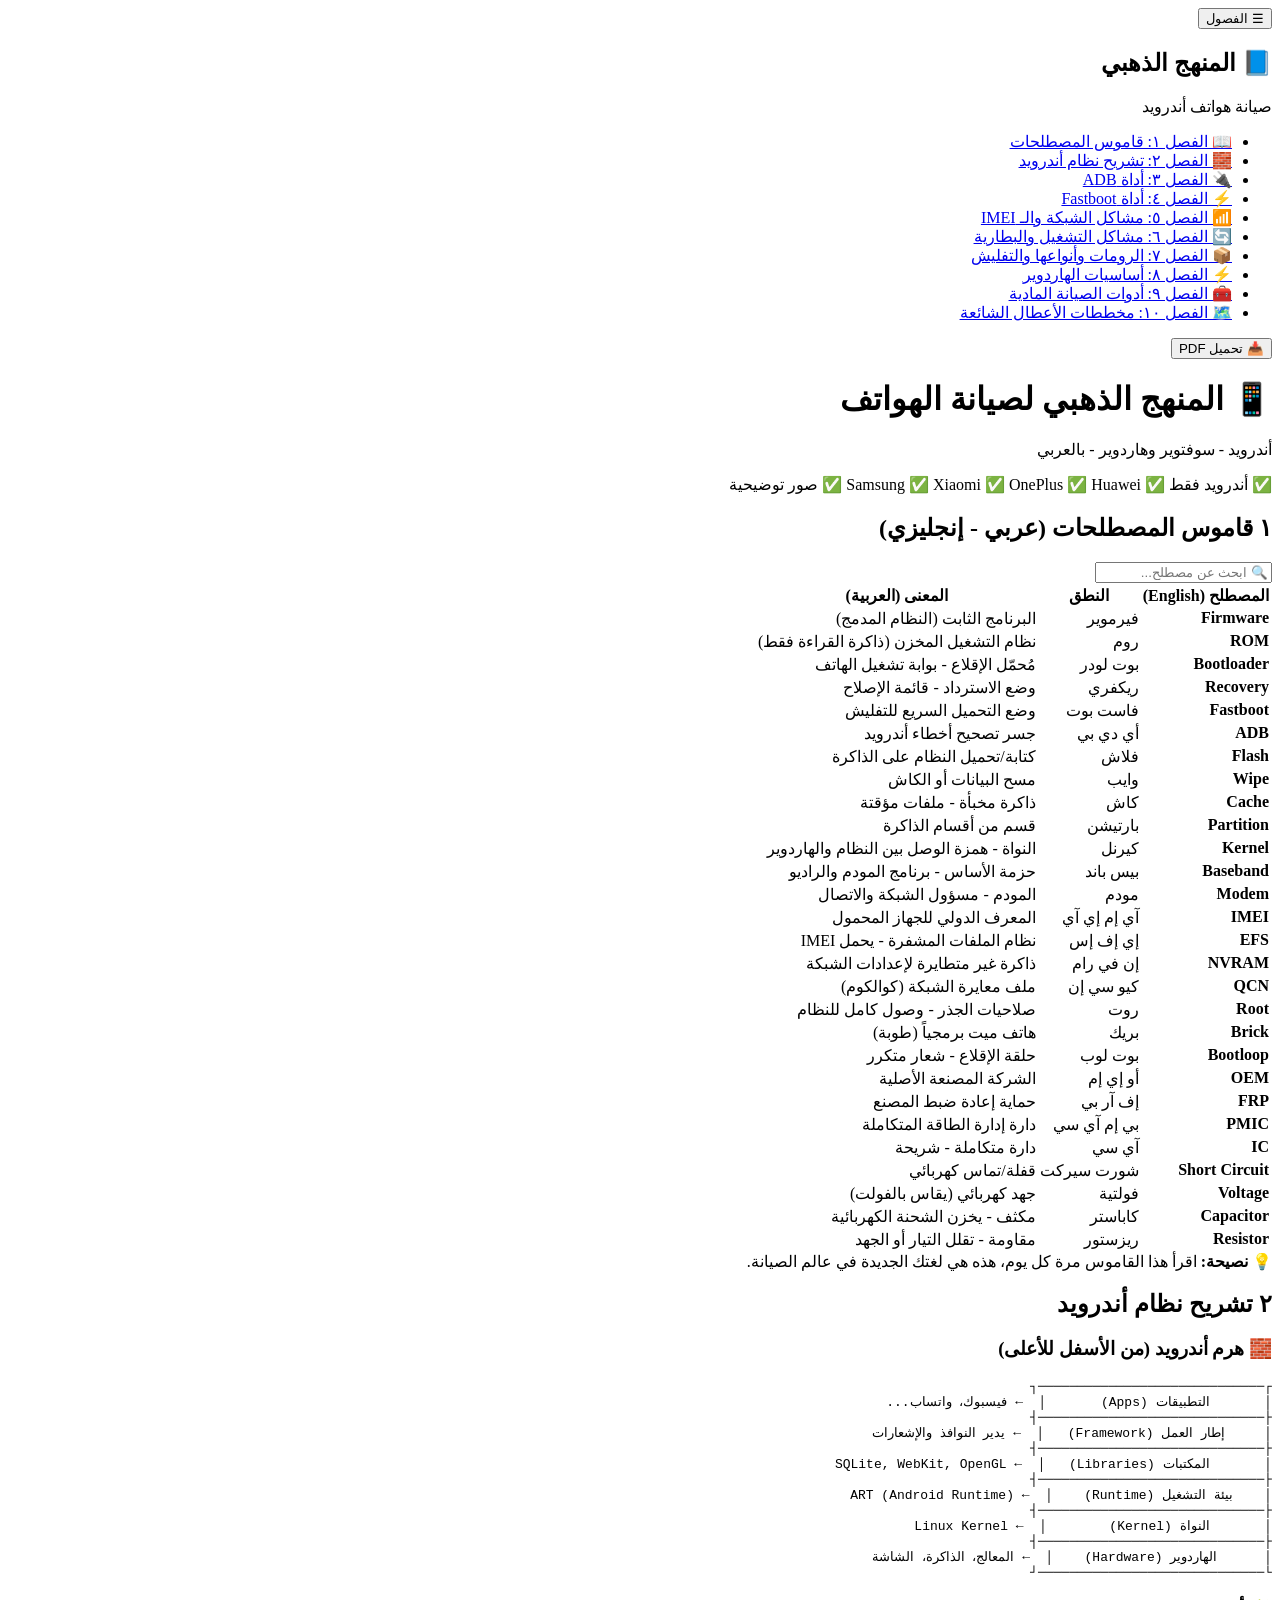
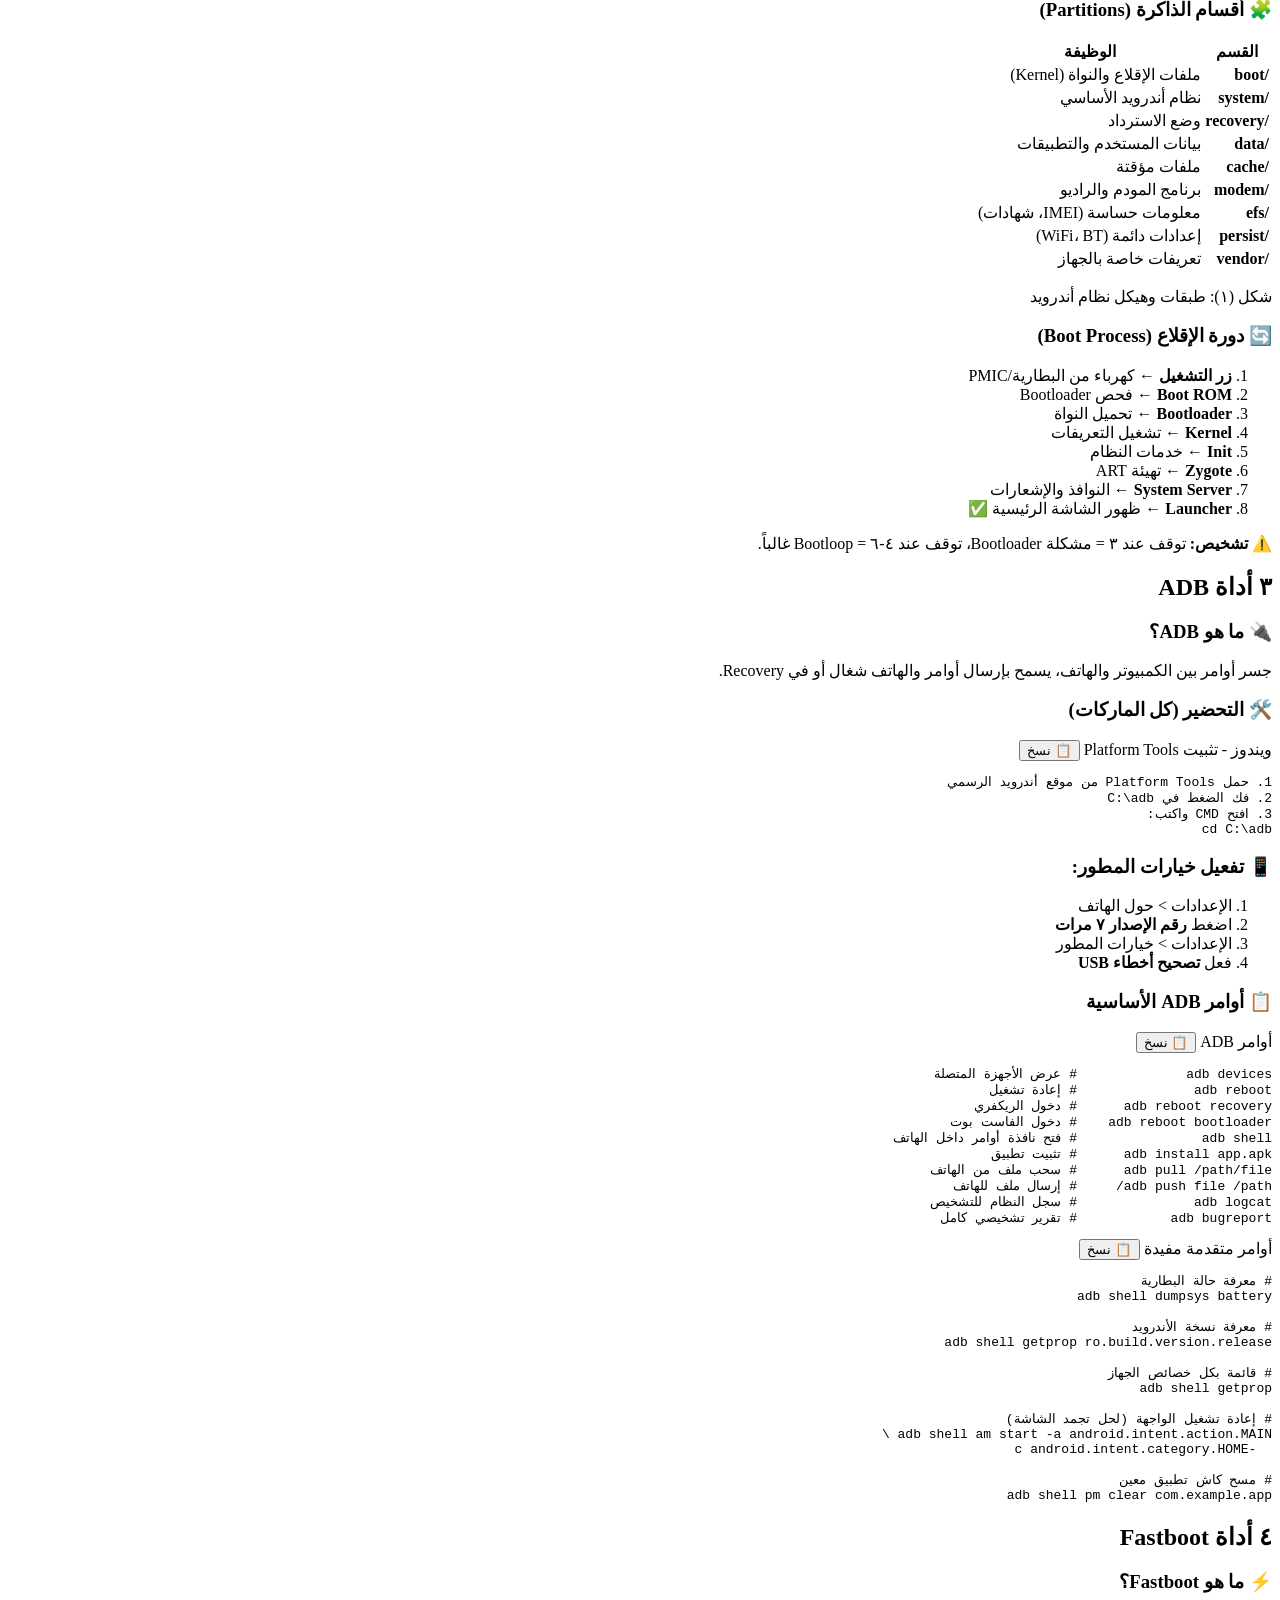
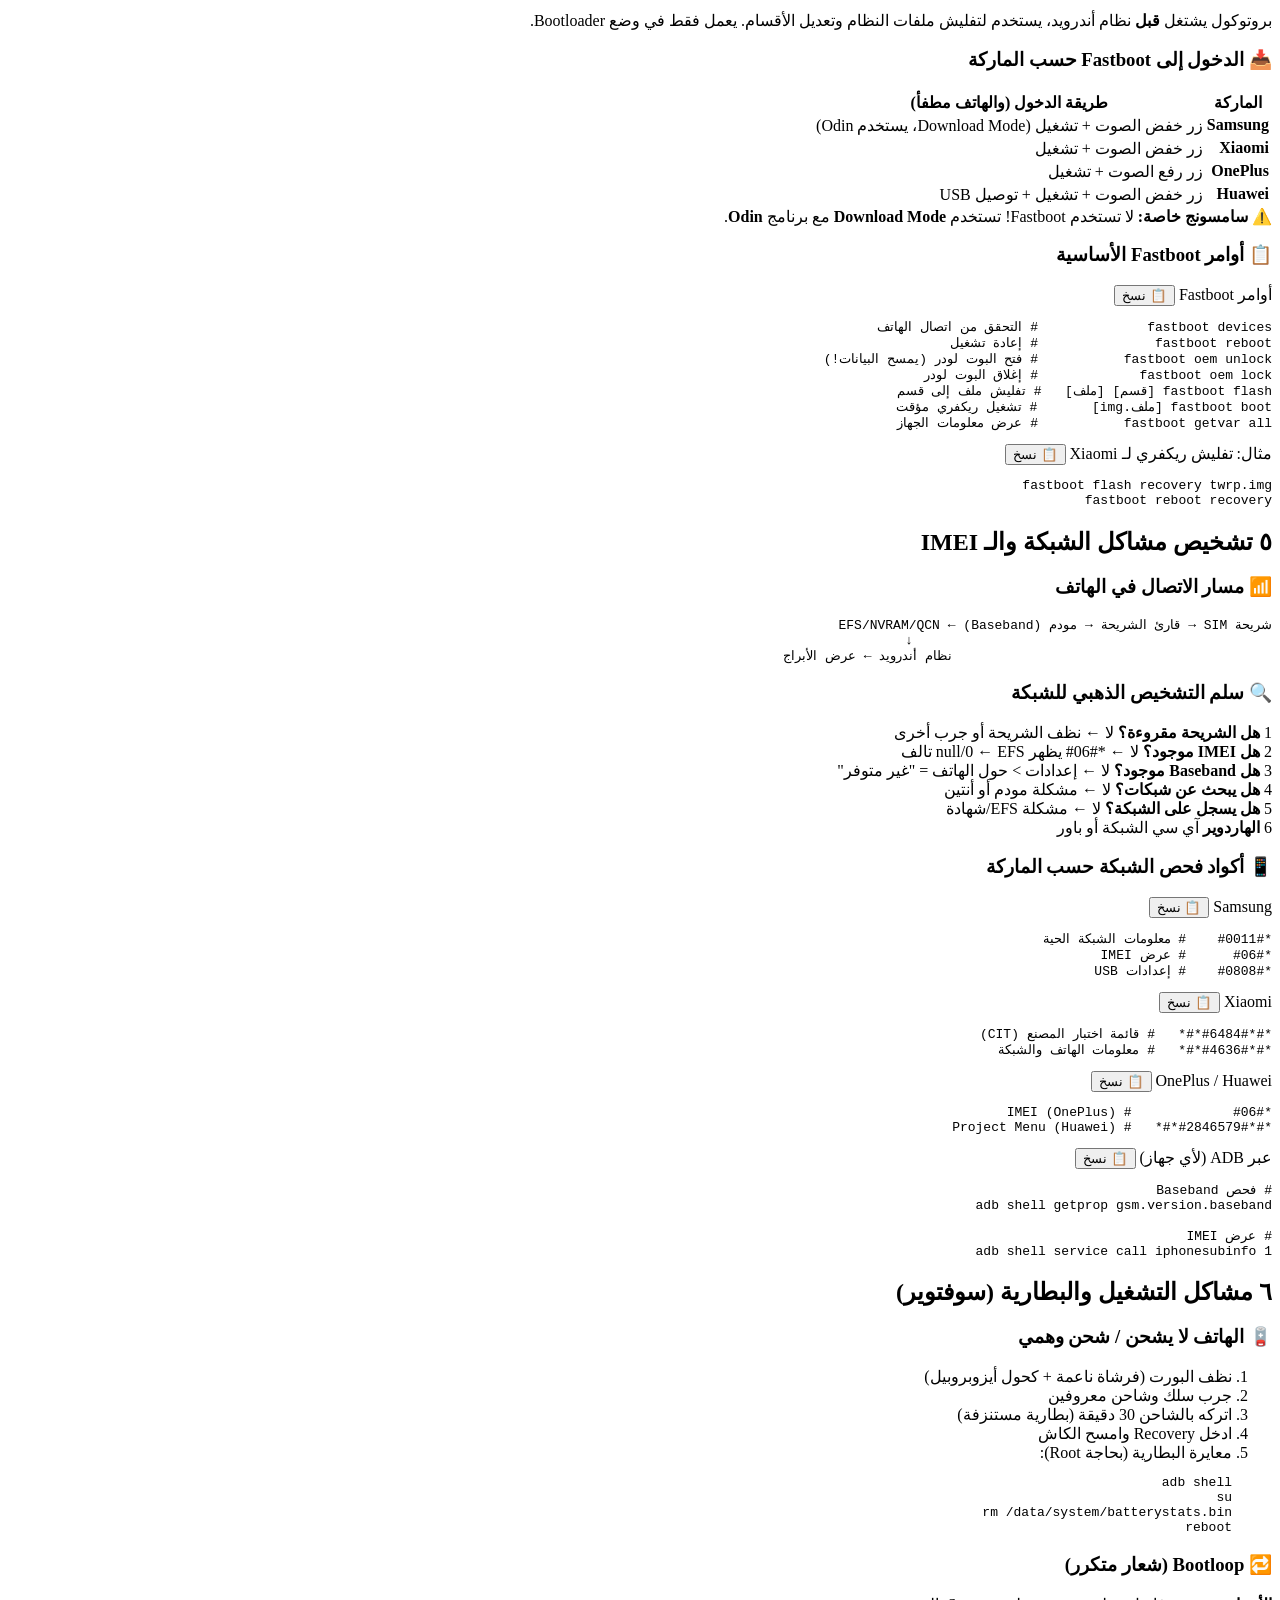
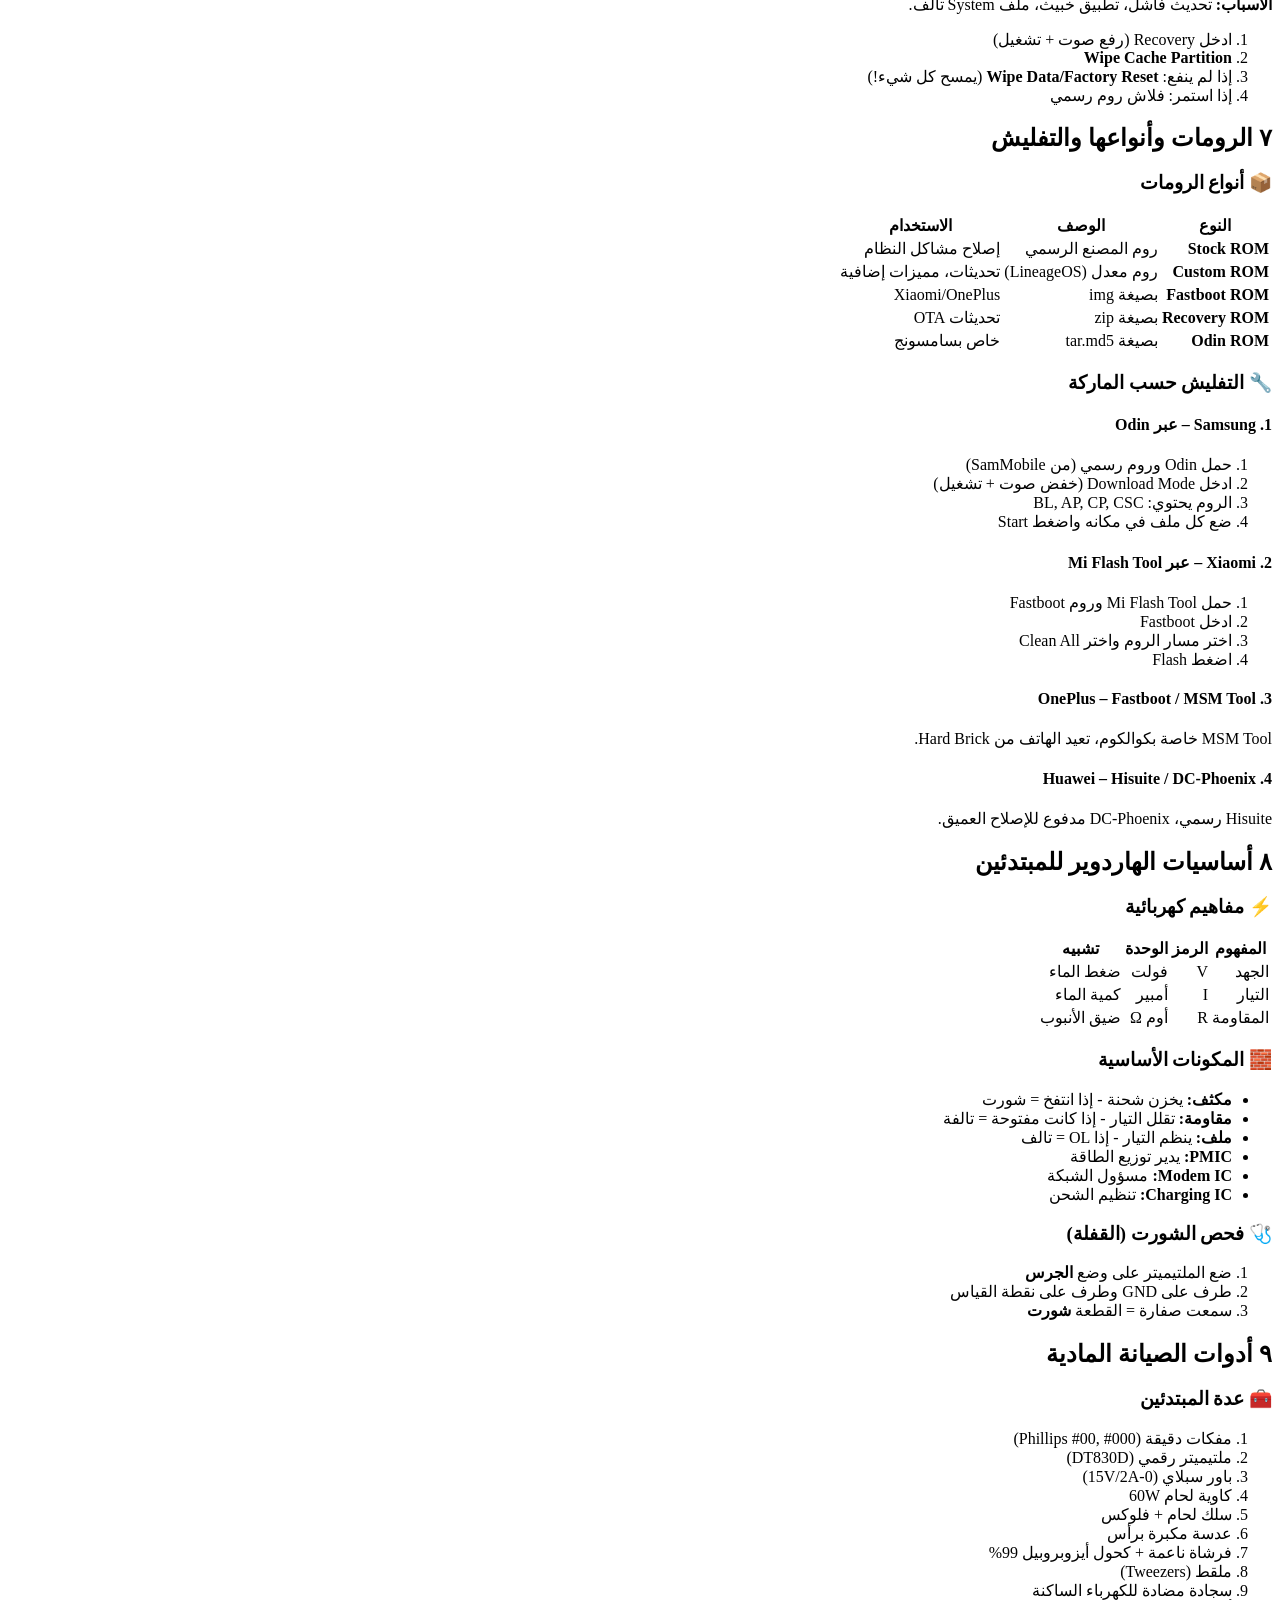
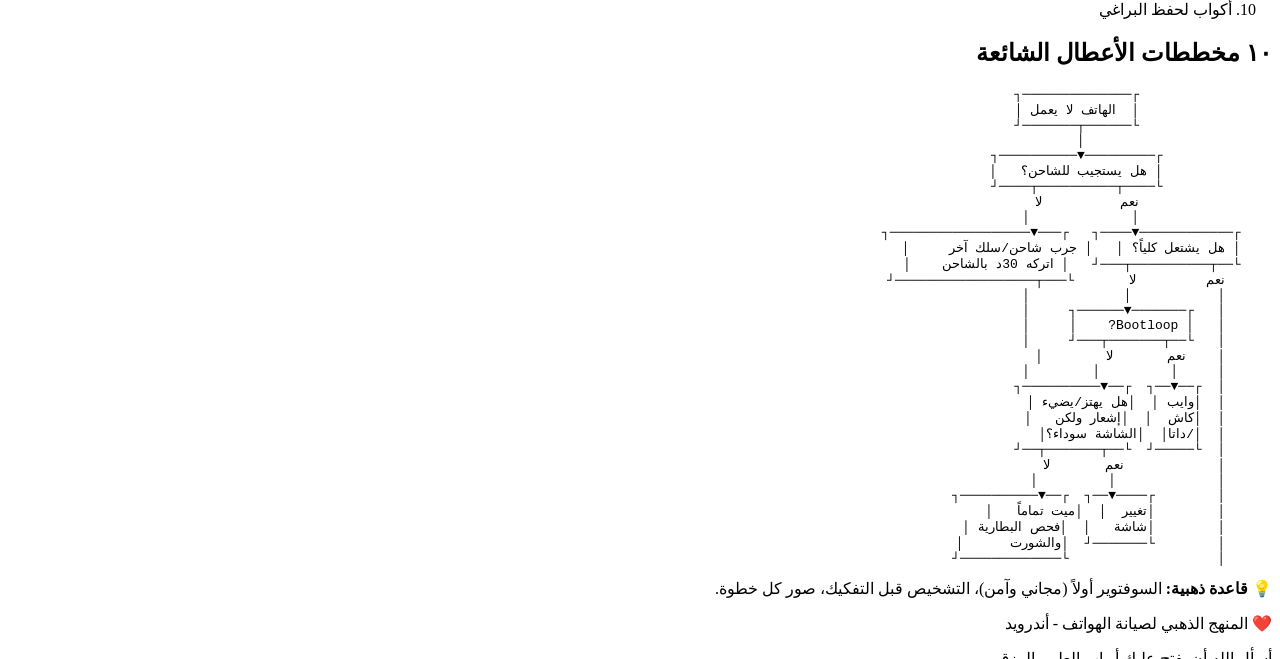
==== index.html @ 579f299d "Add files via upload" ====
<!DOCTYPE html>
<html lang="ar" dir="rtl">
<head>
    <meta charset="UTF-8">
    <meta name="viewport" content="width=device-width, initial-scale=1.0">
    <title>المنهج الذهبي لصيانة الهواتف - أندرويد</title>
    <link rel="stylesheet" href="style.css">
</head>
<body>
    <!-- زر القائمة الجانبي للجوال -->
    <button id="menu-toggle" class="menu-toggle">☰ الفصول</button>

    <!-- القائمة الجانبية -->
    <nav id="sidebar" class="sidebar">
        <div class="sidebar-header">
            <h2>📘 المنهج الذهبي</h2>
            <p>صيانة هواتف أندرويد</p>
        </div>
        <ul class="chapter-list">
            <li class="active"><a href="#chapter1">📖 الفصل ١: قاموس المصطلحات</a></li>
            <li><a href="#chapter2">🧱 الفصل ٢: تشريح نظام أندرويد</a></li>
            <li><a href="#chapter3">🔌 الفصل ٣: أداة ADB</a></li>
            <li><a href="#chapter4">⚡ الفصل ٤: أداة Fastboot</a></li>
            <li><a href="#chapter5">📶 الفصل ٥: مشاكل الشبكة والـ IMEI</a></li>
            <li><a href="#chapter6">🔄 الفصل ٦: مشاكل التشغيل والبطارية</a></li>
            <li><a href="#chapter7">📦 الفصل ٧: الرومات وأنواعها والتفليش</a></li>
            <li><a href="#chapter8">⚡ الفصل ٨: أساسيات الهاردوير</a></li>
            <li><a href="#chapter9">🧰 الفصل ٩: أدوات الصيانة المادية</a></li>
            <li><a href="#chapter10">🗺️ الفصل ١٠: مخططات الأعطال الشائعة</a></li>
        </ul>
        <div class="sidebar-footer">
            <button id="download-pdf" class="btn-pdf">📥 تحميل PDF</button>
        </div>
    </nav>

    <!-- المحتوى الرئيسي -->
    <main id="main-content" class="main-content">
        <!-- هيدر الصفحة -->
        <header class="page-header">
            <h1>📱 المنهج الذهبي لصيانة الهواتف</h1>
            <p class="subtitle">أندرويد - سوفتوير وهاردوير - بالعربي</p>
            <div class="header-badges">
                <span class="badge">✅ أندرويد فقط</span>
                <span class="badge">✅ Samsung</span>
                <span class="badge">✅ Xiaomi</span>
                <span class="badge">✅ OnePlus</span>
                <span class="badge">✅ Huawei</span>
                <span class="badge">✅ صور توضيحية</span>
            </div>
        </header>

        <!-- ========== الفصل الأول ========== -->
        <section id="chapter1" class="chapter">
            <h2 class="chapter-title">
                <span class="chapter-number">١</span>
                قاموس المصطلحات (عربي - إنجليزي)
            </h2>
            
            <div class="search-box">
                <input type="text" id="dict-search" placeholder="🔍 ابحث عن مصطلح..." class="search-input">
            </div>

            <div class="table-responsive">
                <table class="dict-table" id="dict-table">
                    <thead>
                        <tr>
                            <th>المصطلح (English)</th>
                            <th>النطق</th>
                            <th>المعنى (العربية)</th>
                        </tr>
                    </thead>
                    <tbody>
                        <tr>
                            <td><strong>Firmware</strong></td>
                            <td>فيرموير</td>
                            <td>البرنامج الثابت (النظام المدمج)</td>
                        </tr>
                        <tr>
                            <td><strong>ROM</strong></td>
                            <td>روم</td>
                            <td>نظام التشغيل المخزن (ذاكرة القراءة فقط)</td>
                        </tr>
                        <tr>
                            <td><strong>Bootloader</strong></td>
                            <td>بوت لودر</td>
                            <td>مُحمّل الإقلاع - بوابة تشغيل الهاتف</td>
                        </tr>
                        <tr>
                            <td><strong>Recovery</strong></td>
                            <td>ريكفري</td>
                            <td>وضع الاسترداد - قائمة الإصلاح</td>
                        </tr>
                        <tr>
                            <td><strong>Fastboot</strong></td>
                            <td>فاست بوت</td>
                            <td>وضع التحميل السريع للتفليش</td>
                        </tr>
                        <tr>
                            <td><strong>ADB</strong></td>
                            <td>أي دي بي</td>
                            <td>جسر تصحيح أخطاء أندرويد</td>
                        </tr>
                        <tr>
                            <td><strong>Flash</strong></td>
                            <td>فلاش</td>
                            <td>كتابة/تحميل النظام على الذاكرة</td>
                        </tr>
                        <tr>
                            <td><strong>Wipe</strong></td>
                            <td>وايب</td>
                            <td>مسح البيانات أو الكاش</td>
                        </tr>
                        <tr>
                            <td><strong>Cache</strong></td>
                            <td>كاش</td>
                            <td>ذاكرة مخبأة - ملفات مؤقتة</td>
                        </tr>
                        <tr>
                            <td><strong>Partition</strong></td>
                            <td>بارتيشن</td>
                            <td>قسم من أقسام الذاكرة</td>
                        </tr>
                        <tr>
                            <td><strong>Kernel</strong></td>
                            <td>كيرنل</td>
                            <td>النواة - همزة الوصل بين النظام والهاردوير</td>
                        </tr>
                        <tr>
                            <td><strong>Baseband</strong></td>
                            <td>بيس باند</td>
                            <td>حزمة الأساس - برنامج المودم والراديو</td>
                        </tr>
                        <tr>
                            <td><strong>Modem</strong></td>
                            <td>مودم</td>
                            <td>المودم - مسؤول الشبكة والاتصال</td>
                        </tr>
                        <tr>
                            <td><strong>IMEI</strong></td>
                            <td>آي إم إي آي</td>
                            <td>المعرف الدولي للجهاز المحمول</td>
                        </tr>
                        <tr>
                            <td><strong>EFS</strong></td>
                            <td>إي إف إس</td>
                            <td>نظام الملفات المشفرة - يحمل IMEI</td>
                        </tr>
                        <tr>
                            <td><strong>NVRAM</strong></td>
                            <td>إن في رام</td>
                            <td>ذاكرة غير متطايرة لإعدادات الشبكة</td>
                        </tr>
                        <tr>
                            <td><strong>QCN</strong></td>
                            <td>كيو سي إن</td>
                            <td>ملف معايرة الشبكة (كوالكوم)</td>
                        </tr>
                        <tr>
                            <td><strong>Root</strong></td>
                            <td>روت</td>
                            <td>صلاحيات الجذر - وصول كامل للنظام</td>
                        </tr>
                        <tr>
                            <td><strong>Brick</strong></td>
                            <td>بريك</td>
                            <td>هاتف ميت برمجياً (طوبة)</td>
                        </tr>
                        <tr>
                            <td><strong>Bootloop</strong></td>
                            <td>بوت لوب</td>
                            <td>حلقة الإقلاع - شعار متكرر</td>
                        </tr>
                        <tr>
                            <td><strong>OEM</strong></td>
                            <td>أو إي إم</td>
                            <td>الشركة المصنعة الأصلية</td>
                        </tr>
                        <tr>
                            <td><strong>FRP</strong></td>
                            <td>إف آر بي</td>
                            <td>حماية إعادة ضبط المصنع</td>
                        </tr>
                        <tr>
                            <td><strong>PMIC</strong></td>
                            <td>بي إم آي سي</td>
                            <td>دارة إدارة الطاقة المتكاملة</td>
                        </tr>
                        <tr>
                            <td><strong>IC</strong></td>
                            <td>آي سي</td>
                            <td>دارة متكاملة - شريحة</td>
                        </tr>
                        <tr>
                            <td><strong>Short Circuit</strong></td>
                            <td>شورت سيركت</td>
                            <td>قفلة/تماس كهربائي</td>
                        </tr>
                        <tr>
                            <td><strong>Voltage</strong></td>
                            <td>فولتية</td>
                            <td>جهد كهربائي (يقاس بالفولت)</td>
                        </tr>
                        <tr>
                            <td><strong>Capacitor</strong></td>
                            <td>كاباستر</td>
                            <td>مكثف - يخزن الشحنة الكهربائية</td>
                        </tr>
                        <tr>
                            <td><strong>Resistor</strong></td>
                            <td>ريزستور</td>
                            <td>مقاومة - تقلل التيار أو الجهد</td>
                        </tr>
                    </tbody>
                </table>
            </div>

            <div class="note-box tip">
                <strong>💡 نصيحة:</strong> اقرأ هذا القاموس مرة كل يوم، هذه هي لغتك الجديدة في عالم الصيانة.
            </div>
        </section>

        <!-- ========== الفصل الثاني ========== -->
        <section id="chapter2" class="chapter">
            <h2 class="chapter-title">
                <span class="chapter-number">٢</span>
                تشريح نظام أندرويد
            </h2>
            
            <h3>🧱 هرم أندرويد (من الأسفل للأعلى)</h3>
            <div class="code-block">
<pre>
┌─────────────────────────────┐
│       التطبيقات (Apps)       │  ← فيسبوك، واتساب...
├─────────────────────────────┤
│     إطار العمل (Framework)   │  ← يدير النوافذ والإشعارات
├─────────────────────────────┤
│       المكتبات (Libraries)   │  ← SQLite, WebKit, OpenGL
├─────────────────────────────┤
│    بيئة التشغيل (Runtime)    │  ← ART (Android Runtime)
├─────────────────────────────┤
│       النواة (Kernel)        │  ← Linux Kernel
├─────────────────────────────┤
│      الهاردوير (Hardware)    │  ← المعالج، الذاكرة، الشاشة
└─────────────────────────────┘
</pre>
            </div>

            <h3>🧩 أقسام الذاكرة (Partitions)</h3>
            <div class="table-responsive">
                <table class="dict-table">
                    <thead>
                        <tr><th>القسم</th><th>الوظيفة</th></tr>
                    </thead>
                    <tbody>
                        <tr><td><strong>/boot</strong></td><td>ملفات الإقلاع والنواة (Kernel)</td></tr>
                        <tr><td><strong>/system</strong></td><td>نظام أندرويد الأساسي</td></tr>
                        <tr><td><strong>/recovery</strong></td><td>وضع الاسترداد</td></tr>
                        <tr><td><strong>/data</strong></td><td>بيانات المستخدم والتطبيقات</td></tr>
                        <tr><td><strong>/cache</strong></td><td>ملفات مؤقتة</td></tr>
                        <tr><td><strong>/modem</strong></td><td>برنامج المودم والراديو</td></tr>
                        <tr><td><strong>/efs</strong></td><td>معلومات حساسة (IMEI، شهادات)</td></tr>
                        <tr><td><strong>/persist</strong></td><td>إعدادات دائمة (WiFi، BT)</td></tr>
                        <tr><td><strong>/vendor</strong></td><td>تعريفات خاصة بالجهاز</td></tr>
                    </tbody>
                </table>
            </div>

            <div class="image-container">
                <img src="images/android-layers.jpg" alt="طبقات نظام أندرويد" class="chapter-image" onerror="this.style.display='none'">
                <p class="image-caption">شكل (١): طبقات وهيكل نظام أندرويد</p>
            </div>

            <h3>🔄 دورة الإقلاع (Boot Process)</h3>
            <ol class="steps-list">
                <li><strong>زر التشغيل</strong> ← كهرباء من البطارية/PMIC</li>
                <li><strong>Boot ROM</strong> ← فحص Bootloader</li>
                <li><strong>Bootloader</strong> ← تحميل النواة</li>
                <li><strong>Kernel</strong> ← تشغيل التعريفات</li>
                <li><strong>Init</strong> ← خدمات النظام</li>
                <li><strong>Zygote</strong> ← تهيئة ART</li>
                <li><strong>System Server</strong> ← النوافذ والإشعارات</li>
                <li><strong>Launcher</strong> ← ظهور الشاشة الرئيسية ✅</li>
            </ol>

            <div class="note-box warning">
                <strong>⚠️ تشخيص:</strong> توقف عند ٣ = مشكلة Bootloader، توقف عند ٤-٦ = Bootloop غالباً.
            </div>
        </section>

        <!-- ========== الفصل الثالث ========== -->
        <section id="chapter3" class="chapter">
            <h2 class="chapter-title">
                <span class="chapter-number">٣</span>
                أداة ADB
            </h2>
            
            <h3>🔌 ما هو ADB؟</h3>
            <p>جسر أوامر بين الكمبيوتر والهاتف، يسمح بإرسال أوامر والهاتف شغال أو في Recovery.</p>

            <h3>🛠️ التحضير (كل الماركات)</h3>
            <div class="code-block">
                <div class="code-header">
                    <span>ويندوز - تثبيت Platform Tools</span>
                    <button class="copy-btn" onclick="copyCode(this)">📋 نسخ</button>
                </div>
<pre><code>1. حمل Platform Tools من موقع أندرويد الرسمي
2. فك الضغط في C:\adb
3. افتح CMD واكتب:
cd C:\adb</code></pre>
            </div>

            <h3>📱 تفعيل خيارات المطور:</h3>
            <ol class="steps-list">
                <li>الإعدادات > حول الهاتف</li>
                <li>اضغط <strong>رقم الإصدار ٧ مرات</strong></li>
                <li>الإعدادات > خيارات المطور</li>
                <li>فعل <strong>تصحيح أخطاء USB</strong></li>
            </ol>

            <h3>📋 أوامر ADB الأساسية</h3>
            <div class="code-block">
                <div class="code-header">
                    <span>أوامر ADB</span>
                    <button class="copy-btn" onclick="copyCode(this)">📋 نسخ</button>
                </div>
<pre><code>adb devices              # عرض الأجهزة المتصلة
adb reboot               # إعادة تشغيل
adb reboot recovery      # دخول الريكفري
adb reboot bootloader    # دخول الفاست بوت
adb shell                # فتح نافذة أوامر داخل الهاتف
adb install app.apk      # تثبيت تطبيق
adb pull /path/file      # سحب ملف من الهاتف
adb push file /path/     # إرسال ملف للهاتف
adb logcat               # سجل النظام للتشخيص
adb bugreport            # تقرير تشخيصي كامل</code></pre>
            </div>

            <div class="code-block">
                <div class="code-header">
                    <span>أوامر متقدمة مفيدة</span>
                    <button class="copy-btn" onclick="copyCode(this)">📋 نسخ</button>
                </div>
<pre><code># معرفة حالة البطارية
adb shell dumpsys battery

# معرفة نسخة الأندرويد
adb shell getprop ro.build.version.release

# قائمة بكل خصائص الجهاز
adb shell getprop

# إعادة تشغيل الواجهة (لحل تجمد الشاشة)
adb shell am start -a android.intent.action.MAIN \
  -c android.intent.category.HOME

# مسح كاش تطبيق معين
adb shell pm clear com.example.app</code></pre>
            </div>
        </section>

        <!-- ========== الفصل الرابع ========== -->
        <section id="chapter4" class="chapter">
            <h2 class="chapter-title">
                <span class="chapter-number">٤</span>
                أداة Fastboot
            </h2>
            
            <h3>⚡ ما هو Fastboot؟</h3>
            <p>بروتوكول يشتغل <strong>قبل</strong> نظام أندرويد، يستخدم لتفليش ملفات النظام وتعديل الأقسام. يعمل فقط في وضع Bootloader.</p>

            <h3>📥 الدخول إلى Fastboot حسب الماركة</h3>
            <div class="table-responsive">
                <table class="dict-table">
                    <thead>
                        <tr><th>الماركة</th><th>طريقة الدخول (والهاتف مطفأ)</th></tr>
                    </thead>
                    <tbody>
                        <tr>
                            <td><strong>Samsung</strong></td>
                            <td>زر خفض الصوت + تشغيل (Download Mode، يستخدم Odin)</td>
                        </tr>
                        <tr>
                            <td><strong>Xiaomi</strong></td>
                            <td>زر خفض الصوت + تشغيل</td>
                        </tr>
                        <tr>
                            <td><strong>OnePlus</strong></td>
                            <td>زر رفع الصوت + تشغيل</td>
                        </tr>
                        <tr>
                            <td><strong>Huawei</strong></td>
                            <td>زر خفض الصوت + تشغيل + توصيل USB</td>
                        </tr>
                    </tbody>
                </table>
            </div>

            <div class="note-box warning">
                <strong>⚠️ سامسونج خاصة:</strong> لا تستخدم Fastboot! تستخدم <strong>Download Mode</strong> مع برنامج <strong>Odin</strong>.
            </div>

            <h3>📋 أوامر Fastboot الأساسية</h3>
            <div class="code-block">
                <div class="code-header">
                    <span>أوامر Fastboot</span>
                    <button class="copy-btn" onclick="copyCode(this)">📋 نسخ</button>
                </div>
<pre><code>fastboot devices              # التحقق من اتصال الهاتف
fastboot reboot               # إعادة تشغيل
fastboot oem unlock           # فتح البوت لودر (يمسح البيانات!)
fastboot oem lock             # إغلاق البوت لودر
fastboot flash [قسم] [ملف]   # تفليش ملف إلى قسم
fastboot boot [ملف.img]       # تشغيل ريكفري مؤقت
fastboot getvar all           # عرض معلومات الجهاز</code></pre>
            </div>

            <div class="code-block">
                <div class="code-header">
                    <span>مثال: تفليش ريكفري لـ Xiaomi</span>
                    <button class="copy-btn" onclick="copyCode(this)">📋 نسخ</button>
                </div>
<pre><code>fastboot flash recovery twrp.img
fastboot reboot recovery</code></pre>
            </div>
        </section>

        <!-- ========== الفصل الخامس ========== -->
        <section id="chapter5" class="chapter">
            <h2 class="chapter-title">
                <span class="chapter-number">٥</span>
                تشخيص مشاكل الشبكة والـ IMEI
            </h2>
            
            <h3>📶 مسار الاتصال في الهاتف</h3>
            <div class="code-block">
<pre>
شريحة SIM → قارئ الشريحة → مودم (Baseband) ← EFS/NVRAM/QCN
                                              ↓
                                         نظام أندرويد ← عرض الأبراج
</pre>
            </div>

            <h3>🔍 سلم التشخيص الذهبي للشبكة</h3>
            <div class="flow-chart">
                <div class="flow-step">
                    <span class="flow-num">1</span>
                    <strong>هل الشريحة مقروءة؟</strong>
                    <span class="flow-result fail">لا ← نظف الشريحة أو جرب أخرى</span>
                </div>
                <div class="flow-step">
                    <span class="flow-num">2</span>
                    <strong>هل IMEI موجود؟</strong>
                    <span class="flow-result fail">لا ← *#06# يظهر null/0 ← EFS تالف</span>
                </div>
                <div class="flow-step">
                    <span class="flow-num">3</span>
                    <strong>هل Baseband موجود؟</strong>
                    <span class="flow-result fail">لا ← إعدادات > حول الهاتف = "غير متوفر"</span>
                </div>
                <div class="flow-step">
                    <span class="flow-num">4</span>
                    <strong>هل يبحث عن شبكات؟</strong>
                    <span class="flow-result fail">لا ← مشكلة مودم أو أنتين</span>
                </div>
                <div class="flow-step">
                    <span class="flow-num">5</span>
                    <strong>هل يسجل على الشبكة؟</strong>
                    <span class="flow-result fail">لا ← مشكلة EFS/شهادة</span>
                </div>
                <div class="flow-step">
                    <span class="flow-num">6</span>
                    <strong>الهاردوير</strong>
                    <span class="flow-result">آي سي الشبكة أو باور</span>
                </div>
            </div>

            <h3>📱 أكواد فحص الشبكة حسب الماركة</h3>
            <div class="code-block">
                <div class="code-header">
                    <span>Samsung</span>
                    <button class="copy-btn" onclick="copyCode(this)">📋 نسخ</button>
                </div>
<pre><code>*#0011#    # معلومات الشبكة الحية
*#06#      # عرض IMEI
*#0808#    # إعدادات USB</code></pre>
            </div>

            <div class="code-block">
                <div class="code-header">
                    <span>Xiaomi</span>
                    <button class="copy-btn" onclick="copyCode(this)">📋 نسخ</button>
                </div>
<pre><code>*#*#6484#*#*   # قائمة اختبار المصنع (CIT)
*#*#4636#*#*   # معلومات الهاتف والشبكة</code></pre>
            </div>

            <div class="code-block">
                <div class="code-header">
                    <span>OnePlus / Huawei</span>
                    <button class="copy-btn" onclick="copyCode(this)">📋 نسخ</button>
                </div>
<pre><code>*#06#             # IMEI (OnePlus)
*#*#2846579#*#*   # Project Menu (Huawei)</code></pre>
            </div>

            <div class="code-block">
                <div class="code-header">
                    <span>عبر ADB (لأي جهاز)</span>
                    <button class="copy-btn" onclick="copyCode(this)">📋 نسخ</button>
                </div>
<pre><code># فحص Baseband
adb shell getprop gsm.version.baseband

# عرض IMEI
adb shell service call iphonesubinfo 1</code></pre>
            </div>
        </section>

        <!-- ========== الفصل السادس ========== -->
        <section id="chapter6" class="chapter">
            <h2 class="chapter-title">
                <span class="chapter-number">٦</span>
                مشاكل التشغيل والبطارية (سوفتوير)
            </h2>
            
            <h3>🪫 الهاتف لا يشحن / شحن وهمي</h3>
            <ol class="steps-list">
                <li>نظف البورت (فرشاة ناعمة + كحول أيزوبروبيل)</li>
                <li>جرب سلك وشاحن معروفين</li>
                <li>اتركه بالشاحن 30 دقيقة (بطارية مستنزفة)</li>
                <li>ادخل Recovery وامسح الكاش</li>
                <li>معايرة البطارية (بحاجة Root):
                    <div class="code-block">
<pre><code>adb shell
su
rm /data/system/batterystats.bin
reboot</code></pre>
                    </div>
                </li>
            </ol>

            <h3>🔁 Bootloop (شعار متكرر)</h3>
            <p><strong>الأسباب:</strong> تحديث فاشل، تطبيق خبيث، ملف System تالف.</p>
            <ol class="steps-list">
                <li>ادخل Recovery (رفع صوت + تشغيل)</li>
                <li><strong>Wipe Cache Partition</strong></li>
                <li>إذا لم ينفع: <strong>Wipe Data/Factory Reset</strong> (يمسح كل شيء!)</li>
                <li>إذا استمر: فلاش روم رسمي</li>
            </ol>
        </section>

        <!-- ========== الفصل السابع ========== -->
        <section id="chapter7" class="chapter">
            <h2 class="chapter-title">
                <span class="chapter-number">٧</span>
                الرومات وأنواعها والتفليش
            </h2>
            
            <h3>📦 أنواع الرومات</h3>
            <div class="table-responsive">
                <table class="dict-table">
                    <thead>
                        <tr><th>النوع</th><th>الوصف</th><th>الاستخدام</th></tr>
                    </thead>
                    <tbody>
                        <tr><td><strong>Stock ROM</strong></td><td>روم المصنع الرسمي</td><td>إصلاح مشاكل النظام</td></tr>
                        <tr><td><strong>Custom ROM</strong></td><td>روم معدل (LineageOS)</td><td>تحديثات، مميزات إضافية</td></tr>
                        <tr><td><strong>Fastboot ROM</strong></td><td>بصيغة img</td><td>Xiaomi/OnePlus</td></tr>
                        <tr><td><strong>Recovery ROM</strong></td><td>بصيغة zip</td><td>تحديثات OTA</td></tr>
                        <tr><td><strong>Odin ROM</strong></td><td>بصيغة tar.md5</td><td>خاص بسامسونج</td></tr>
                    </tbody>
                </table>
            </div>

            <h3>🔧 التفليش حسب الماركة</h3>
            
            <h4>1. Samsung – عبر Odin</h4>
            <ol class="steps-list">
                <li>حمل Odin وروم رسمي (من SamMobile)</li>
                <li>ادخل Download Mode (خفض صوت + تشغيل)</li>
                <li>الروم يحتوي: BL, AP, CP, CSC</li>
                <li>ضع كل ملف في مكانه واضغط Start</li>
            </ol>

            <h4>2. Xiaomi – عبر Mi Flash Tool</h4>
            <ol class="steps-list">
                <li>حمل Mi Flash Tool وروم Fastboot</li>
                <li>ادخل Fastboot</li>
                <li>اختر مسار الروم واختر Clean All</li>
                <li>اضغط Flash</li>
            </ol>

            <h4>3. OnePlus – Fastboot / MSM Tool</h4>
            <p>MSM Tool خاصة بكوالكوم، تعيد الهاتف من Hard Brick.</p>

            <h4>4. Huawei – Hisuite / DC-Phoenix</h4>
            <p>Hisuite رسمي، DC-Phoenix مدفوع للإصلاح العميق.</p>
        </section>

        <!-- ========== الفصل الثامن ========== -->
        <section id="chapter8" class="chapter">
            <h2 class="chapter-title">
                <span class="chapter-number">٨</span>
                أساسيات الهاردوير للمبتدئين
            </h2>
            
            <h3>⚡ مفاهيم كهربائية</h3>
            <div class="table-responsive">
                <table class="dict-table">
                    <thead>
                        <tr><th>المفهوم</th><th>الرمز</th><th>الوحدة</th><th>تشبيه</th></tr>
                    </thead>
                    <tbody>
                        <tr><td>الجهد</td><td>V</td><td>فولت</td><td>ضغط الماء</td></tr>
                        <tr><td>التيار</td><td>I</td><td>أمبير</td><td>كمية الماء</td></tr>
                        <tr><td>المقاومة</td><td>R</td><td>أوم Ω</td><td>ضيق الأنبوب</td></tr>
                    </tbody>
                </table>
            </div>

            <h3>🧱 المكونات الأساسية</h3>
            <ul>
                <li><strong>مكثف:</strong> يخزن شحنة - إذا انتفخ = شورت</li>
                <li><strong>مقاومة:</strong> تقلل التيار - إذا كانت مفتوحة = تالفة</li>
                <li><strong>ملف:</strong> ينظم التيار - إذا OL = تالف</li>
                <li><strong>PMIC:</strong> يدير توزيع الطاقة</li>
                <li><strong>Modem IC:</strong> مسؤول الشبكة</li>
                <li><strong>Charging IC:</strong> تنظيم الشحن</li>
            </ul>

            <h3>🩺 فحص الشورت (القفلة)</h3>
            <ol class="steps-list">
                <li>ضع الملتيميتر على وضع <strong>الجرس</strong></li>
                <li>طرف على GND وطرف على نقطة القياس</li>
                <li>سمعت صفارة = القطعة <strong>شورت</strong></li>
            </ol>
        </section>

        <!-- ========== الفصل التاسع ========== -->
        <section id="chapter9" class="chapter">
            <h2 class="chapter-title">
                <span class="chapter-number">٩</span>
                أدوات الصيانة المادية
            </h2>
            
            <h3>🧰 عدة المبتدئين</h3>
            <ol>
                <li>مفكات دقيقة (Phillips #00, #000)</li>
                <li>ملتيميتر رقمي (DT830D)</li>
                <li>باور سبلاي (0-15V/2A)</li>
                <li>كاوية لحام 60W</li>
                <li>سلك لحام + فلوكس</li>
                <li>عدسة مكبرة برأس</li>
                <li>فرشاة ناعمة + كحول أيزوبروبيل 99%</li>
                <li>ملقط (Tweezers)</li>
                <li>سجادة مضادة للكهرباء الساكنة</li>
                <li>أكواب لحفظ البراغي</li>
            </ol>
        </section>

        <!-- ========== الفصل العاشر ========== -->
        <section id="chapter10" class="chapter">
            <h2 class="chapter-title">
                <span class="chapter-number">١٠</span>
                مخططات الأعطال الشائعة
            </h2>
            
            <div class="code-block">
<pre>
                 ┌──────────────┐
                 │  الهاتف لا يعمل │
                 └──────┬───────┘
                        │
              ┌─────────▼──────────┐
              │ هل يستجيب للشاحن؟   │
              └────┬──────────┬────┘
                 نعم          لا
                 │             │
    ┌────────────▼────┐   ┌───▼──────────────────┐
    │ هل يشتعل كلياً؟ │   │ جرب شاحن/سلك آخر     │
    └──┬──────────┬───┘   │ اتركه 30د بالشاحن    │
      نعم         لا       └───┬──────────────────┘
      │           │            │
      │   ┌───────▼──────┐     │
      │   │ Bootloop?    │     │
      │   └──┬───────┬───┘     │
      │    نعم       لا        │
      │     │         │        │
      │  ┌──▼──┐  ┌──▼──────────┐
      │  │وايب │  │هل يهتز/يضيء │
      │  │كاش  │  │إشعار ولكن   │
      │  │/داتا│  │الشاشة سوداء؟│
      │  └─────┘  └──┬───────┬──┘
      │            نعم       لا
      │             │         │
      │        ┌────▼──┐  ┌──▼──────────┐
      │        │تغيير  │  │ميت تماماً   │
      │        │شاشة   │  │فحص البطارية │
      │        └───────┘  │والشورت      │
      │                   └─────────────┘
</pre>
            </div>

            <div class="note-box tip">
                <strong>💡 قاعدة ذهبية:</strong> السوفتوير أولاً (مجاني وآمن)، التشخيص قبل التفكيك، صور كل خطوة.
            </div>
        </section>

        <footer class="page-footer">
            <p>❤️ المنهج الذهبي لصيانة الهواتف - أندرويد</p>
            <p>أسأل الله أن يفتح عليك أبواب العلم والرزق</p>
        </footer>
    </main>

    <!-- زر العودة للأعلى -->
    <button id="scroll-top" class="scroll-top">⬆️</button>

    <script src="script.js"></script>
</body>
</html>
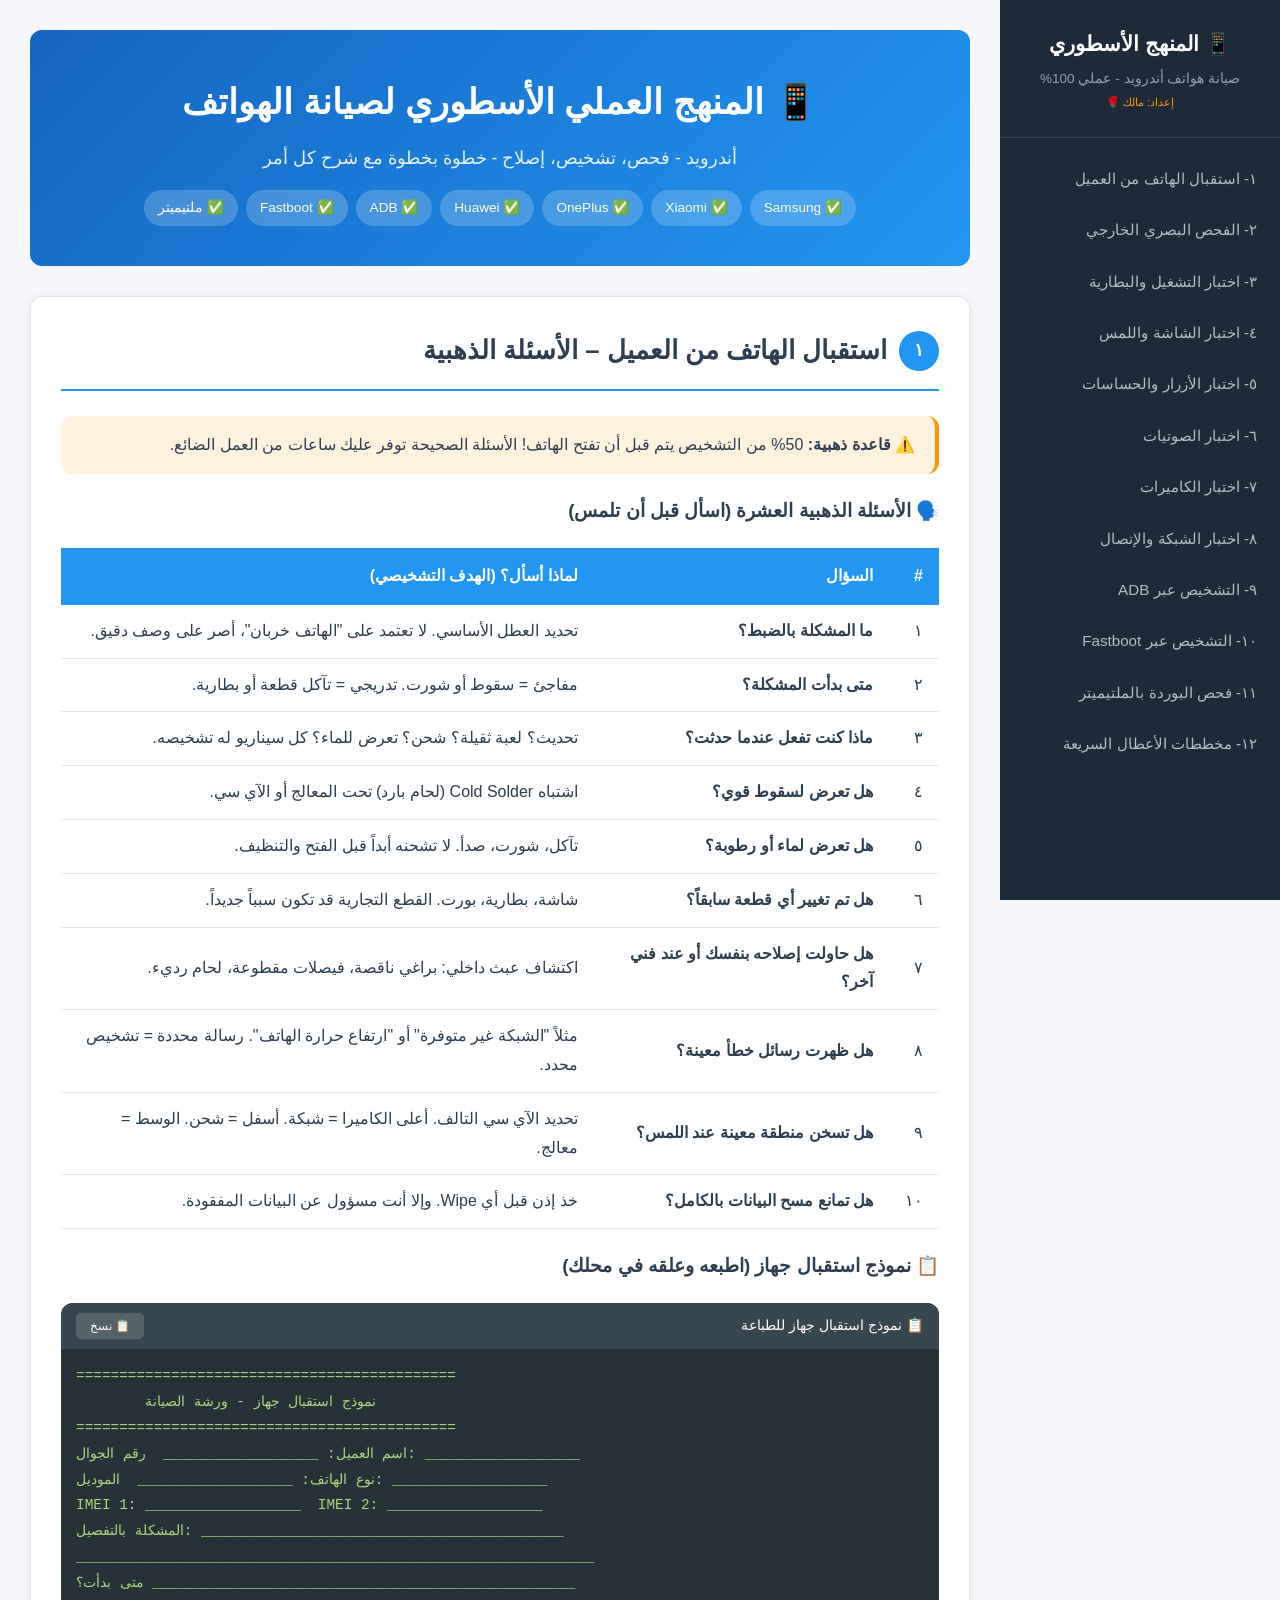
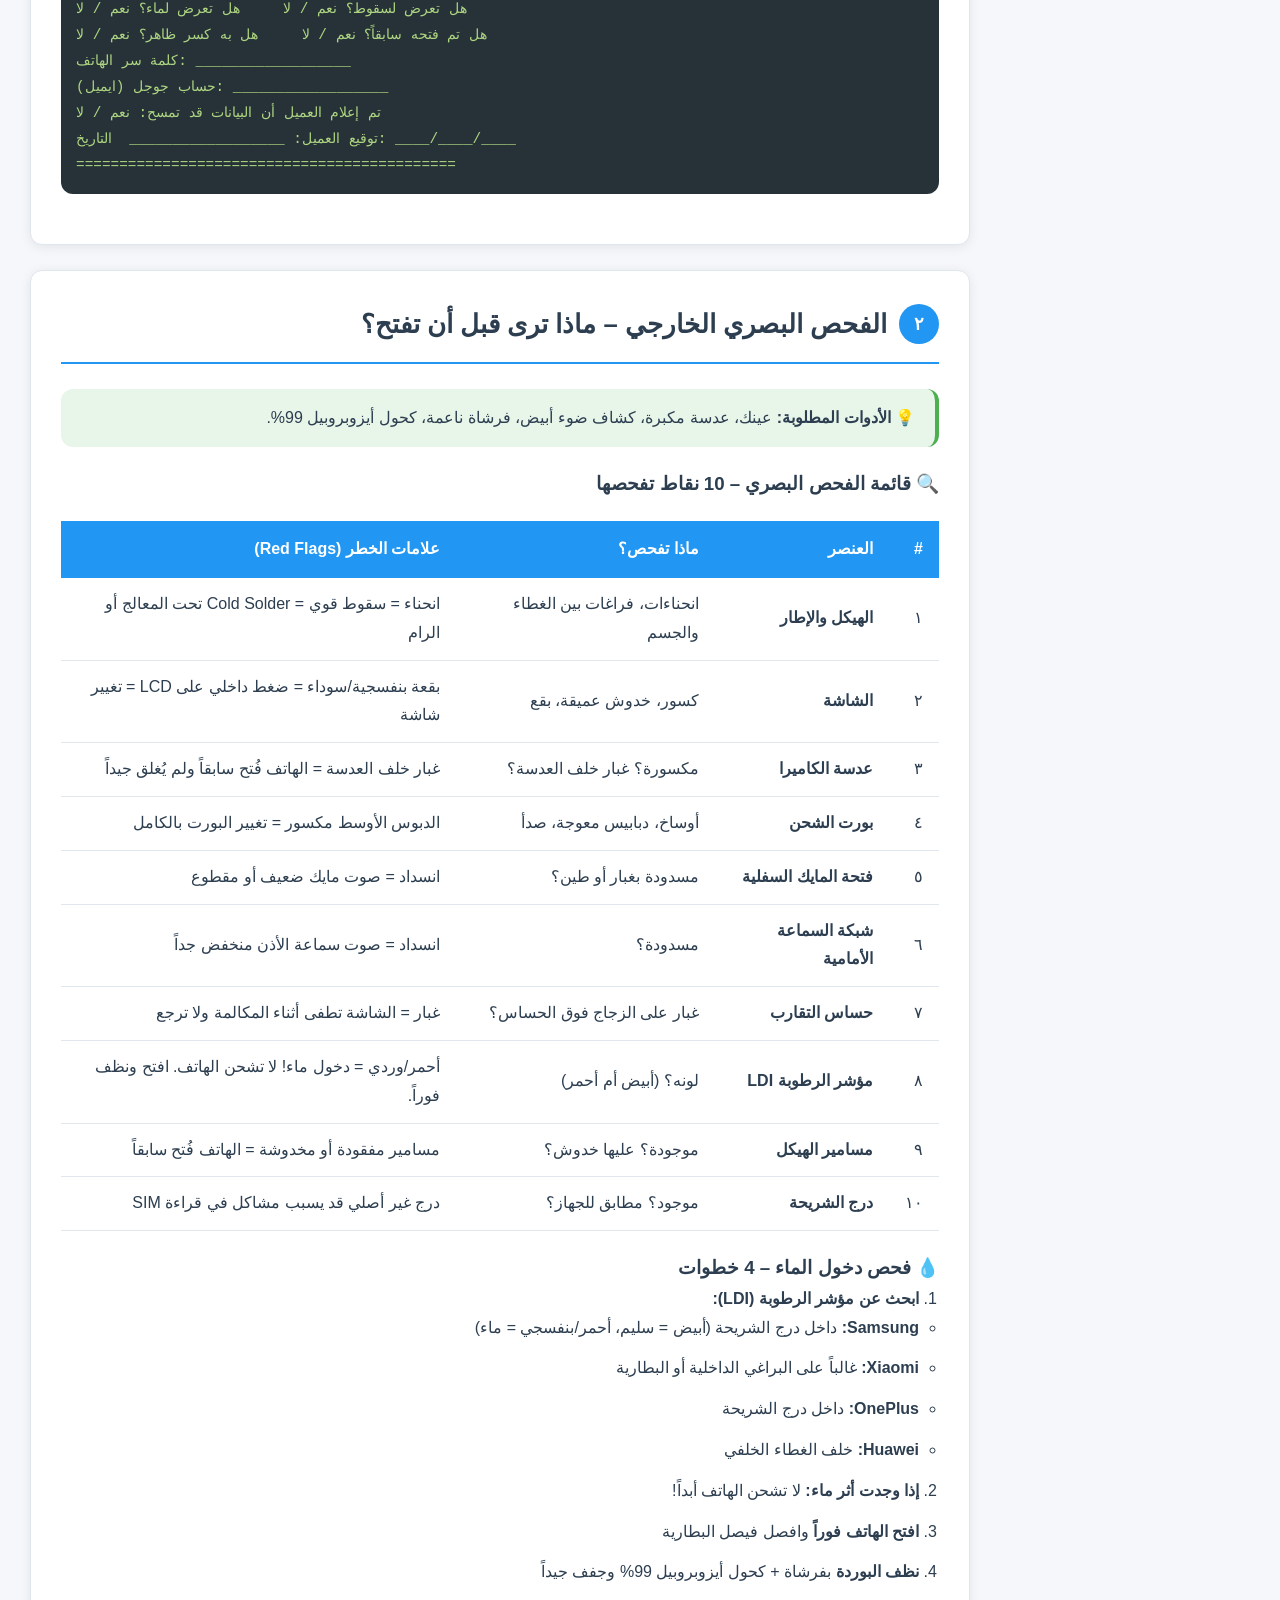
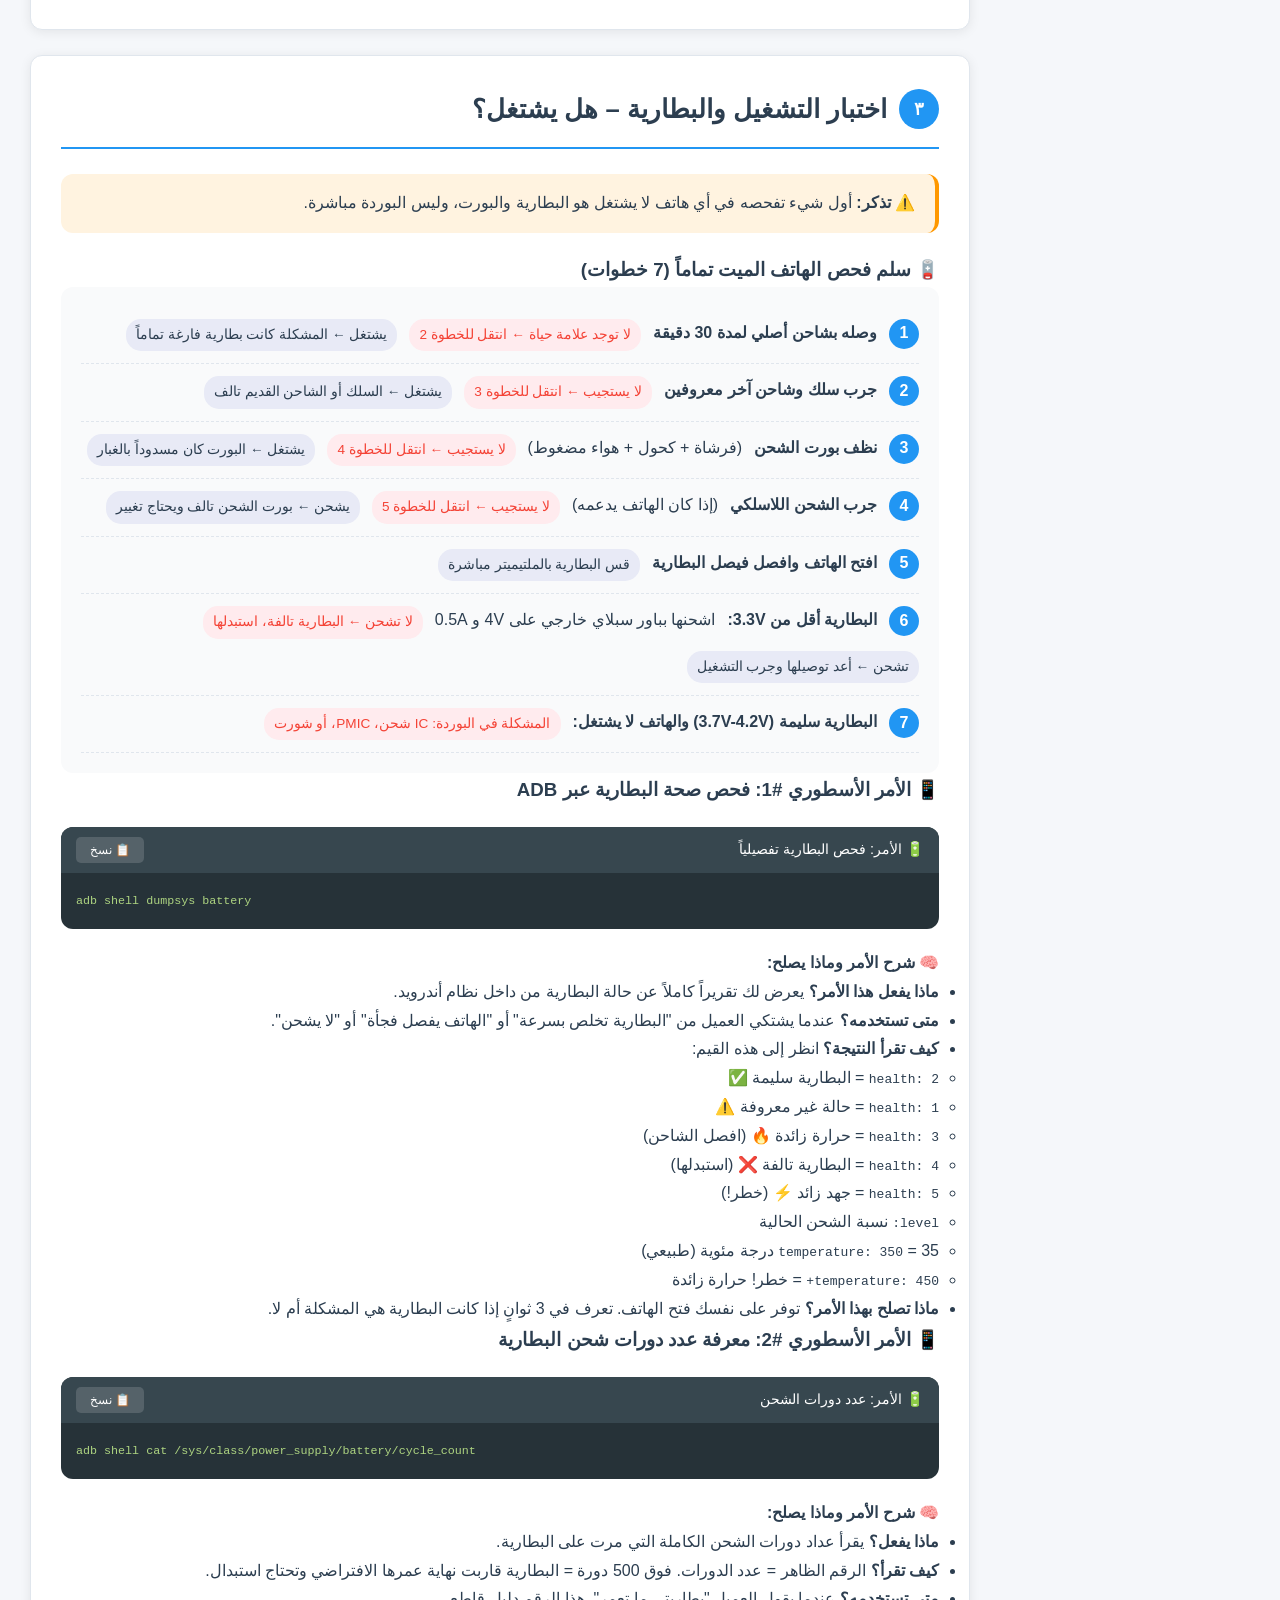
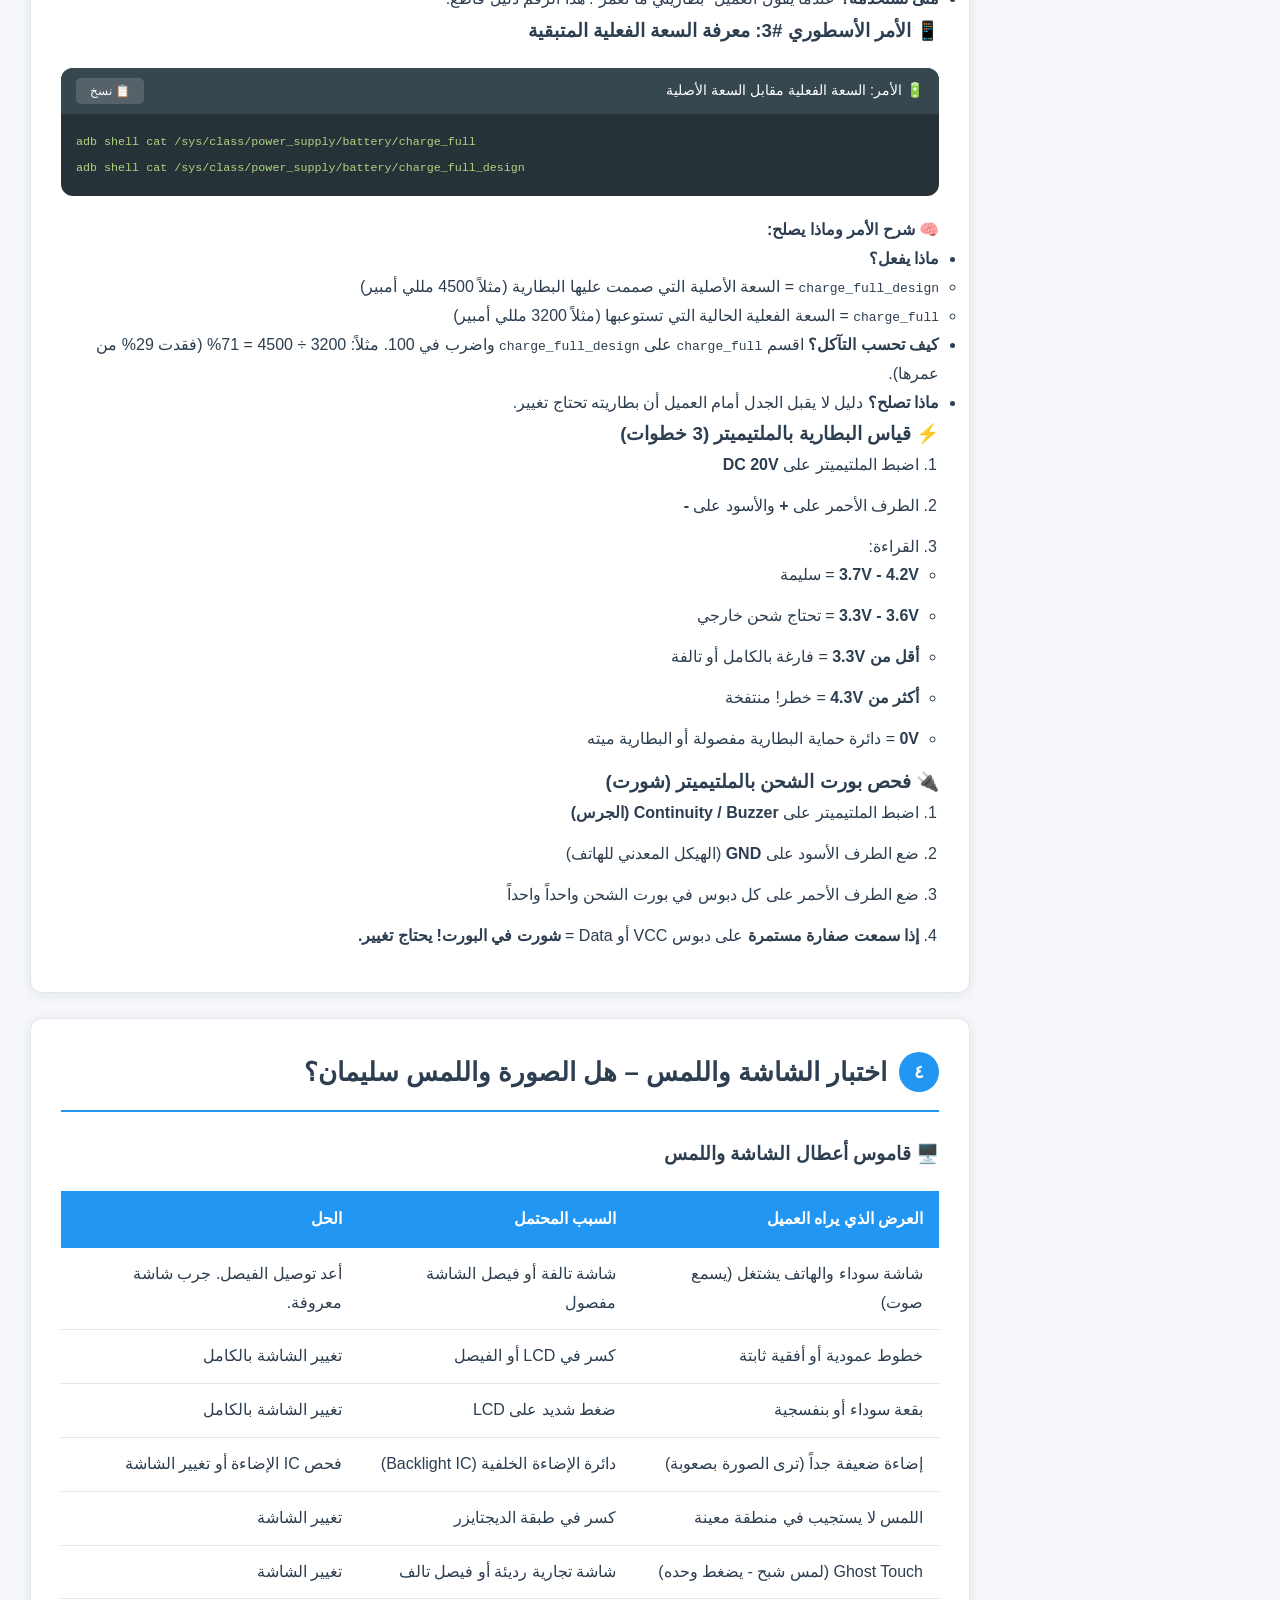
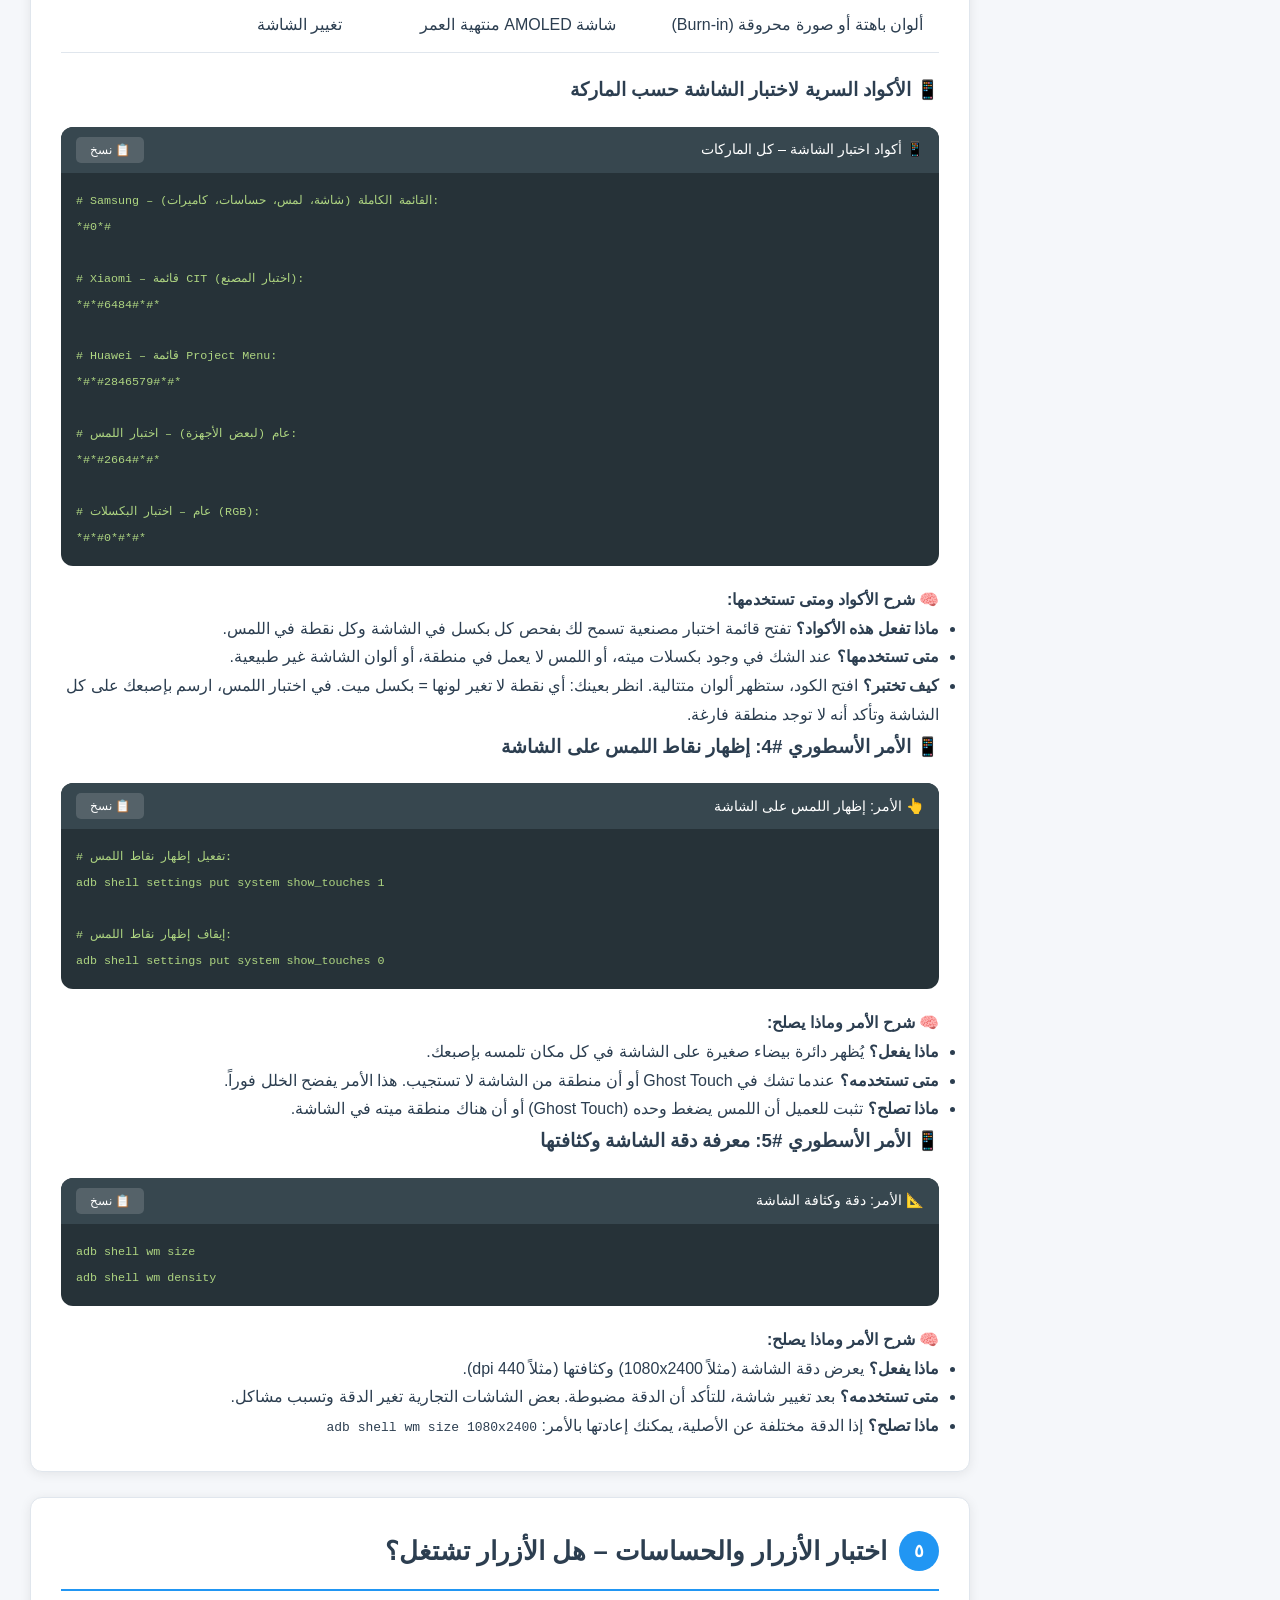
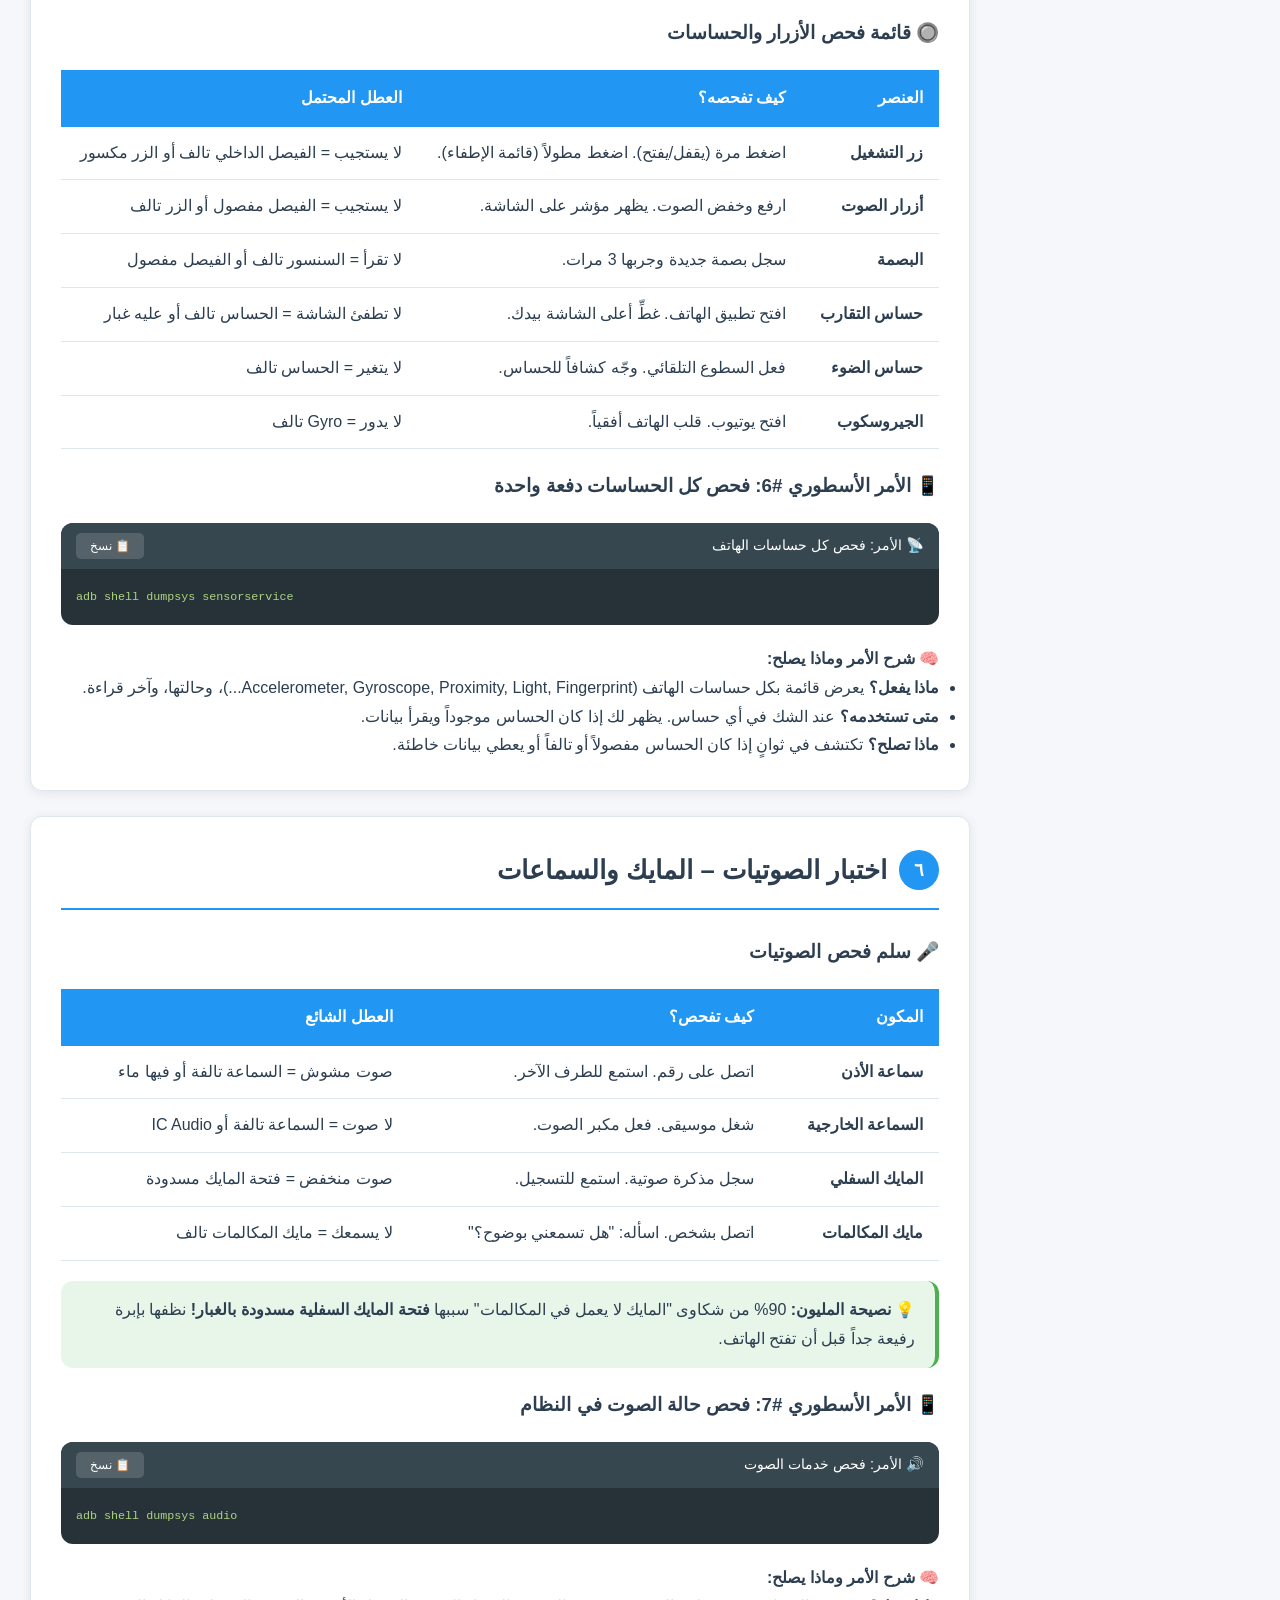
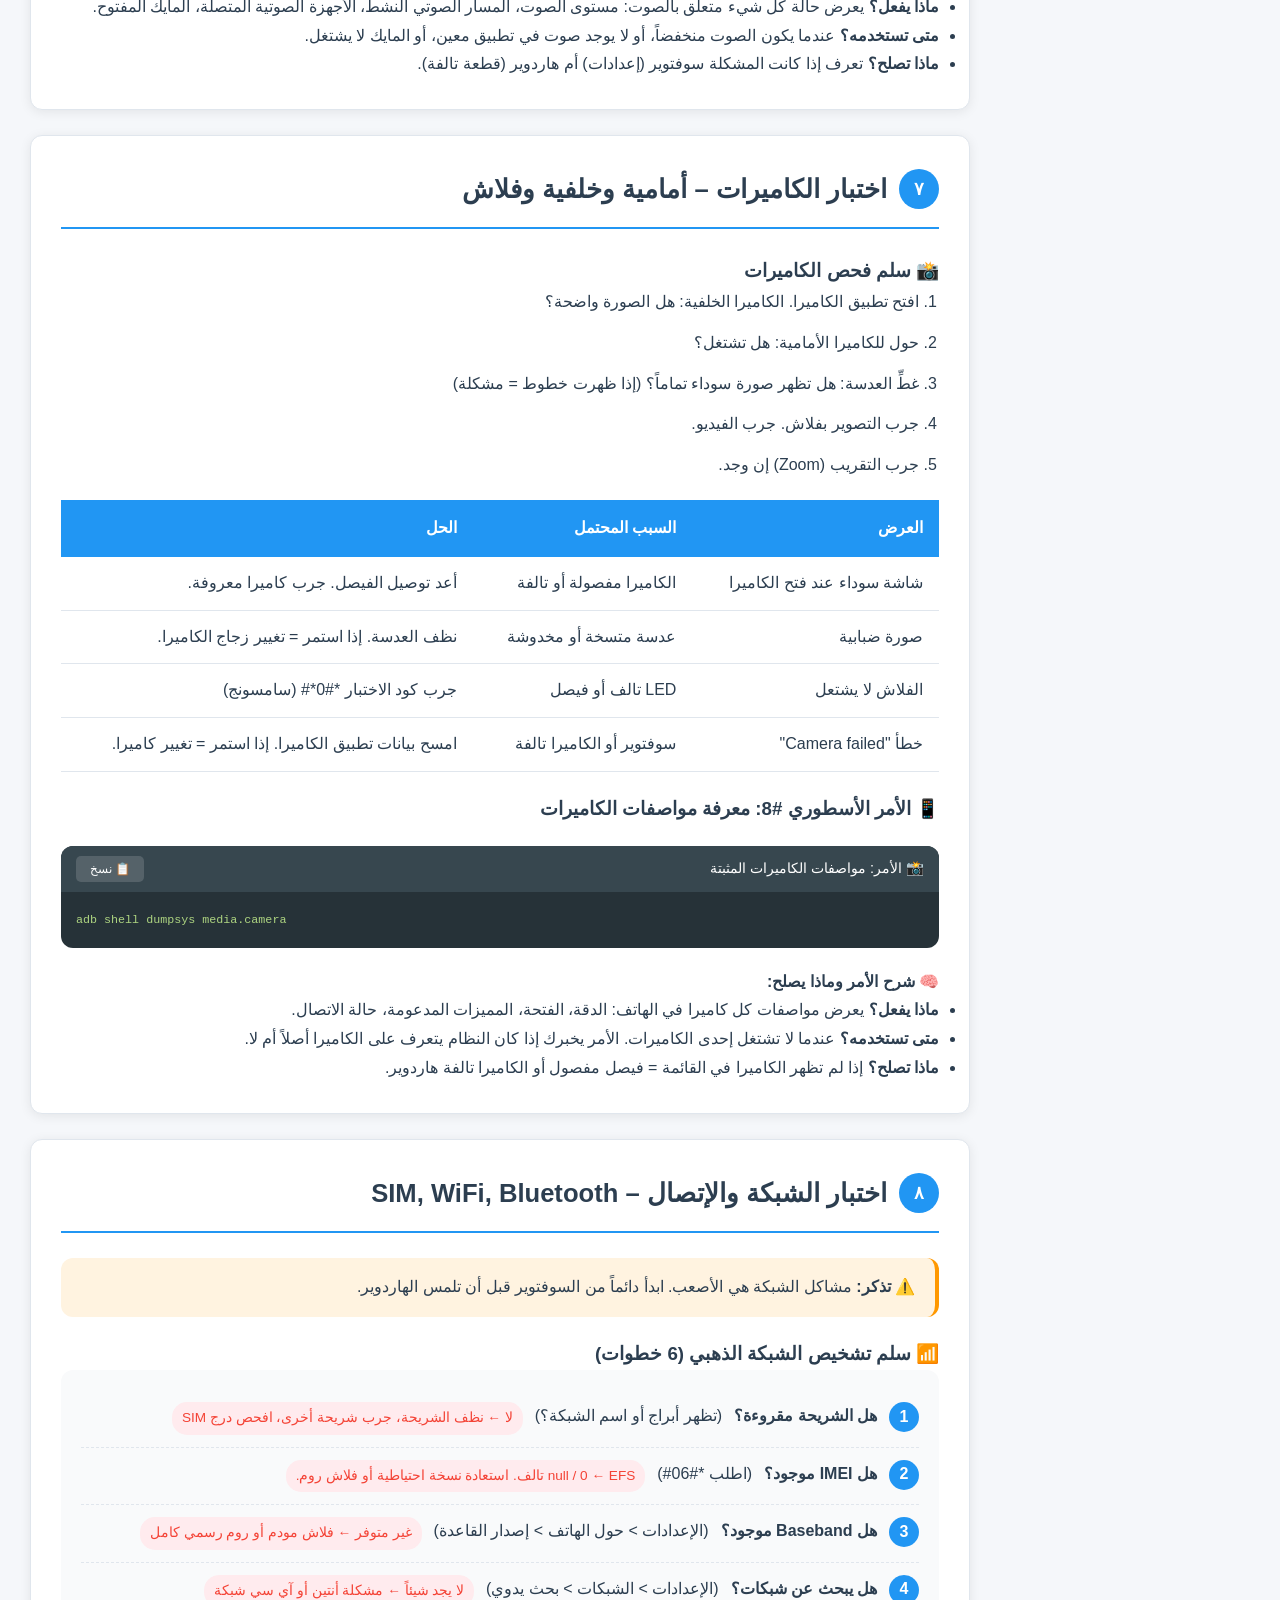
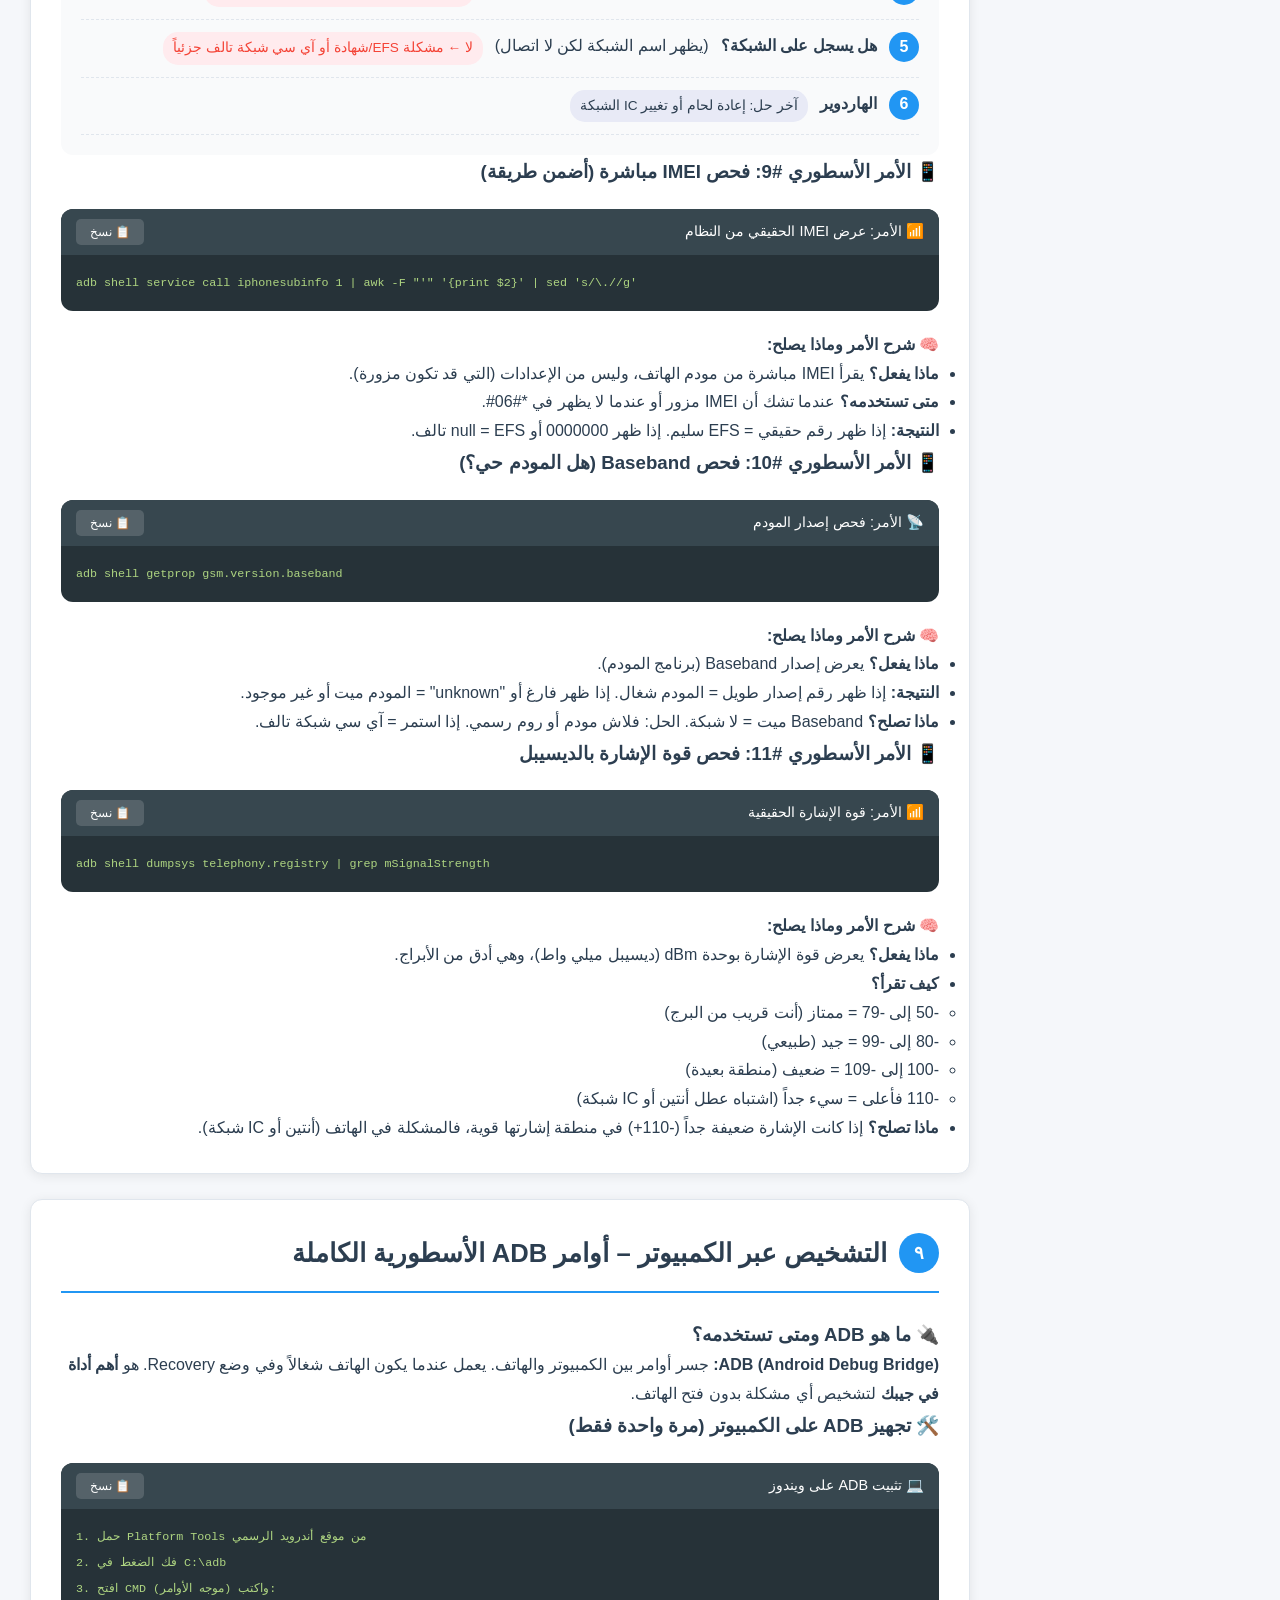
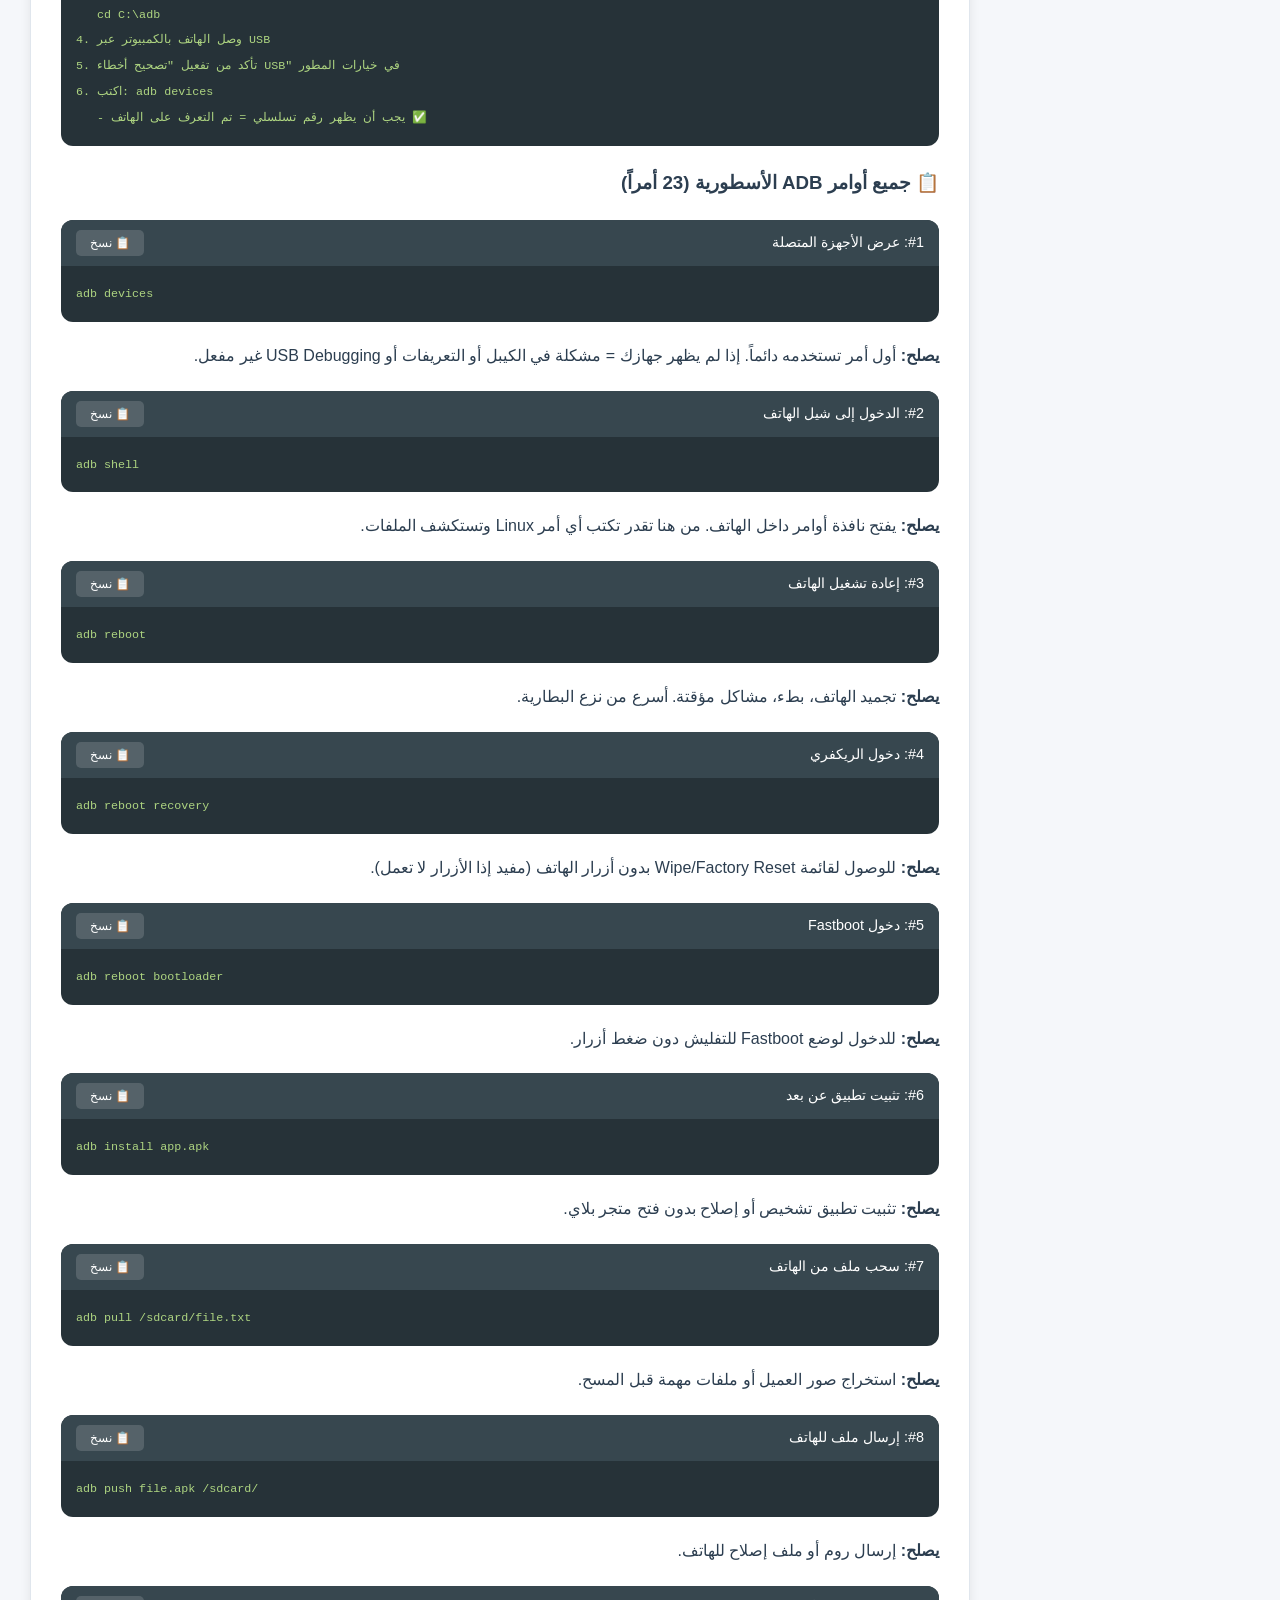
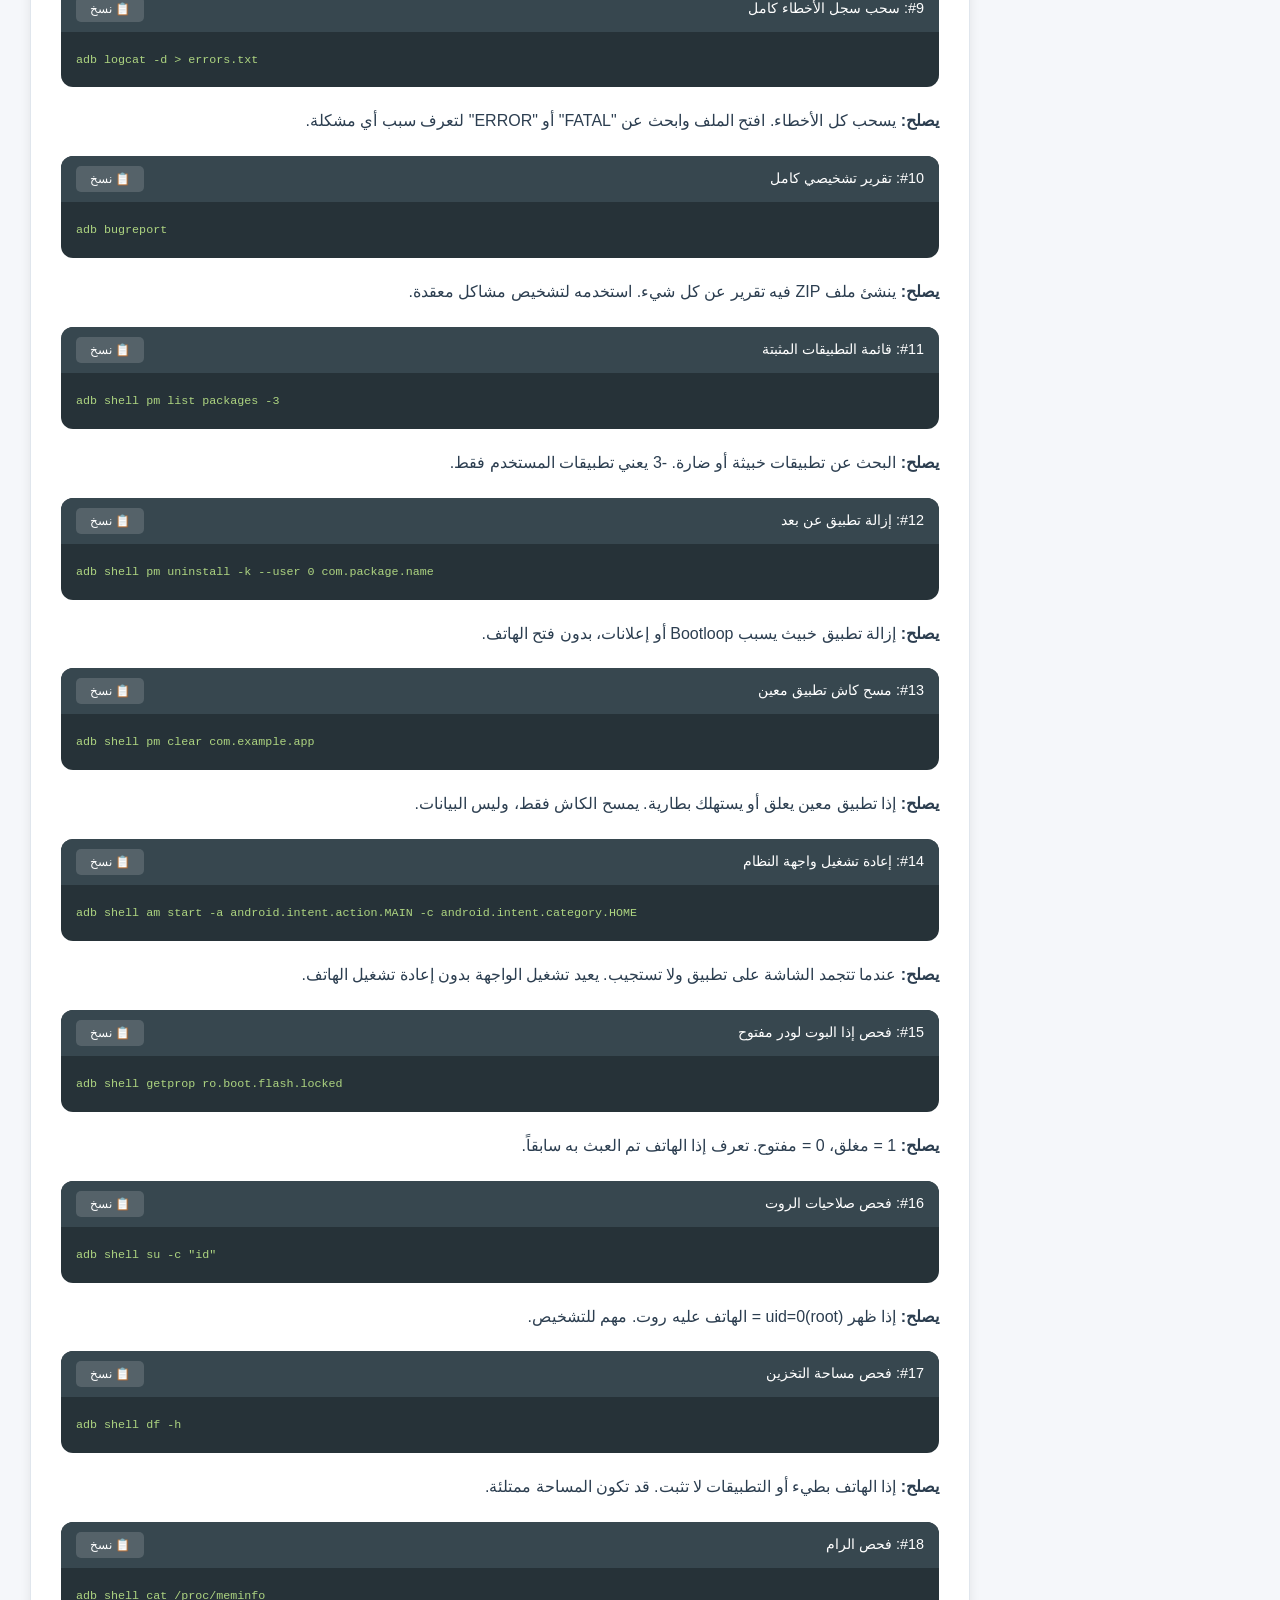
==== commit f4cd5837: "Update index.html" ====
--- a/index.html
+++ b/index.html
@@ -3,718 +3,1367 @@
 <head>
     <meta charset="UTF-8">
     <meta name="viewport" content="width=device-width, initial-scale=1.0">
-    <title>المنهج الذهبي لصيانة الهواتف - أندرويد</title>
+    <title>المنهج العملي الأسطوري لصيانة الهواتف - أندرويد</title>
     <link rel="stylesheet" href="style.css">
+    <link rel="icon" href="data:image/svg+xml,<svg xmlns='http://www.w3.org/2000/svg' viewBox='0 0 100 100'><text y='.9em' font-size='90'>📱</text></svg>">
 </head>
 <body>
-    <!-- زر القائمة الجانبي للجوال -->
-    <button id="menu-toggle" class="menu-toggle">☰ الفصول</button>
-
-    <!-- القائمة الجانبية -->
+
+    <!-- ========== زر القائمة للجوال ========== -->
+    <button id="menu-toggle" class="menu-toggle">☰ قائمة الفصول</button>
+
+    <!-- ========== القائمة الجانبية ========== -->
     <nav id="sidebar" class="sidebar">
         <div class="sidebar-header">
-            <h2>📘 المنهج الذهبي</h2>
-            <p>صيانة هواتف أندرويد</p>
+            <h2>📱 المنهج الأسطوري</h2>
+            <p>صيانة هواتف أندرويد - عملي 100%</p>
+            <p style="font-size:0.7em;color:#ff9800;">إعداد: مالك 🌹</p>
         </div>
         <ul class="chapter-list">
-            <li class="active"><a href="#chapter1">📖 الفصل ١: قاموس المصطلحات</a></li>
-            <li><a href="#chapter2">🧱 الفصل ٢: تشريح نظام أندرويد</a></li>
-            <li><a href="#chapter3">🔌 الفصل ٣: أداة ADB</a></li>
-            <li><a href="#chapter4">⚡ الفصل ٤: أداة Fastboot</a></li>
-            <li><a href="#chapter5">📶 الفصل ٥: مشاكل الشبكة والـ IMEI</a></li>
-            <li><a href="#chapter6">🔄 الفصل ٦: مشاكل التشغيل والبطارية</a></li>
-            <li><a href="#chapter7">📦 الفصل ٧: الرومات وأنواعها والتفليش</a></li>
-            <li><a href="#chapter8">⚡ الفصل ٨: أساسيات الهاردوير</a></li>
-            <li><a href="#chapter9">🧰 الفصل ٩: أدوات الصيانة المادية</a></li>
-            <li><a href="#chapter10">🗺️ الفصل ١٠: مخططات الأعطال الشائعة</a></li>
+            <li class="active"><a href="#ch1">١- استقبال الهاتف من العميل</a></li>
+            <li><a href="#ch2">٢- الفحص البصري الخارجي</a></li>
+            <li><a href="#ch3">٣- اختبار التشغيل والبطارية</a></li>
+            <li><a href="#ch4">٤- اختبار الشاشة واللمس</a></li>
+            <li><a href="#ch5">٥- اختبار الأزرار والحساسات</a></li>
+            <li><a href="#ch6">٦- اختبار الصوتيات</a></li>
+            <li><a href="#ch7">٧- اختبار الكاميرات</a></li>
+            <li><a href="#ch8">٨- اختبار الشبكة والإتصال</a></li>
+            <li><a href="#ch9">٩- التشخيص عبر ADB</a></li>
+            <li><a href="#ch10">١٠- التشخيص عبر Fastboot</a></li>
+            <li><a href="#ch11">١١- فحص البوردة بالملتيميتر</a></li>
+            <li><a href="#ch12">١٢- مخططات الأعطال السريعة</a></li>
         </ul>
-        <div class="sidebar-footer">
-            <button id="download-pdf" class="btn-pdf">📥 تحميل PDF</button>
-        </div>
     </nav>
 
-    <!-- المحتوى الرئيسي -->
+    <!-- ========== المحتوى الرئيسي ========== -->
     <main id="main-content" class="main-content">
-        <!-- هيدر الصفحة -->
+
+        <!-- ========== هيدر الصفحة ========== -->
         <header class="page-header">
-            <h1>📱 المنهج الذهبي لصيانة الهواتف</h1>
-            <p class="subtitle">أندرويد - سوفتوير وهاردوير - بالعربي</p>
+            <h1>📱 المنهج العملي الأسطوري لصيانة الهواتف</h1>
+            <p class="subtitle">أندرويد - فحص، تشخيص، إصلاح - خطوة بخطوة مع شرح كل أمر</p>
             <div class="header-badges">
-                <span class="badge">✅ أندرويد فقط</span>
                 <span class="badge">✅ Samsung</span>
                 <span class="badge">✅ Xiaomi</span>
                 <span class="badge">✅ OnePlus</span>
                 <span class="badge">✅ Huawei</span>
-                <span class="badge">✅ صور توضيحية</span>
+                <span class="badge">✅ ADB</span>
+                <span class="badge">✅ Fastboot</span>
+                <span class="badge">✅ ملتيميتر</span>
             </div>
         </header>
 
-        <!-- ========== الفصل الأول ========== -->
-        <section id="chapter1" class="chapter">
+        <!-- ==================== الفصل الأول ==================== -->
+        <section id="ch1" class="chapter">
             <h2 class="chapter-title">
                 <span class="chapter-number">١</span>
-                قاموس المصطلحات (عربي - إنجليزي)
+                استقبال الهاتف من العميل – الأسئلة الذهبية
             </h2>
-            
-            <div class="search-box">
-                <input type="text" id="dict-search" placeholder="🔍 ابحث عن مصطلح..." class="search-input">
-            </div>
-
-            <div class="table-responsive">
-                <table class="dict-table" id="dict-table">
-                    <thead>
-                        <tr>
-                            <th>المصطلح (English)</th>
-                            <th>النطق</th>
-                            <th>المعنى (العربية)</th>
-                        </tr>
-                    </thead>
-                    <tbody>
-                        <tr>
-                            <td><strong>Firmware</strong></td>
-                            <td>فيرموير</td>
-                            <td>البرنامج الثابت (النظام المدمج)</td>
-                        </tr>
-                        <tr>
-                            <td><strong>ROM</strong></td>
-                            <td>روم</td>
-                            <td>نظام التشغيل المخزن (ذاكرة القراءة فقط)</td>
-                        </tr>
-                        <tr>
-                            <td><strong>Bootloader</strong></td>
-                            <td>بوت لودر</td>
-                            <td>مُحمّل الإقلاع - بوابة تشغيل الهاتف</td>
-                        </tr>
-                        <tr>
-                            <td><strong>Recovery</strong></td>
-                            <td>ريكفري</td>
-                            <td>وضع الاسترداد - قائمة الإصلاح</td>
-                        </tr>
-                        <tr>
-                            <td><strong>Fastboot</strong></td>
-                            <td>فاست بوت</td>
-                            <td>وضع التحميل السريع للتفليش</td>
-                        </tr>
-                        <tr>
-                            <td><strong>ADB</strong></td>
-                            <td>أي دي بي</td>
-                            <td>جسر تصحيح أخطاء أندرويد</td>
-                        </tr>
-                        <tr>
-                            <td><strong>Flash</strong></td>
-                            <td>فلاش</td>
-                            <td>كتابة/تحميل النظام على الذاكرة</td>
-                        </tr>
-                        <tr>
-                            <td><strong>Wipe</strong></td>
-                            <td>وايب</td>
-                            <td>مسح البيانات أو الكاش</td>
-                        </tr>
-                        <tr>
-                            <td><strong>Cache</strong></td>
-                            <td>كاش</td>
-                            <td>ذاكرة مخبأة - ملفات مؤقتة</td>
-                        </tr>
-                        <tr>
-                            <td><strong>Partition</strong></td>
-                            <td>بارتيشن</td>
-                            <td>قسم من أقسام الذاكرة</td>
-                        </tr>
-                        <tr>
-                            <td><strong>Kernel</strong></td>
-                            <td>كيرنل</td>
-                            <td>النواة - همزة الوصل بين النظام والهاردوير</td>
-                        </tr>
-                        <tr>
-                            <td><strong>Baseband</strong></td>
-                            <td>بيس باند</td>
-                            <td>حزمة الأساس - برنامج المودم والراديو</td>
-                        </tr>
-                        <tr>
-                            <td><strong>Modem</strong></td>
-                            <td>مودم</td>
-                            <td>المودم - مسؤول الشبكة والاتصال</td>
-                        </tr>
-                        <tr>
-                            <td><strong>IMEI</strong></td>
-                            <td>آي إم إي آي</td>
-                            <td>المعرف الدولي للجهاز المحمول</td>
-                        </tr>
-                        <tr>
-                            <td><strong>EFS</strong></td>
-                            <td>إي إف إس</td>
-                            <td>نظام الملفات المشفرة - يحمل IMEI</td>
-                        </tr>
-                        <tr>
-                            <td><strong>NVRAM</strong></td>
-                            <td>إن في رام</td>
-                            <td>ذاكرة غير متطايرة لإعدادات الشبكة</td>
-                        </tr>
-                        <tr>
-                            <td><strong>QCN</strong></td>
-                            <td>كيو سي إن</td>
-                            <td>ملف معايرة الشبكة (كوالكوم)</td>
-                        </tr>
-                        <tr>
-                            <td><strong>Root</strong></td>
-                            <td>روت</td>
-                            <td>صلاحيات الجذر - وصول كامل للنظام</td>
-                        </tr>
-                        <tr>
-                            <td><strong>Brick</strong></td>
-                            <td>بريك</td>
-                            <td>هاتف ميت برمجياً (طوبة)</td>
-                        </tr>
-                        <tr>
-                            <td><strong>Bootloop</strong></td>
-                            <td>بوت لوب</td>
-                            <td>حلقة الإقلاع - شعار متكرر</td>
-                        </tr>
-                        <tr>
-                            <td><strong>OEM</strong></td>
-                            <td>أو إي إم</td>
-                            <td>الشركة المصنعة الأصلية</td>
-                        </tr>
-                        <tr>
-                            <td><strong>FRP</strong></td>
-                            <td>إف آر بي</td>
-                            <td>حماية إعادة ضبط المصنع</td>
-                        </tr>
-                        <tr>
-                            <td><strong>PMIC</strong></td>
-                            <td>بي إم آي سي</td>
-                            <td>دارة إدارة الطاقة المتكاملة</td>
-                        </tr>
-                        <tr>
-                            <td><strong>IC</strong></td>
-                            <td>آي سي</td>
-                            <td>دارة متكاملة - شريحة</td>
-                        </tr>
-                        <tr>
-                            <td><strong>Short Circuit</strong></td>
-                            <td>شورت سيركت</td>
-                            <td>قفلة/تماس كهربائي</td>
-                        </tr>
-                        <tr>
-                            <td><strong>Voltage</strong></td>
-                            <td>فولتية</td>
-                            <td>جهد كهربائي (يقاس بالفولت)</td>
-                        </tr>
-                        <tr>
-                            <td><strong>Capacitor</strong></td>
-                            <td>كاباستر</td>
-                            <td>مكثف - يخزن الشحنة الكهربائية</td>
-                        </tr>
-                        <tr>
-                            <td><strong>Resistor</strong></td>
-                            <td>ريزستور</td>
-                            <td>مقاومة - تقلل التيار أو الجهد</td>
-                        </tr>
-                    </tbody>
-                </table>
-            </div>
-
-            <div class="note-box tip">
-                <strong>💡 نصيحة:</strong> اقرأ هذا القاموس مرة كل يوم، هذه هي لغتك الجديدة في عالم الصيانة.
-            </div>
-        </section>
-
-        <!-- ========== الفصل الثاني ========== -->
-        <section id="chapter2" class="chapter">
-            <h2 class="chapter-title">
-                <span class="chapter-number">٢</span>
-                تشريح نظام أندرويد
-            </h2>
-            
-            <h3>🧱 هرم أندرويد (من الأسفل للأعلى)</h3>
-            <div class="code-block">
-<pre>
-┌─────────────────────────────┐
-│       التطبيقات (Apps)       │  ← فيسبوك، واتساب...
-├─────────────────────────────┤
-│     إطار العمل (Framework)   │  ← يدير النوافذ والإشعارات
-├─────────────────────────────┤
-│       المكتبات (Libraries)   │  ← SQLite, WebKit, OpenGL
-├─────────────────────────────┤
-│    بيئة التشغيل (Runtime)    │  ← ART (Android Runtime)
-├─────────────────────────────┤
-│       النواة (Kernel)        │  ← Linux Kernel
-├─────────────────────────────┤
-│      الهاردوير (Hardware)    │  ← المعالج، الذاكرة، الشاشة
-└─────────────────────────────┘
-</pre>
-            </div>
-
-            <h3>🧩 أقسام الذاكرة (Partitions)</h3>
+
+            <div class="note-box warning">
+                <strong>⚠️ قاعدة ذهبية:</strong> 50% من التشخيص يتم قبل أن تفتح الهاتف! الأسئلة الصحيحة توفر عليك ساعات من العمل الضائع.
+            </div>
+
+            <h3>🗣️ الأسئلة الذهبية العشرة (اسأل قبل أن تلمس)</h3>
             <div class="table-responsive">
                 <table class="dict-table">
                     <thead>
-                        <tr><th>القسم</th><th>الوظيفة</th></tr>
+                        <tr>
+                            <th>#</th>
+                            <th>السؤال</th>
+                            <th>لماذا أسأل؟ (الهدف التشخيصي)</th>
+                        </tr>
                     </thead>
                     <tbody>
-                        <tr><td><strong>/boot</strong></td><td>ملفات الإقلاع والنواة (Kernel)</td></tr>
-                        <tr><td><strong>/system</strong></td><td>نظام أندرويد الأساسي</td></tr>
-                        <tr><td><strong>/recovery</strong></td><td>وضع الاسترداد</td></tr>
-                        <tr><td><strong>/data</strong></td><td>بيانات المستخدم والتطبيقات</td></tr>
-                        <tr><td><strong>/cache</strong></td><td>ملفات مؤقتة</td></tr>
-                        <tr><td><strong>/modem</strong></td><td>برنامج المودم والراديو</td></tr>
-                        <tr><td><strong>/efs</strong></td><td>معلومات حساسة (IMEI، شهادات)</td></tr>
-                        <tr><td><strong>/persist</strong></td><td>إعدادات دائمة (WiFi، BT)</td></tr>
-                        <tr><td><strong>/vendor</strong></td><td>تعريفات خاصة بالجهاز</td></tr>
+                        <tr>
+                            <td>١</td>
+                            <td><strong>ما المشكلة بالضبط؟</strong></td>
+                            <td>تحديد العطل الأساسي. لا تعتمد على "الهاتف خربان"، أصر على وصف دقيق.</td>
+                        </tr>
+                        <tr>
+                            <td>٢</td>
+                            <td><strong>متى بدأت المشكلة؟</strong></td>
+                            <td>مفاجئ = سقوط أو شورت. تدريجي = تآكل قطعة أو بطارية.</td>
+                        </tr>
+                        <tr>
+                            <td>٣</td>
+                            <td><strong>ماذا كنت تفعل عندما حدثت؟</strong></td>
+                            <td>تحديث؟ لعبة ثقيلة؟ شحن؟ تعرض للماء؟ كل سيناريو له تشخيصه.</td>
+                        </tr>
+                        <tr>
+                            <td>٤</td>
+                            <td><strong>هل تعرض لسقوط قوي؟</strong></td>
+                            <td>اشتباه Cold Solder (لحام بارد) تحت المعالج أو الآي سي.</td>
+                        </tr>
+                        <tr>
+                            <td>٥</td>
+                            <td><strong>هل تعرض لماء أو رطوبة؟</strong></td>
+                            <td>تآكل، شورت، صدأ. لا تشحنه أبداً قبل الفتح والتنظيف.</td>
+                        </tr>
+                        <tr>
+                            <td>٦</td>
+                            <td><strong>هل تم تغيير أي قطعة سابقاً؟</strong></td>
+                            <td>شاشة، بطارية، بورت. القطع التجارية قد تكون سبباً جديداً.</td>
+                        </tr>
+                        <tr>
+                            <td>٧</td>
+                            <td><strong>هل حاولت إصلاحه بنفسك أو عند فني آخر؟</strong></td>
+                            <td>اكتشاف عبث داخلي: براغي ناقصة، فيصلات مقطوعة، لحام رديء.</td>
+                        </tr>
+                        <tr>
+                            <td>٨</td>
+                            <td><strong>هل ظهرت رسائل خطأ معينة؟</strong></td>
+                            <td>مثلاً "الشبكة غير متوفرة" أو "ارتفاع حرارة الهاتف". رسالة محددة = تشخيص محدد.</td>
+                        </tr>
+                        <tr>
+                            <td>٩</td>
+                            <td><strong>هل تسخن منطقة معينة عند اللمس؟</strong></td>
+                            <td>تحديد الآي سي التالف. أعلى الكاميرا = شبكة. أسفل = شحن. الوسط = معالج.</td>
+                        </tr>
+                        <tr>
+                            <td>١٠</td>
+                            <td><strong>هل تمانع مسح البيانات بالكامل؟</strong></td>
+                            <td>خذ إذن قبل أي Wipe. وإلا أنت مسؤول عن البيانات المفقودة.</td>
+                        </tr>
                     </tbody>
                 </table>
             </div>
 
-            <div class="image-container">
-                <img src="images/android-layers.jpg" alt="طبقات نظام أندرويد" class="chapter-image" onerror="this.style.display='none'">
-                <p class="image-caption">شكل (١): طبقات وهيكل نظام أندرويد</p>
-            </div>
-
-            <h3>🔄 دورة الإقلاع (Boot Process)</h3>
+            <h3>📋 نموذج استقبال جهاز (اطبعه وعلقه في محلك)</h3>
+            <div class="code-block">
+                <div class="code-header">
+                    <span>📋 نموذج استقبال جهاز للطباعة</span>
+                    <button class="copy-btn" onclick="copyCode(this)">📋 نسخ</button>
+                </div>
+<pre>
+============================================
+        نموذج استقبال جهاز - ورشة الصيانة
+============================================
+اسم العميل: __________________  رقم الجوال: __________________
+نوع الهاتف: __________________  الموديل: __________________
+IMEI 1: __________________  IMEI 2: __________________
+المشكلة بالتفصيل: __________________________________________
+____________________________________________________________
+متى بدأت؟ _________________________________________________
+هل تعرض لسقوط؟ نعم / لا     هل تعرض لماء؟ نعم / لا
+هل تم فتحه سابقاً؟ نعم / لا     هل به كسر ظاهر؟ نعم / لا
+كلمة سر الهاتف: __________________
+حساب جوجل (ايميل): __________________
+تم إعلام العميل أن البيانات قد تمسح: نعم / لا
+توقيع العميل: __________________  التاريخ: ____/____/____
+============================================
+</pre>
+            </div>
+        </section>
+
+        <!-- ==================== الفصل الثاني ==================== -->
+        <section id="ch2" class="chapter">
+            <h2 class="chapter-title">
+                <span class="chapter-number">٢</span>
+                الفحص البصري الخارجي – ماذا ترى قبل أن تفتح؟
+            </h2>
+
+            <div class="note-box tip">
+                <strong>💡 الأدوات المطلوبة:</strong> عينك، عدسة مكبرة، كشاف ضوء أبيض، فرشاة ناعمة، كحول أيزوبروبيل 99%.
+            </div>
+
+            <h3>🔍 قائمة الفحص البصري – 10 نقاط تفحصها</h3>
+            <div class="table-responsive">
+                <table class="dict-table">
+                    <thead>
+                        <tr>
+                            <th>#</th>
+                            <th>العنصر</th>
+                            <th>ماذا تفحص؟</th>
+                            <th>علامات الخطر (Red Flags)</th>
+                        </tr>
+                    </thead>
+                    <tbody>
+                        <tr>
+                            <td>١</td>
+                            <td><strong>الهيكل والإطار</strong></td>
+                            <td>انحناءات، فراغات بين الغطاء والجسم</td>
+                            <td>انحناء = سقوط قوي = Cold Solder تحت المعالج أو الرام</td>
+                        </tr>
+                        <tr>
+                            <td>٢</td>
+                            <td><strong>الشاشة</strong></td>
+                            <td>كسور، خدوش عميقة، بقع</td>
+                            <td>بقعة بنفسجية/سوداء = ضغط داخلي على LCD = تغيير شاشة</td>
+                        </tr>
+                        <tr>
+                            <td>٣</td>
+                            <td><strong>عدسة الكاميرا</strong></td>
+                            <td>مكسورة؟ غبار خلف العدسة؟</td>
+                            <td>غبار خلف العدسة = الهاتف فُتح سابقاً ولم يُغلق جيداً</td>
+                        </tr>
+                        <tr>
+                            <td>٤</td>
+                            <td><strong>بورت الشحن</strong></td>
+                            <td>أوساخ، دبابيس معوجة، صدأ</td>
+                            <td>الدبوس الأوسط مكسور = تغيير البورت بالكامل</td>
+                        </tr>
+                        <tr>
+                            <td>٥</td>
+                            <td><strong>فتحة المايك السفلية</strong></td>
+                            <td>مسدودة بغبار أو طين؟</td>
+                            <td>انسداد = صوت مايك ضعيف أو مقطوع</td>
+                        </tr>
+                        <tr>
+                            <td>٦</td>
+                            <td><strong>شبكة السماعة الأمامية</strong></td>
+                            <td>مسدودة؟</td>
+                            <td>انسداد = صوت سماعة الأذن منخفض جداً</td>
+                        </tr>
+                        <tr>
+                            <td>٧</td>
+                            <td><strong>حساس التقارب</strong></td>
+                            <td>غبار على الزجاج فوق الحساس؟</td>
+                            <td>غبار = الشاشة تطفى أثناء المكالمة ولا ترجع</td>
+                        </tr>
+                        <tr>
+                            <td>٨</td>
+                            <td><strong>مؤشر الرطوبة LDI</strong></td>
+                            <td>لونه؟ (أبيض أم أحمر)</td>
+                            <td>أحمر/وردي = دخول ماء! لا تشحن الهاتف. افتح ونظف فوراً.</td>
+                        </tr>
+                        <tr>
+                            <td>٩</td>
+                            <td><strong>مسامير الهيكل</strong></td>
+                            <td>موجودة؟ عليها خدوش؟</td>
+                            <td>مسامير مفقودة أو مخدوشة = الهاتف فُتح سابقاً</td>
+                        </tr>
+                        <tr>
+                            <td>١٠</td>
+                            <td><strong>درج الشريحة</strong></td>
+                            <td>موجود؟ مطابق للجهاز؟</td>
+                            <td>درج غير أصلي قد يسبب مشاكل في قراءة SIM</td>
+                        </tr>
+                    </tbody>
+                </table>
+            </div>
+
+            <h3>💧 فحص دخول الماء – 4 خطوات</h3>
             <ol class="steps-list">
-                <li><strong>زر التشغيل</strong> ← كهرباء من البطارية/PMIC</li>
-                <li><strong>Boot ROM</strong> ← فحص Bootloader</li>
-                <li><strong>Bootloader</strong> ← تحميل النواة</li>
-                <li><strong>Kernel</strong> ← تشغيل التعريفات</li>
-                <li><strong>Init</strong> ← خدمات النظام</li>
-                <li><strong>Zygote</strong> ← تهيئة ART</li>
-                <li><strong>System Server</strong> ← النوافذ والإشعارات</li>
-                <li><strong>Launcher</strong> ← ظهور الشاشة الرئيسية ✅</li>
+                <li><strong>ابحث عن مؤشر الرطوبة (LDI):</strong>
+                    <ul>
+                        <li><strong>Samsung:</strong> داخل درج الشريحة (أبيض = سليم، أحمر/بنفسجي = ماء)</li>
+                        <li><strong>Xiaomi:</strong> غالباً على البراغي الداخلية أو البطارية</li>
+                        <li><strong>OnePlus:</strong> داخل درج الشريحة</li>
+                        <li><strong>Huawei:</strong> خلف الغطاء الخلفي</li>
+                    </ul>
+                </li>
+                <li><strong>إذا وجدت أثر ماء:</strong> لا تشحن الهاتف أبداً!</li>
+                <li><strong>افتح الهاتف فوراً</strong> وافصل فيصل البطارية</li>
+                <li><strong>نظف البوردة</strong> بفرشاة + كحول أيزوبروبيل 99% وجفف جيداً</li>
             </ol>
-
-            <div class="note-box warning">
-                <strong>⚠️ تشخيص:</strong> توقف عند ٣ = مشكلة Bootloader، توقف عند ٤-٦ = Bootloop غالباً.
-            </div>
         </section>
 
-        <!-- ========== الفصل الثالث ========== -->
-        <section id="chapter3" class="chapter">
+        <!-- ==================== الفصل الثالث ==================== -->
+        <section id="ch3" class="chapter">
             <h2 class="chapter-title">
                 <span class="chapter-number">٣</span>
-                أداة ADB
+                اختبار التشغيل والبطارية – هل يشتغل؟
             </h2>
-            
-            <h3>🔌 ما هو ADB؟</h3>
-            <p>جسر أوامر بين الكمبيوتر والهاتف، يسمح بإرسال أوامر والهاتف شغال أو في Recovery.</p>
-
-            <h3>🛠️ التحضير (كل الماركات)</h3>
-            <div class="code-block">
-                <div class="code-header">
-                    <span>ويندوز - تثبيت Platform Tools</span>
+
+            <div class="note-box warning">
+                <strong>⚠️ تذكر:</strong> أول شيء تفحصه في أي هاتف لا يشتغل هو البطارية والبورت، وليس البوردة مباشرة.
+            </div>
+
+            <h3>🪫 سلم فحص الهاتف الميت تماماً (7 خطوات)</h3>
+            <div class="flow-chart">
+                <div class="flow-step">
+                    <span class="flow-num">1</span>
+                    <strong>وصله بشاحن أصلي لمدة 30 دقيقة</strong>
+                    <span class="flow-result fail">لا توجد علامة حياة ← انتقل للخطوة 2</span>
+                    <span class="flow-result success">يشتغل ← المشكلة كانت بطارية فارغة تماماً</span>
+                </div>
+                <div class="flow-step">
+                    <span class="flow-num">2</span>
+                    <strong>جرب سلك وشاحن آخر معروفين</strong>
+                    <span class="flow-result fail">لا يستجيب ← انتقل للخطوة 3</span>
+                    <span class="flow-result success">يشتغل ← السلك أو الشاحن القديم تالف</span>
+                </div>
+                <div class="flow-step">
+                    <span class="flow-num">3</span>
+                    <strong>نظف بورت الشحن</strong> (فرشاة + كحول + هواء مضغوط)
+                    <span class="flow-result fail">لا يستجيب ← انتقل للخطوة 4</span>
+                    <span class="flow-result success">يشتغل ← البورت كان مسدوداً بالغبار</span>
+                </div>
+                <div class="flow-step">
+                    <span class="flow-num">4</span>
+                    <strong>جرب الشحن اللاسلكي</strong> (إذا كان الهاتف يدعمه)
+                    <span class="flow-result fail">لا يستجيب ← انتقل للخطوة 5</span>
+                    <span class="flow-result success">يشحن ← بورت الشحن تالف ويحتاج تغيير</span>
+                </div>
+                <div class="flow-step">
+                    <span class="flow-num">5</span>
+                    <strong>افتح الهاتف وافصل فيصل البطارية</strong>
+                    <span class="flow-result">قس البطارية بالملتيميتر مباشرة</span>
+                </div>
+                <div class="flow-step">
+                    <span class="flow-num">6</span>
+                    <strong>البطارية أقل من 3.3V:</strong> اشحنها بباور سبلاي خارجي على 4V و 0.5A
+                    <span class="flow-result fail">لا تشحن ← البطارية تالفة، استبدلها</span>
+                    <span class="flow-result success">تشحن ← أعد توصيلها وجرب التشغيل</span>
+                </div>
+                <div class="flow-step">
+                    <span class="flow-num">7</span>
+                    <strong>البطارية سليمة (3.7V-4.2V) والهاتف لا يشتغل:</strong>
+                    <span class="flow-result fail">المشكلة في البوردة: IC شحن، PMIC، أو شورت</span>
+                </div>
+            </div>
+
+            <!-- أمر ADB 1 -->
+            <h3>📱 الأمر الأسطوري #1: فحص صحة البطارية عبر ADB</h3>
+            <div class="code-block">
+                <div class="code-header">
+                    <span>🔋 الأمر: فحص البطارية تفصيلياً</span>
+                    <button class="copy-btn" onclick="copyCode(this)">📋 نسخ</button>
+                </div>
+<pre><code>adb shell dumpsys battery</code></pre>
+            </div>
+            <div class="explain-box">
+                <h4>🧠 شرح الأمر وماذا يصلح:</h4>
+                <ul>
+                    <li><strong>ماذا يفعل هذا الأمر؟</strong> يعرض لك تقريراً كاملاً عن حالة البطارية من داخل نظام أندرويد.</li>
+                    <li><strong>متى تستخدمه؟</strong> عندما يشتكي العميل من "البطارية تخلص بسرعة" أو "الهاتف يفصل فجأة" أو "لا يشحن".</li>
+                    <li><strong>كيف تقرأ النتيجة؟</strong> انظر إلى هذه القيم:
+                        <ul>
+                            <li><code>health: 2</code> = البطارية سليمة ✅</li>
+                            <li><code>health: 1</code> = حالة غير معروفة ⚠️</li>
+                            <li><code>health: 3</code> = حرارة زائدة 🔥 (افصل الشاحن)</li>
+                            <li><code>health: 4</code> = البطارية تالفة ❌ (استبدلها)</li>
+                            <li><code>health: 5</code> = جهد زائد ⚡ (خطر!)</li>
+                            <li><code>level:</code> نسبة الشحن الحالية</li>
+                            <li><code>temperature: 350</code> = 35 درجة مئوية (طبيعي)</li>
+                            <li><code>temperature: 450+</code> = خطر! حرارة زائدة</li>
+                        </ul>
+                    </li>
+                    <li><strong>ماذا تصلح بهذا الأمر؟</strong> توفر على نفسك فتح الهاتف. تعرف في 3 ثوانٍ إذا كانت البطارية هي المشكلة أم لا.</li>
+                </ul>
+            </div>
+
+            <!-- أمر ADB 2 -->
+            <h3>📱 الأمر الأسطوري #2: معرفة عدد دورات شحن البطارية</h3>
+            <div class="code-block">
+                <div class="code-header">
+                    <span>🔋 الأمر: عدد دورات الشحن</span>
+                    <button class="copy-btn" onclick="copyCode(this)">📋 نسخ</button>
+                </div>
+<pre><code>adb shell cat /sys/class/power_supply/battery/cycle_count</code></pre>
+            </div>
+            <div class="explain-box">
+                <h4>🧠 شرح الأمر وماذا يصلح:</h4>
+                <ul>
+                    <li><strong>ماذا يفعل؟</strong> يقرأ عداد دورات الشحن الكاملة التي مرت على البطارية.</li>
+                    <li><strong>كيف تقرأ؟</strong> الرقم الظاهر = عدد الدورات. فوق 500 دورة = البطارية قاربت نهاية عمرها الافتراضي وتحتاج استبدال.</li>
+                    <li><strong>متى تستخدمه؟</strong> عندما يقول العميل "بطاريتي ما تعمر". هذا الرقم دليل قاطع.</li>
+                </ul>
+            </div>
+
+            <!-- أمر ADB 3 -->
+            <h3>📱 الأمر الأسطوري #3: معرفة السعة الفعلية المتبقية</h3>
+            <div class="code-block">
+                <div class="code-header">
+                    <span>🔋 الأمر: السعة الفعلية مقابل السعة الأصلية</span>
+                    <button class="copy-btn" onclick="copyCode(this)">📋 نسخ</button>
+                </div>
+<pre><code>adb shell cat /sys/class/power_supply/battery/charge_full
+adb shell cat /sys/class/power_supply/battery/charge_full_design</code></pre>
+            </div>
+            <div class="explain-box">
+                <h4>🧠 شرح الأمر وماذا يصلح:</h4>
+                <ul>
+                    <li><strong>ماذا يفعل؟</strong>
+                        <ul>
+                            <li><code>charge_full_design</code> = السعة الأصلية التي صممت عليها البطارية (مثلاً 4500 مللي أمبير)</li>
+                            <li><code>charge_full</code> = السعة الفعلية الحالية التي تستوعبها (مثلاً 3200 مللي أمبير)</li>
+                        </ul>
+                    </li>
+                    <li><strong>كيف تحسب التآكل؟</strong> اقسم <code>charge_full</code> على <code>charge_full_design</code> واضرب في 100. مثلاً: 3200 ÷ 4500 = 71% (فقدت 29% من عمرها).</li>
+                    <li><strong>ماذا تصلح؟</strong> دليل لا يقبل الجدل أمام العميل أن بطاريته تحتاج تغيير.</li>
+                </ul>
+            </div>
+
+            <h3>⚡ قياس البطارية بالملتيميتر (3 خطوات)</h3>
+            <ol class="steps-list">
+                <li>اضبط الملتيميتر على <strong>DC 20V</strong></li>
+                <li>الطرف الأحمر على <strong>+</strong> والأسود على <strong>-</strong></li>
+                <li>القراءة:
+                    <ul>
+                        <li><strong>3.7V - 4.2V</strong> = سليمة</li>
+                        <li><strong>3.3V - 3.6V</strong> = تحتاج شحن خارجي</li>
+                        <li><strong>أقل من 3.3V</strong> = فارغة بالكامل أو تالفة</li>
+                        <li><strong>أكثر من 4.3V</strong> = خطر! منتفخة</li>
+                        <li><strong>0V</strong> = دائرة حماية البطارية مفصولة أو البطارية ميته</li>
+                    </ul>
+                </li>
+            </ol>
+
+            <h3>🔌 فحص بورت الشحن بالملتيميتر (شورت)</h3>
+            <ol class="steps-list">
+                <li>اضبط الملتيميتر على <strong>Continuity / Buzzer (الجرس)</strong></li>
+                <li>ضع الطرف الأسود على <strong>GND</strong> (الهيكل المعدني للهاتف)</li>
+                <li>ضع الطرف الأحمر على كل دبوس في بورت الشحن واحداً واحداً</li>
+                <li><strong>إذا سمعت صفارة مستمرة</strong> على دبوس VCC أو Data = <strong>شورت في البورت! يحتاج تغيير.</strong></li>
+            </ol>
+        </section>
+
+        <!-- ==================== الفصل الرابع ==================== -->
+        <section id="ch4" class="chapter">
+            <h2 class="chapter-title">
+                <span class="chapter-number">٤</span>
+                اختبار الشاشة واللمس – هل الصورة واللمس سليمان؟
+            </h2>
+
+            <h3>🖥️ قاموس أعطال الشاشة واللمس</h3>
+            <div class="table-responsive">
+                <table class="dict-table">
+                    <thead>
+                        <tr>
+                            <th>العرض الذي يراه العميل</th>
+                            <th>السبب المحتمل</th>
+                            <th>الحل</th>
+                        </tr>
+                    </thead>
+                    <tbody>
+                        <tr><td>شاشة سوداء والهاتف يشتغل (يسمع صوت)</td><td>شاشة تالفة أو فيصل الشاشة مفصول</td><td>أعد توصيل الفيصل. جرب شاشة معروفة.</td></tr>
+                        <tr><td>خطوط عمودية أو أفقية ثابتة</td><td>كسر في LCD أو الفيصل</td><td>تغيير الشاشة بالكامل</td></tr>
+                        <tr><td>بقعة سوداء أو بنفسجية</td><td>ضغط شديد على LCD</td><td>تغيير الشاشة بالكامل</td></tr>
+                        <tr><td>إضاءة ضعيفة جداً (ترى الصورة بصعوبة)</td><td>دائرة الإضاءة الخلفية (Backlight IC)</td><td>فحص IC الإضاءة أو تغيير الشاشة</td></tr>
+                        <tr><td>اللمس لا يستجيب في منطقة معينة</td><td>كسر في طبقة الديجتايزر</td><td>تغيير الشاشة</td></tr>
+                        <tr><td>Ghost Touch (لمس شبح - يضغط وحده)</td><td>شاشة تجارية رديئة أو فيصل تالف</td><td>تغيير الشاشة</td></tr>
+                        <tr><td>ألوان باهتة أو صورة محروقة (Burn-in)</td><td>شاشة AMOLED منتهية العمر</td><td>تغيير الشاشة</td></tr>
+                    </tbody>
+                </table>
+            </div>
+
+            <h3>📱 الأكواد السرية لاختبار الشاشة حسب الماركة</h3>
+            <div class="code-block">
+                <div class="code-header">
+                    <span>📱 أكواد اختبار الشاشة – كل الماركات</span>
+                    <button class="copy-btn" onclick="copyCode(this)">📋 نسخ</button>
+                </div>
+<pre><code># Samsung – القائمة الكاملة (شاشة، لمس، حساسات، كاميرات):
+*#0*#
+
+# Xiaomi – قائمة CIT (اختبار المصنع):
+*#*#6484#*#*
+
+# Huawei – قائمة Project Menu:
+*#*#2846579#*#*
+
+# عام (لبعض الأجهزة) – اختبار اللمس:
+*#*#2664#*#*
+
+# عام – اختبار البكسلات (RGB):
+*#*#0*#*#*</code></pre>
+            </div>
+
+            <div class="explain-box">
+                <h4>🧠 شرح الأكواد ومتى تستخدمها:</h4>
+                <ul>
+                    <li><strong>ماذا تفعل هذه الأكواد؟</strong> تفتح قائمة اختبار مصنعية تسمح لك بفحص كل بكسل في الشاشة وكل نقطة في اللمس.</li>
+                    <li><strong>متى تستخدمها؟</strong> عند الشك في وجود بكسلات ميته، أو اللمس لا يعمل في منطقة، أو ألوان الشاشة غير طبيعية.</li>
+                    <li><strong>كيف تختبر؟</strong> افتح الكود، ستظهر ألوان متتالية. انظر بعينك: أي نقطة لا تغير لونها = بكسل ميت. في اختبار اللمس، ارسم بإصبعك على كل الشاشة وتأكد أنه لا توجد منطقة فارغة.</li>
+                </ul>
+            </div>
+
+            <!-- أمر ADB 4 -->
+            <h3>📱 الأمر الأسطوري #4: إظهار نقاط اللمس على الشاشة</h3>
+            <div class="code-block">
+                <div class="code-header">
+                    <span>👆 الأمر: إظهار اللمس على الشاشة</span>
+                    <button class="copy-btn" onclick="copyCode(this)">📋 نسخ</button>
+                </div>
+<pre><code># تفعيل إظهار نقاط اللمس:
+adb shell settings put system show_touches 1
+
+# إيقاف إظهار نقاط اللمس:
+adb shell settings put system show_touches 0</code></pre>
+            </div>
+            <div class="explain-box">
+                <h4>🧠 شرح الأمر وماذا يصلح:</h4>
+                <ul>
+                    <li><strong>ماذا يفعل؟</strong> يُظهر دائرة بيضاء صغيرة على الشاشة في كل مكان تلمسه بإصبعك.</li>
+                    <li><strong>متى تستخدمه؟</strong> عندما تشك في Ghost Touch أو أن منطقة من الشاشة لا تستجيب. هذا الأمر يفضح الخلل فوراً.</li>
+                    <li><strong>ماذا تصلح؟</strong> تثبت للعميل أن اللمس يضغط وحده (Ghost Touch) أو أن هناك منطقة ميته في الشاشة.</li>
+                </ul>
+            </div>
+
+            <!-- أمر ADB 5 -->
+            <h3>📱 الأمر الأسطوري #5: معرفة دقة الشاشة وكثافتها</h3>
+            <div class="code-block">
+                <div class="code-header">
+                    <span>📐 الأمر: دقة وكثافة الشاشة</span>
+                    <button class="copy-btn" onclick="copyCode(this)">📋 نسخ</button>
+                </div>
+<pre><code>adb shell wm size
+adb shell wm density</code></pre>
+            </div>
+            <div class="explain-box">
+                <h4>🧠 شرح الأمر وماذا يصلح:</h4>
+                <ul>
+                    <li><strong>ماذا يفعل؟</strong> يعرض دقة الشاشة (مثلاً 1080x2400) وكثافتها (مثلاً 440 dpi).</li>
+                    <li><strong>متى تستخدمه؟</strong> بعد تغيير شاشة، للتأكد أن الدقة مضبوطة. بعض الشاشات التجارية تغير الدقة وتسبب مشاكل.</li>
+                    <li><strong>ماذا تصلح؟</strong> إذا الدقة مختلفة عن الأصلية، يمكنك إعادتها بالأمر: <code>adb shell wm size 1080x2400</code></li>
+                </ul>
+            </div>
+        </section>
+
+        <!-- ==================== الفصل الخامس ==================== -->
+        <section id="ch5" class="chapter">
+            <h2 class="chapter-title">
+                <span class="chapter-number">٥</span>
+                اختبار الأزرار والحساسات – هل الأزرار تشتغل؟
+            </h2>
+
+            <h3>🔘 قائمة فحص الأزرار والحساسات</h3>
+            <div class="table-responsive">
+                <table class="dict-table">
+                    <thead>
+                        <tr>
+                            <th>العنصر</th>
+                            <th>كيف تفحصه؟</th>
+                            <th>العطل المحتمل</th>
+                        </tr>
+                    </thead>
+                    <tbody>
+                        <tr>
+                            <td><strong>زر التشغيل</strong></td>
+                            <td>اضغط مرة (يقفل/يفتح). اضغط مطولاً (قائمة الإطفاء).</td>
+                            <td>لا يستجيب = الفيصل الداخلي تالف أو الزر مكسور</td>
+                        </tr>
+                        <tr>
+                            <td><strong>أزرار الصوت</strong></td>
+                            <td>ارفع وخفض الصوت. يظهر مؤشر على الشاشة.</td>
+                            <td>لا يستجيب = الفيصل مفصول أو الزر تالف</td>
+                        </tr>
+                        <tr>
+                            <td><strong>البصمة</strong></td>
+                            <td>سجل بصمة جديدة وجربها 3 مرات.</td>
+                            <td>لا تقرأ = السنسور تالف أو الفيصل مفصول</td>
+                        </tr>
+                        <tr>
+                            <td><strong>حساس التقارب</strong></td>
+                            <td>افتح تطبيق الهاتف. غطِّ أعلى الشاشة بيدك.</td>
+                            <td>لا تطفئ الشاشة = الحساس تالف أو عليه غبار</td>
+                        </tr>
+                        <tr>
+                            <td><strong>حساس الضوء</strong></td>
+                            <td>فعل السطوع التلقائي. وجّه كشافاً للحساس.</td>
+                            <td>لا يتغير = الحساس تالف</td>
+                        </tr>
+                        <tr>
+                            <td><strong>الجيروسكوب</strong></td>
+                            <td>افتح يوتيوب. قلب الهاتف أفقياً.</td>
+                            <td>لا يدور = Gyro تالف</td>
+                        </tr>
+                    </tbody>
+                </table>
+            </div>
+
+            <!-- أمر ADB 6 -->
+            <h3>📱 الأمر الأسطوري #6: فحص كل الحساسات دفعة واحدة</h3>
+            <div class="code-block">
+                <div class="code-header">
+                    <span>📡 الأمر: فحص كل حساسات الهاتف</span>
+                    <button class="copy-btn" onclick="copyCode(this)">📋 نسخ</button>
+                </div>
+<pre><code>adb shell dumpsys sensorservice</code></pre>
+            </div>
+            <div class="explain-box">
+                <h4>🧠 شرح الأمر وماذا يصلح:</h4>
+                <ul>
+                    <li><strong>ماذا يفعل؟</strong> يعرض قائمة بكل حساسات الهاتف (Accelerometer, Gyroscope, Proximity, Light, Fingerprint...)، وحالتها، وآخر قراءة.</li>
+                    <li><strong>متى تستخدمه؟</strong> عند الشك في أي حساس. يظهر لك إذا كان الحساس موجوداً ويقرأ بيانات.</li>
+                    <li><strong>ماذا تصلح؟</strong> تكتشف في ثوانٍ إذا كان الحساس مفصولاً أو تالفاً أو يعطي بيانات خاطئة.</li>
+                </ul>
+            </div>
+        </section>
+
+        <!-- ==================== الفصل السادس ==================== -->
+        <section id="ch6" class="chapter">
+            <h2 class="chapter-title">
+                <span class="chapter-number">٦</span>
+                اختبار الصوتيات – المايك والسماعات
+            </h2>
+
+            <h3>🎤 سلم فحص الصوتيات</h3>
+            <div class="table-responsive">
+                <table class="dict-table">
+                    <thead>
+                        <tr>
+                            <th>المكون</th>
+                            <th>كيف تفحص؟</th>
+                            <th>العطل الشائع</th>
+                        </tr>
+                    </thead>
+                    <tbody>
+                        <tr>
+                            <td><strong>سماعة الأذن</strong></td>
+                            <td>اتصل على رقم. استمع للطرف الآخر.</td>
+                            <td>صوت مشوش = السماعة تالفة أو فيها ماء</td>
+                        </tr>
+                        <tr>
+                            <td><strong>السماعة الخارجية</strong></td>
+                            <td>شغل موسيقى. فعل مكبر الصوت.</td>
+                            <td>لا صوت = السماعة تالفة أو IC Audio</td>
+                        </tr>
+                        <tr>
+                            <td><strong>المايك السفلي</strong></td>
+                            <td>سجل مذكرة صوتية. استمع للتسجيل.</td>
+                            <td>صوت منخفض = فتحة المايك مسدودة</td>
+                        </tr>
+                        <tr>
+                            <td><strong>مايك المكالمات</strong></td>
+                            <td>اتصل بشخص. اسأله: "هل تسمعني بوضوح؟"</td>
+                            <td>لا يسمعك = مايك المكالمات تالف</td>
+                        </tr>
+                    </tbody>
+                </table>
+            </div>
+
+            <div class="note-box tip">
+                <strong>💡 نصيحة المليون:</strong> 90% من شكاوى "المايك لا يعمل في المكالمات" سببها <strong>فتحة المايك السفلية مسدودة بالغبار!</strong> نظفها بإبرة رفيعة جداً قبل أن تفتح الهاتف.
+            </div>
+
+            <!-- أمر ADB 7 -->
+            <h3>📱 الأمر الأسطوري #7: فحص حالة الصوت في النظام</h3>
+            <div class="code-block">
+                <div class="code-header">
+                    <span>🔊 الأمر: فحص خدمات الصوت</span>
+                    <button class="copy-btn" onclick="copyCode(this)">📋 نسخ</button>
+                </div>
+<pre><code>adb shell dumpsys audio</code></pre>
+            </div>
+            <div class="explain-box">
+                <h4>🧠 شرح الأمر وماذا يصلح:</h4>
+                <ul>
+                    <li><strong>ماذا يفعل؟</strong> يعرض حالة كل شيء متعلق بالصوت: مستوى الصوت، المسار الصوتي النشط، الأجهزة الصوتية المتصلة، المايك المفتوح.</li>
+                    <li><strong>متى تستخدمه؟</strong> عندما يكون الصوت منخفضاً، أو لا يوجد صوت في تطبيق معين، أو المايك لا يشتغل.</li>
+                    <li><strong>ماذا تصلح؟</strong> تعرف إذا كانت المشكلة سوفتوير (إعدادات) أم هاردوير (قطعة تالفة).</li>
+                </ul>
+            </div>
+        </section>
+
+        <!-- ==================== الفصل السابع ==================== -->
+        <section id="ch7" class="chapter">
+            <h2 class="chapter-title">
+                <span class="chapter-number">٧</span>
+                اختبار الكاميرات – أمامية وخلفية وفلاش
+            </h2>
+
+            <h3>📸 سلم فحص الكاميرات</h3>
+            <ol class="steps-list">
+                <li>افتح تطبيق الكاميرا. الكاميرا الخلفية: هل الصورة واضحة؟</li>
+                <li>حول للكاميرا الأمامية: هل تشتغل؟</li>
+                <li>غطِّ العدسة: هل تظهر صورة سوداء تماماً؟ (إذا ظهرت خطوط = مشكلة)</li>
+                <li>جرب التصوير بفلاش. جرب الفيديو.</li>
+                <li>جرب التقريب (Zoom) إن وجد.</li>
+            </ol>
+
+            <div class="table-responsive">
+                <table class="dict-table">
+                    <thead>
+                        <tr><th>العرض</th><th>السبب المحتمل</th><th>الحل</th></tr>
+                    </thead>
+                    <tbody>
+                        <tr><td>شاشة سوداء عند فتح الكاميرا</td><td>الكاميرا مفصولة أو تالفة</td><td>أعد توصيل الفيصل. جرب كاميرا معروفة.</td></tr>
+                        <tr><td>صورة ضبابية</td><td>عدسة متسخة أو مخدوشة</td><td>نظف العدسة. إذا استمر = تغيير زجاج الكاميرا.</td></tr>
+                        <tr><td>الفلاش لا يشتعل</td><td>LED تالف أو فيصل</td><td>جرب كود الاختبار *#0*# (سامسونج)</td></tr>
+                        <tr><td>خطأ "Camera failed"</td><td>سوفتوير أو الكاميرا تالفة</td><td>امسح بيانات تطبيق الكاميرا. إذا استمر = تغيير كاميرا.</td></tr>
+                    </tbody>
+                </table>
+            </div>
+
+            <!-- أمر ADB 8 -->
+            <h3>📱 الأمر الأسطوري #8: معرفة مواصفات الكاميرات</h3>
+            <div class="code-block">
+                <div class="code-header">
+                    <span>📸 الأمر: مواصفات الكاميرات المثبتة</span>
+                    <button class="copy-btn" onclick="copyCode(this)">📋 نسخ</button>
+                </div>
+<pre><code>adb shell dumpsys media.camera</code></pre>
+            </div>
+            <div class="explain-box">
+                <h4>🧠 شرح الأمر وماذا يصلح:</h4>
+                <ul>
+                    <li><strong>ماذا يفعل؟</strong> يعرض مواصفات كل كاميرا في الهاتف: الدقة، الفتحة، المميزات المدعومة، حالة الاتصال.</li>
+                    <li><strong>متى تستخدمه؟</strong> عندما لا تشتغل إحدى الكاميرات. الأمر يخبرك إذا كان النظام يتعرف على الكاميرا أصلاً أم لا.</li>
+                    <li><strong>ماذا تصلح؟</strong> إذا لم تظهر الكاميرا في القائمة = فيصل مفصول أو الكاميرا تالفة هاردوير.</li>
+                </ul>
+            </div>
+        </section>
+
+        <!-- ==================== الفصل الثامن ==================== -->
+        <section id="ch8" class="chapter">
+            <h2 class="chapter-title">
+                <span class="chapter-number">٨</span>
+                اختبار الشبكة والإتصال – SIM, WiFi, Bluetooth
+            </h2>
+
+            <div class="note-box warning">
+                <strong>⚠️ تذكر:</strong> مشاكل الشبكة هي الأصعب. ابدأ دائماً من السوفتوير قبل أن تلمس الهاردوير.
+            </div>
+
+            <h3>📶 سلم تشخيص الشبكة الذهبي (6 خطوات)</h3>
+            <div class="flow-chart">
+                <div class="flow-step">
+                    <span class="flow-num">1</span>
+                    <strong>هل الشريحة مقروءة؟</strong> (تظهر أبراج أو اسم الشبكة؟)
+                    <span class="flow-result fail">لا ← نظف الشريحة، جرب شريحة أخرى، افحص درج SIM</span>
+                </div>
+                <div class="flow-step">
+                    <span class="flow-num">2</span>
+                    <strong>هل IMEI موجود؟</strong> (اطلب *#06#)
+                    <span class="flow-result fail">null / 0 ← EFS تالف. استعادة نسخة احتياطية أو فلاش روم.</span>
+                </div>
+                <div class="flow-step">
+                    <span class="flow-num">3</span>
+                    <strong>هل Baseband موجود؟</strong> (الإعدادات > حول الهاتف > إصدار القاعدة)
+                    <span class="flow-result fail">غير متوفر ← فلاش مودم أو روم رسمي كامل</span>
+                </div>
+                <div class="flow-step">
+                    <span class="flow-num">4</span>
+                    <strong>هل يبحث عن شبكات؟</strong> (الإعدادات > الشبكات > بحث يدوي)
+                    <span class="flow-result fail">لا يجد شيئاً ← مشكلة أنتين أو آي سي شبكة</span>
+                </div>
+                <div class="flow-step">
+                    <span class="flow-num">5</span>
+                    <strong>هل يسجل على الشبكة؟</strong> (يظهر اسم الشبكة لكن لا اتصال)
+                    <span class="flow-result fail">لا ← مشكلة EFS/شهادة أو آي سي شبكة تالف جزئياً</span>
+                </div>
+                <div class="flow-step">
+                    <span class="flow-num">6</span>
+                    <strong>الهاردوير</strong>
+                    <span class="flow-result">آخر حل: إعادة لحام أو تغيير IC الشبكة</span>
+                </div>
+            </div>
+
+            <!-- أمر ADB 9 -->
+            <h3>📱 الأمر الأسطوري #9: فحص IMEI مباشرة (أضمن طريقة)</h3>
+            <div class="code-block">
+                <div class="code-header">
+                    <span>📶 الأمر: عرض IMEI الحقيقي من النظام</span>
+                    <button class="copy-btn" onclick="copyCode(this)">📋 نسخ</button>
+                </div>
+<pre><code>adb shell service call iphonesubinfo 1 | awk -F "'" '{print $2}' | sed 's/\.//g'</code></pre>
+            </div>
+            <div class="explain-box">
+                <h4>🧠 شرح الأمر وماذا يصلح:</h4>
+                <ul>
+                    <li><strong>ماذا يفعل؟</strong> يقرأ IMEI مباشرة من مودم الهاتف، وليس من الإعدادات (التي قد تكون مزورة).</li>
+                    <li><strong>متى تستخدمه؟</strong> عندما تشك أن IMEI مزور أو عندما لا يظهر في *#06#.</li>
+                    <li><strong>النتيجة:</strong> إذا ظهر رقم حقيقي = EFS سليم. إذا ظهر 0000000 أو null = EFS تالف.</li>
+                </ul>
+            </div>
+
+            <!-- أمر ADB 10 -->
+            <h3>📱 الأمر الأسطوري #10: فحص Baseband (هل المودم حي؟)</h3>
+            <div class="code-block">
+                <div class="code-header">
+                    <span>📡 الأمر: فحص إصدار المودم</span>
+                    <button class="copy-btn" onclick="copyCode(this)">📋 نسخ</button>
+                </div>
+<pre><code>adb shell getprop gsm.version.baseband</code></pre>
+            </div>
+            <div class="explain-box">
+                <h4>🧠 شرح الأمر وماذا يصلح:</h4>
+                <ul>
+                    <li><strong>ماذا يفعل؟</strong> يعرض إصدار Baseband (برنامج المودم).</li>
+                    <li><strong>النتيجة:</strong> إذا ظهر رقم إصدار طويل = المودم شغال. إذا ظهر فارغ أو "unknown" = المودم ميت أو غير موجود.</li>
+                    <li><strong>ماذا تصلح؟</strong> Baseband ميت = لا شبكة. الحل: فلاش مودم أو روم رسمي. إذا استمر = آي سي شبكة تالف.</li>
+                </ul>
+            </div>
+
+            <!-- أمر ADB 11 -->
+            <h3>📱 الأمر الأسطوري #11: فحص قوة الإشارة بالديسيبل</h3>
+            <div class="code-block">
+                <div class="code-header">
+                    <span>📶 الأمر: قوة الإشارة الحقيقية</span>
+                    <button class="copy-btn" onclick="copyCode(this)">📋 نسخ</button>
+                </div>
+<pre><code>adb shell dumpsys telephony.registry | grep mSignalStrength</code></pre>
+            </div>
+            <div class="explain-box">
+                <h4>🧠 شرح الأمر وماذا يصلح:</h4>
+                <ul>
+                    <li><strong>ماذا يفعل؟</strong> يعرض قوة الإشارة بوحدة dBm (ديسيبل ميلي واط)، وهي أدق من الأبراج.</li>
+                    <li><strong>كيف تقرأ؟</strong>
+                        <ul>
+                            <li>-50 إلى -79 = ممتاز (أنت قريب من البرج)</li>
+                            <li>-80 إلى -99 = جيد (طبيعي)</li>
+                            <li>-100 إلى -109 = ضعيف (منطقة بعيدة)</li>
+                            <li>-110 فأعلى = سيء جداً (اشتباه عطل أنتين أو IC شبكة)</li>
+                        </ul>
+                    </li>
+                    <li><strong>ماذا تصلح؟</strong> إذا كانت الإشارة ضعيفة جداً (-110+) في منطقة إشارتها قوية، فالمشكلة في الهاتف (أنتين أو IC شبكة).</li>
+                </ul>
+            </div>
+        </section>
+
+        <!-- ==================== الفصل التاسع ==================== -->
+        <section id="ch9" class="chapter">
+            <h2 class="chapter-title">
+                <span class="chapter-number">٩</span>
+                التشخيص عبر الكمبيوتر – أوامر ADB الأسطورية الكاملة
+            </h2>
+
+            <h3>🔌 ما هو ADB ومتى تستخدمه؟</h3>
+            <p><strong>ADB (Android Debug Bridge):</strong> جسر أوامر بين الكمبيوتر والهاتف. يعمل عندما يكون الهاتف شغالاً وفي وضع Recovery. هو <strong>أهم أداة في جيبك</strong> لتشخيص أي مشكلة بدون فتح الهاتف.</p>
+
+            <h3>🛠️ تجهيز ADB على الكمبيوتر (مرة واحدة فقط)</h3>
+            <div class="code-block">
+                <div class="code-header">
+                    <span>💻 تثبيت ADB على ويندوز</span>
                     <button class="copy-btn" onclick="copyCode(this)">📋 نسخ</button>
                 </div>
 <pre><code>1. حمل Platform Tools من موقع أندرويد الرسمي
 2. فك الضغط في C:\adb
-3. افتح CMD واكتب:
-cd C:\adb</code></pre>
-            </div>
-
-            <h3>📱 تفعيل خيارات المطور:</h3>
-            <ol class="steps-list">
-                <li>الإعدادات > حول الهاتف</li>
-                <li>اضغط <strong>رقم الإصدار ٧ مرات</strong></li>
-                <li>الإعدادات > خيارات المطور</li>
-                <li>فعل <strong>تصحيح أخطاء USB</strong></li>
-            </ol>
-
-            <h3>📋 أوامر ADB الأساسية</h3>
-            <div class="code-block">
-                <div class="code-header">
-                    <span>أوامر ADB</span>
-                    <button class="copy-btn" onclick="copyCode(this)">📋 نسخ</button>
-                </div>
-<pre><code>adb devices              # عرض الأجهزة المتصلة
-adb reboot               # إعادة تشغيل
-adb reboot recovery      # دخول الريكفري
-adb reboot bootloader    # دخول الفاست بوت
-adb shell                # فتح نافذة أوامر داخل الهاتف
-adb install app.apk      # تثبيت تطبيق
-adb pull /path/file      # سحب ملف من الهاتف
-adb push file /path/     # إرسال ملف للهاتف
-adb logcat               # سجل النظام للتشخيص
-adb bugreport            # تقرير تشخيصي كامل</code></pre>
-            </div>
-
-            <div class="code-block">
-                <div class="code-header">
-                    <span>أوامر متقدمة مفيدة</span>
-                    <button class="copy-btn" onclick="copyCode(this)">📋 نسخ</button>
-                </div>
-<pre><code># معرفة حالة البطارية
-adb shell dumpsys battery
-
-# معرفة نسخة الأندرويد
-adb shell getprop ro.build.version.release
-
-# قائمة بكل خصائص الجهاز
-adb shell getprop
-
-# إعادة تشغيل الواجهة (لحل تجمد الشاشة)
-adb shell am start -a android.intent.action.MAIN \
-  -c android.intent.category.HOME
-
-# مسح كاش تطبيق معين
-adb shell pm clear com.example.app</code></pre>
+3. افتح CMD (موجه الأوامر) واكتب:
+   cd C:\adb
+4. وصل الهاتف بالكمبيوتر عبر USB
+5. تأكد من تفعيل "تصحيح أخطاء USB" في خيارات المطور
+6. اكتب: adb devices
+   - يجب أن يظهر رقم تسلسلي = تم التعرف على الهاتف ✅</code></pre>
+            </div>
+
+            <!-- أوامر ADB كاملة -->
+            <h3>📋 جميع أوامر ADB الأسطورية (23 أمراً)</h3>
+
+            <!-- 1 -->
+            <div class="code-block">
+                <div class="code-header">
+                    <span>#1: عرض الأجهزة المتصلة</span>
+                    <button class="copy-btn" onclick="copyCode(this)">📋 نسخ</button>
+                </div>
+<pre><code>adb devices</code></pre>
+            </div>
+            <div class="explain-box">
+                <p><strong>يصلح:</strong> أول أمر تستخدمه دائماً. إذا لم يظهر جهازك = مشكلة في الكيبل أو التعريفات أو USB Debugging غير مفعل.</p>
+            </div>
+
+            <!-- 2 -->
+            <div class="code-block">
+                <div class="code-header">
+                    <span>#2: الدخول إلى شيل الهاتف</span>
+                    <button class="copy-btn" onclick="copyCode(this)">📋 نسخ</button>
+                </div>
+<pre><code>adb shell</code></pre>
+            </div>
+            <div class="explain-box">
+                <p><strong>يصلح:</strong> يفتح نافذة أوامر داخل الهاتف. من هنا تقدر تكتب أي أمر Linux وتستكشف الملفات.</p>
+            </div>
+
+            <!-- 3 -->
+            <div class="code-block">
+                <div class="code-header">
+                    <span>#3: إعادة تشغيل الهاتف</span>
+                    <button class="copy-btn" onclick="copyCode(this)">📋 نسخ</button>
+                </div>
+<pre><code>adb reboot</code></pre>
+            </div>
+            <div class="explain-box">
+                <p><strong>يصلح:</strong> تجميد الهاتف، بطء، مشاكل مؤقتة. أسرع من نزع البطارية.</p>
+            </div>
+
+            <!-- 4 -->
+            <div class="code-block">
+                <div class="code-header">
+                    <span>#4: دخول الريكفري</span>
+                    <button class="copy-btn" onclick="copyCode(this)">📋 نسخ</button>
+                </div>
+<pre><code>adb reboot recovery</code></pre>
+            </div>
+            <div class="explain-box">
+                <p><strong>يصلح:</strong> للوصول لقائمة Wipe/Factory Reset بدون أزرار الهاتف (مفيد إذا الأزرار لا تعمل).</p>
+            </div>
+
+            <!-- 5 -->
+            <div class="code-block">
+                <div class="code-header">
+                    <span>#5: دخول Fastboot</span>
+                    <button class="copy-btn" onclick="copyCode(this)">📋 نسخ</button>
+                </div>
+<pre><code>adb reboot bootloader</code></pre>
+            </div>
+            <div class="explain-box">
+                <p><strong>يصلح:</strong> للدخول لوضع Fastboot للتفليش دون ضغط أزرار.</p>
+            </div>
+
+            <!-- 6 -->
+            <div class="code-block">
+                <div class="code-header">
+                    <span>#6: تثبيت تطبيق عن بعد</span>
+                    <button class="copy-btn" onclick="copyCode(this)">📋 نسخ</button>
+                </div>
+<pre><code>adb install app.apk</code></pre>
+            </div>
+            <div class="explain-box">
+                <p><strong>يصلح:</strong> تثبيت تطبيق تشخيص أو إصلاح بدون فتح متجر بلاي.</p>
+            </div>
+
+            <!-- 7 -->
+            <div class="code-block">
+                <div class="code-header">
+                    <span>#7: سحب ملف من الهاتف</span>
+                    <button class="copy-btn" onclick="copyCode(this)">📋 نسخ</button>
+                </div>
+<pre><code>adb pull /sdcard/file.txt</code></pre>
+            </div>
+            <div class="explain-box">
+                <p><strong>يصلح:</strong> استخراج صور العميل أو ملفات مهمة قبل المسح.</p>
+            </div>
+
+            <!-- 8 -->
+            <div class="code-block">
+                <div class="code-header">
+                    <span>#8: إرسال ملف للهاتف</span>
+                    <button class="copy-btn" onclick="copyCode(this)">📋 نسخ</button>
+                </div>
+<pre><code>adb push file.apk /sdcard/</code></pre>
+            </div>
+            <div class="explain-box">
+                <p><strong>يصلح:</strong> إرسال روم أو ملف إصلاح للهاتف.</p>
+            </div>
+
+            <!-- 9 -->
+            <div class="code-block">
+                <div class="code-header">
+                    <span>#9: سحب سجل الأخطاء كامل</span>
+                    <button class="copy-btn" onclick="copyCode(this)">📋 نسخ</button>
+                </div>
+<pre><code>adb logcat -d > errors.txt</code></pre>
+            </div>
+            <div class="explain-box">
+                <p><strong>يصلح:</strong> يسحب كل الأخطاء. افتح الملف وابحث عن "FATAL" أو "ERROR" لتعرف سبب أي مشكلة.</p>
+            </div>
+
+            <!-- 10 -->
+            <div class="code-block">
+                <div class="code-header">
+                    <span>#10: تقرير تشخيصي كامل</span>
+                    <button class="copy-btn" onclick="copyCode(this)">📋 نسخ</button>
+                </div>
+<pre><code>adb bugreport</code></pre>
+            </div>
+            <div class="explain-box">
+                <p><strong>يصلح:</strong> ينشئ ملف ZIP فيه تقرير عن كل شيء. استخدمه لتشخيص مشاكل معقدة.</p>
+            </div>
+
+            <!-- 11 -->
+            <div class="code-block">
+                <div class="code-header">
+                    <span>#11: قائمة التطبيقات المثبتة</span>
+                    <button class="copy-btn" onclick="copyCode(this)">📋 نسخ</button>
+                </div>
+<pre><code>adb shell pm list packages -3</code></pre>
+            </div>
+            <div class="explain-box">
+                <p><strong>يصلح:</strong> البحث عن تطبيقات خبيثة أو ضارة. -3 يعني تطبيقات المستخدم فقط.</p>
+            </div>
+
+            <!-- 12 -->
+            <div class="code-block">
+                <div class="code-header">
+                    <span>#12: إزالة تطبيق عن بعد</span>
+                    <button class="copy-btn" onclick="copyCode(this)">📋 نسخ</button>
+                </div>
+<pre><code>adb shell pm uninstall -k --user 0 com.package.name</code></pre>
+            </div>
+            <div class="explain-box">
+                <p><strong>يصلح:</strong> إزالة تطبيق خبيث يسبب Bootloop أو إعلانات، بدون فتح الهاتف.</p>
+            </div>
+
+            <!-- 13 -->
+            <div class="code-block">
+                <div class="code-header">
+                    <span>#13: مسح كاش تطبيق معين</span>
+                    <button class="copy-btn" onclick="copyCode(this)">📋 نسخ</button>
+                </div>
+<pre><code>adb shell pm clear com.example.app</code></pre>
+            </div>
+            <div class="explain-box">
+                <p><strong>يصلح:</strong> إذا تطبيق معين يعلق أو يستهلك بطارية. يمسح الكاش فقط، وليس البيانات.</p>
+            </div>
+
+            <!-- 14 -->
+            <div class="code-block">
+                <div class="code-header">
+                    <span>#14: إعادة تشغيل واجهة النظام</span>
+                    <button class="copy-btn" onclick="copyCode(this)">📋 نسخ</button>
+                </div>
+<pre><code>adb shell am start -a android.intent.action.MAIN -c android.intent.category.HOME</code></pre>
+            </div>
+            <div class="explain-box">
+                <p><strong>يصلح:</strong> عندما تتجمد الشاشة على تطبيق ولا تستجيب. يعيد تشغيل الواجهة بدون إعادة تشغيل الهاتف.</p>
+            </div>
+
+            <!-- 15 -->
+            <div class="code-block">
+                <div class="code-header">
+                    <span>#15: فحص إذا البوت لودر مفتوح</span>
+                    <button class="copy-btn" onclick="copyCode(this)">📋 نسخ</button>
+                </div>
+<pre><code>adb shell getprop ro.boot.flash.locked</code></pre>
+            </div>
+            <div class="explain-box">
+                <p><strong>يصلح:</strong> 1 = مغلق، 0 = مفتوح. تعرف إذا الهاتف تم العبث به سابقاً.</p>
+            </div>
+
+            <!-- 16 -->
+            <div class="code-block">
+                <div class="code-header">
+                    <span>#16: فحص صلاحيات الروت</span>
+                    <button class="copy-btn" onclick="copyCode(this)">📋 نسخ</button>
+                </div>
+<pre><code>adb shell su -c "id"</code></pre>
+            </div>
+            <div class="explain-box">
+                <p><strong>يصلح:</strong> إذا ظهر uid=0(root) = الهاتف عليه روت. مهم للتشخيص.</p>
+            </div>
+
+            <!-- 17 -->
+            <div class="code-block">
+                <div class="code-header">
+                    <span>#17: فحص مساحة التخزين</span>
+                    <button class="copy-btn" onclick="copyCode(this)">📋 نسخ</button>
+                </div>
+<pre><code>adb shell df -h</code></pre>
+            </div>
+            <div class="explain-box">
+                <p><strong>يصلح:</strong> إذا الهاتف بطيء أو التطبيقات لا تثبت. قد تكون المساحة ممتلئة.</p>
+            </div>
+
+            <!-- 18 -->
+            <div class="code-block">
+                <div class="code-header">
+                    <span>#18: فحص الرام</span>
+                    <button class="copy-btn" onclick="copyCode(this)">📋 نسخ</button>
+                </div>
+<pre><code>adb shell cat /proc/meminfo</code></pre>
+            </div>
+            <div class="explain-box">
+                <p><strong>يصلح:</strong> معرفة حجم الرام المتاح. إذا كان قليلاً جداً = تطبيقات تستهلك أو تسريب ذاكرة.</p>
+            </div>
+
+            <!-- 19 -->
+            <div class="code-block">
+                <div class="code-header">
+                    <span>#19: فحص المعالج</span>
+                    <button class="copy-btn" onclick="copyCode(this)">📋 نسخ</button>
+                </div>
+<pre><code>adb shell cat /proc/cpuinfo</code></pre>
+            </div>
+            <div class="explain-box">
+                <p><strong>يصلح:</strong> معرفة نوع المعالج وسرعته وعدد الأنوية. للتأكد من مطابقته للمواصفات.</p>
+            </div>
+
+            <!-- 20 -->
+            <div class="code-block">
+                <div class="code-header">
+                    <span>#20: فحص درجة حرارة المعالج</span>
+                    <button class="copy-btn" onclick="copyCode(this)">📋 نسخ</button>
+                </div>
+<pre><code>adb shell cat /sys/class/thermal/thermal_zone*/temp</code></pre>
+            </div>
+            <div class="explain-box">
+                <p><strong>يصلح:</strong> الرقم بالملي درجة. 45000 = 45°C. إذا فوق 70°C = مشكلة تبريد أو IC تالف يسخن.</p>
+            </div>
+
+            <!-- 21 -->
+            <div class="code-block">
+                <div class="code-header">
+                    <span>#21: سكرين شوت ونقله للكمبيوتر</span>
+                    <button class="copy-btn" onclick="copyCode(this)">📋 نسخ</button>
+                </div>
+<pre><code>adb shell screencap -p /sdcard/screen.png
+adb pull /sdcard/screen.png</code></pre>
+            </div>
+            <div class="explain-box">
+                <p><strong>يصلح:</strong> توثيق حالة الهاتف للعميل أو للرجوع إليها.</p>
+            </div>
+
+            <!-- 22 -->
+            <div class="code-block">
+                <div class="code-header">
+                    <span>#22: فحص كل خصائص الهاتف</span>
+                    <button class="copy-btn" onclick="copyCode(this)">📋 نسخ</button>
+                </div>
+<pre><code>adb shell getprop</code></pre>
+            </div>
+            <div class="explain-box">
+                <p><strong>يصلح:</strong> يعرض مئات المعلومات عن الهاتف. ابحث بداخلها عن أي شيء.</p>
+            </div>
+
+            <!-- 23 -->
+            <div class="code-block">
+                <div class="code-header">
+                    <span>#23: معرفة إصدار الأندرويد</span>
+                    <button class="copy-btn" onclick="copyCode(this)">📋 نسخ</button>
+                </div>
+<pre><code>adb shell getprop ro.build.version.release</code></pre>
+            </div>
+            <div class="explain-box">
+                <p><strong>يصلح:</strong> معرفة إصدار أندرويد بسرعة (مثلاً 13، 14).</p>
             </div>
         </section>
 
-        <!-- ========== الفصل الرابع ========== -->
-        <section id="chapter4" class="chapter">
+        <!-- ==================== الفصل العاشر ==================== -->
+        <section id="ch10" class="chapter">
             <h2 class="chapter-title">
-                <span class="chapter-number">٤</span>
-                أداة Fastboot
+                <span class="chapter-number">١٠</span>
+                التشخيص عبر Fastboot – أوامر ما قبل النظام
             </h2>
-            
-            <h3>⚡ ما هو Fastboot؟</h3>
-            <p>بروتوكول يشتغل <strong>قبل</strong> نظام أندرويد، يستخدم لتفليش ملفات النظام وتعديل الأقسام. يعمل فقط في وضع Bootloader.</p>
+
+            <h3>⚡ ما هو Fastboot ومتى تستخدمه؟</h3>
+            <p><strong>Fastboot:</strong> بروتوكول يشتغل قبل نظام أندرويد. تستخدمه لتفليش ملفات النظام، فتح البوت لودر، وإصلاح الهاتف الميت برمجياً.</p>
+
+            <div class="note-box warning">
+                <strong>⚠️ مهم:</strong> سامسونج لا تستخدم Fastboot. تستخدم Download Mode مع برنامج Odin.
+            </div>
 
             <h3>📥 الدخول إلى Fastboot حسب الماركة</h3>
             <div class="table-responsive">
                 <table class="dict-table">
-                    <thead>
-                        <tr><th>الماركة</th><th>طريقة الدخول (والهاتف مطفأ)</th></tr>
-                    </thead>
+                    <thead><tr><th>الماركة</th><th>طريقة الدخول (الهاتف مطفأ)</th></tr></thead>
                     <tbody>
-                        <tr>
-                            <td><strong>Samsung</strong></td>
-                            <td>زر خفض الصوت + تشغيل (Download Mode، يستخدم Odin)</td>
-                        </tr>
-                        <tr>
-                            <td><strong>Xiaomi</strong></td>
-                            <td>زر خفض الصوت + تشغيل</td>
-                        </tr>
-                        <tr>
-                            <td><strong>OnePlus</strong></td>
-                            <td>زر رفع الصوت + تشغيل</td>
-                        </tr>
-                        <tr>
-                            <td><strong>Huawei</strong></td>
-                            <td>زر خفض الصوت + تشغيل + توصيل USB</td>
-                        </tr>
+                        <tr><td><strong>Samsung</strong></td><td>زر خفض الصوت + زر التشغيل = Download Mode (يستخدم Odin)</td></tr>
+                        <tr><td><strong>Xiaomi</strong></td><td>زر خفض الصوت + زر التشغيل</td></tr>
+                        <tr><td><strong>OnePlus</strong></td><td>زر رفع الصوت + زر التشغيل</td></tr>
+                        <tr><td><strong>Huawei</strong></td><td>زر خفض الصوت + توصيل USB (من البداية)</td></tr>
                     </tbody>
                 </table>
             </div>
 
-            <div class="note-box warning">
-                <strong>⚠️ سامسونج خاصة:</strong> لا تستخدم Fastboot! تستخدم <strong>Download Mode</strong> مع برنامج <strong>Odin</strong>.
-            </div>
-
-            <h3>📋 أوامر Fastboot الأساسية</h3>
-            <div class="code-block">
-                <div class="code-header">
-                    <span>أوامر Fastboot</span>
-                    <button class="copy-btn" onclick="copyCode(this)">📋 نسخ</button>
-                </div>
-<pre><code>fastboot devices              # التحقق من اتصال الهاتف
-fastboot reboot               # إعادة تشغيل
-fastboot oem unlock           # فتح البوت لودر (يمسح البيانات!)
-fastboot oem lock             # إغلاق البوت لودر
-fastboot flash [قسم] [ملف]   # تفليش ملف إلى قسم
-fastboot boot [ملف.img]       # تشغيل ريكفري مؤقت
-fastboot getvar all           # عرض معلومات الجهاز</code></pre>
-            </div>
-
-            <div class="code-block">
-                <div class="code-header">
-                    <span>مثال: تفليش ريكفري لـ Xiaomi</span>
-                    <button class="copy-btn" onclick="copyCode(this)">📋 نسخ</button>
-                </div>
-<pre><code>fastboot flash recovery twrp.img
-fastboot reboot recovery</code></pre>
+            <h3>📋 جميع أوامر Fastboot الأسطورية</h3>
+
+            <!-- Fastboot 1 -->
+            <div class="code-block">
+                <div class="code-header">
+                    <span>#1: التحقق من اتصال الهاتف</span>
+                    <button class="copy-btn" onclick="copyCode(this)">📋 نسخ</button>
+                </div>
+<pre><code>fastboot devices</code></pre>
+            </div>
+            <div class="explain-box">
+                <p><strong>يصلح:</strong> إذا ظهر ? = مشكلة في تعريف USB. إذا لم يظهر شيء = الهاتف ليس في وضع Fastboot.</p>
+            </div>
+
+            <!-- Fastboot 2 -->
+            <div class="code-block">
+                <div class="code-header">
+                    <span>#2: عرض كل معلومات الجهاز</span>
+                    <button class="copy-btn" onclick="copyCode(this)">📋 نسخ</button>
+                </div>
+<pre><code>fastboot getvar all</code></pre>
+            </div>
+            <div class="explain-box">
+                <p><strong>يصلح:</strong> كنز من المعلومات: unlocked، version، product، serialno. تعرف حالة البوت لودر وطراز الهاتف.</p>
+            </div>
+
+            <!-- Fastboot 3 -->
+            <div class="code-block">
+                <div class="code-header">
+                    <span>#3: فتح البوت لودر (يحذف كل شيء!)</span>
+                    <button class="copy-btn" onclick="copyCode(this)">📋 نسخ</button>
+                </div>
+<pre><code>fastboot oem unlock</code></pre>
+            </div>
+            <div class="explain-box">
+                <p><strong>يصلح:</strong> لفتح البوت لودر لتفليش رومات مخصصة. ⚠️ يمسح الهاتف بالكامل!</p>
+            </div>
+
+            <!-- Fastboot 4 -->
+            <div class="code-block">
+                <div class="code-header">
+                    <span>#4: تفليش ريكفري مخصص (TWRP)</span>
+                    <button class="copy-btn" onclick="copyCode(this)">📋 نسخ</button>
+                </div>
+<pre><code>fastboot flash recovery twrp.img</code></pre>
+            </div>
+            <div class="explain-box">
+                <p><strong>يصلح:</strong> تركيب ريكفري مخصص لأخذ نسخة احتياطية كاملة أو تفليش روم.</p>
+            </div>
+
+            <!-- Fastboot 5 -->
+            <div class="code-block">
+                <div class="code-header">
+                    <span>#5: تشغيل ريكفري مؤقت (بدون تفليش)</span>
+                    <button class="copy-btn" onclick="copyCode(this)">📋 نسخ</button>
+                </div>
+<pre><code>fastboot boot twrp.img</code></pre>
+            </div>
+            <div class="explain-box">
+                <p><strong>يصلح:</strong> يجرب الريكفري بدون ما يمسح الأصلي. ممتاز للتجربة الآمنة.</p>
+            </div>
+
+            <!-- Fastboot 6 -->
+            <div class="code-block">
+                <div class="code-header">
+                    <span>#6: تفليش boot</span>
+                    <button class="copy-btn" onclick="copyCode(this)">📋 نسخ</button>
+                </div>
+<pre><code>fastboot flash boot boot.img</code></pre>
+            </div>
+            <div class="explain-box">
+                <p><strong>يصلح:</strong> إصلاح Bootloop أو مشاكل الإقلاع. يفلش النواة فقط.</p>
+            </div>
+
+            <!-- Fastboot 7 -->
+            <div class="code-block">
+                <div class="code-header">
+                    <span>#7: تفليش system</span>
+                    <button class="copy-btn" onclick="copyCode(this)">📋 نسخ</button>
+                </div>
+<pre><code>fastboot flash system system.img</code></pre>
+            </div>
+            <div class="explain-box">
+                <p><strong>يصلح:</strong> إعادة تركيب نظام أندرويد عند تلفه.</p>
+            </div>
+
+            <!-- Fastboot 8 -->
+            <div class="code-block">
+                <div class="code-header">
+                    <span>#8: مسح userdata</span>
+                    <button class="copy-btn" onclick="copyCode(this)">📋 نسخ</button>
+                </div>
+<pre><code>fastboot erase userdata</code></pre>
+            </div>
+            <div class="explain-box">
+                <p><strong>يصلح:</strong> مسح كل بيانات المستخدم لحل مشاكل الإقلاع المستعصية.</p>
+            </div>
+
+            <!-- Fastboot 9 -->
+            <div class="code-block">
+                <div class="code-header">
+                    <span>#9: إعادة التشغيل</span>
+                    <button class="copy-btn" onclick="copyCode(this)">📋 نسخ</button>
+                </div>
+<pre><code>fastboot reboot</code></pre>
+            </div>
+            <div class="explain-box">
+                <p><strong>يصلح:</strong> الخروج من Fastboot والعودة للنظام.</p>
+            </div>
+
+            <!-- Fastboot 10 -->
+            <div class="code-block">
+                <div class="code-header">
+                    <span>#10: إعادة قفل البوت لودر</span>
+                    <button class="copy-btn" onclick="copyCode(this)">📋 نسخ</button>
+                </div>
+<pre><code>fastboot oem lock</code></pre>
+            </div>
+            <div class="explain-box">
+                <p><strong>يصلح:</strong> إعادة قفل البوت لودر بعد الإصلاح. ⚠️ يمسح البيانات أيضاً!</p>
             </div>
         </section>
 
-        <!-- ========== الفصل الخامس ========== -->
-        <section id="chapter5" class="chapter">
+        <!-- ==================== الفصل الحادي عشر ==================== -->
+        <section id="ch11" class="chapter">
             <h2 class="chapter-title">
-                <span class="chapter-number">٥</span>
-                تشخيص مشاكل الشبكة والـ IMEI
+                <span class="chapter-number">١١</span>
+                فحص البوردة بالملتيميتر – اكتشاف الشورت
             </h2>
-            
-            <h3>📶 مسار الاتصال في الهاتف</h3>
-            <div class="code-block">
-<pre>
-شريحة SIM → قارئ الشريحة → مودم (Baseband) ← EFS/NVRAM/QCN
-                                              ↓
-                                         نظام أندرويد ← عرض الأبراج
-</pre>
-            </div>
-
-            <h3>🔍 سلم التشخيص الذهبي للشبكة</h3>
-            <div class="flow-chart">
-                <div class="flow-step">
-                    <span class="flow-num">1</span>
-                    <strong>هل الشريحة مقروءة؟</strong>
-                    <span class="flow-result fail">لا ← نظف الشريحة أو جرب أخرى</span>
-                </div>
-                <div class="flow-step">
-                    <span class="flow-num">2</span>
-                    <strong>هل IMEI موجود؟</strong>
-                    <span class="flow-result fail">لا ← *#06# يظهر null/0 ← EFS تالف</span>
-                </div>
-                <div class="flow-step">
-                    <span class="flow-num">3</span>
-                    <strong>هل Baseband موجود؟</strong>
-                    <span class="flow-result fail">لا ← إعدادات > حول الهاتف = "غير متوفر"</span>
-                </div>
-                <div class="flow-step">
-                    <span class="flow-num">4</span>
-                    <strong>هل يبحث عن شبكات؟</strong>
-                    <span class="flow-result fail">لا ← مشكلة مودم أو أنتين</span>
-                </div>
-                <div class="flow-step">
-                    <span class="flow-num">5</span>
-                    <strong>هل يسجل على الشبكة؟</strong>
-                    <span class="flow-result fail">لا ← مشكلة EFS/شهادة</span>
-                </div>
-                <div class="flow-step">
-                    <span class="flow-num">6</span>
-                    <strong>الهاردوير</strong>
-                    <span class="flow-result">آي سي الشبكة أو باور</span>
-                </div>
-            </div>
-
-            <h3>📱 أكواد فحص الشبكة حسب الماركة</h3>
-            <div class="code-block">
-                <div class="code-header">
-                    <span>Samsung</span>
-                    <button class="copy-btn" onclick="copyCode(this)">📋 نسخ</button>
-                </div>
-<pre><code>*#0011#    # معلومات الشبكة الحية
-*#06#      # عرض IMEI
-*#0808#    # إعدادات USB</code></pre>
-            </div>
-
-            <div class="code-block">
-                <div class="code-header">
-                    <span>Xiaomi</span>
-                    <button class="copy-btn" onclick="copyCode(this)">📋 نسخ</button>
-                </div>
-<pre><code>*#*#6484#*#*   # قائمة اختبار المصنع (CIT)
-*#*#4636#*#*   # معلومات الهاتف والشبكة</code></pre>
-            </div>
-
-            <div class="code-block">
-                <div class="code-header">
-                    <span>OnePlus / Huawei</span>
-                    <button class="copy-btn" onclick="copyCode(this)">📋 نسخ</button>
-                </div>
-<pre><code>*#06#             # IMEI (OnePlus)
-*#*#2846579#*#*   # Project Menu (Huawei)</code></pre>
-            </div>
-
-            <div class="code-block">
-                <div class="code-header">
-                    <span>عبر ADB (لأي جهاز)</span>
-                    <button class="copy-btn" onclick="copyCode(this)">📋 نسخ</button>
-                </div>
-<pre><code># فحص Baseband
-adb shell getprop gsm.version.baseband
-
-# عرض IMEI
-adb shell service call iphonesubinfo 1</code></pre>
-            </div>
-        </section>
-
-        <!-- ========== الفصل السادس ========== -->
-        <section id="chapter6" class="chapter">
-            <h2 class="chapter-title">
-                <span class="chapter-number">٦</span>
-                مشاكل التشغيل والبطارية (سوفتوير)
-            </h2>
-            
-            <h3>🪫 الهاتف لا يشحن / شحن وهمي</h3>
-            <ol class="steps-list">
-                <li>نظف البورت (فرشاة ناعمة + كحول أيزوبروبيل)</li>
-                <li>جرب سلك وشاحن معروفين</li>
-                <li>اتركه بالشاحن 30 دقيقة (بطارية مستنزفة)</li>
-                <li>ادخل Recovery وامسح الكاش</li>
-                <li>معايرة البطارية (بحاجة Root):
-                    <div class="code-block">
-<pre><code>adb shell
-su
-rm /data/system/batterystats.bin
-reboot</code></pre>
-                    </div>
-                </li>
-            </ol>
-
-            <h3>🔁 Bootloop (شعار متكرر)</h3>
-            <p><strong>الأسباب:</strong> تحديث فاشل، تطبيق خبيث، ملف System تالف.</p>
-            <ol class="steps-list">
-                <li>ادخل Recovery (رفع صوت + تشغيل)</li>
-                <li><strong>Wipe Cache Partition</strong></li>
-                <li>إذا لم ينفع: <strong>Wipe Data/Factory Reset</strong> (يمسح كل شيء!)</li>
-                <li>إذا استمر: فلاش روم رسمي</li>
-            </ol>
-        </section>
-
-        <!-- ========== الفصل السابع ========== -->
-        <section id="chapter7" class="chapter">
-            <h2 class="chapter-title">
-                <span class="chapter-number">٧</span>
-                الرومات وأنواعها والتفليش
-            </h2>
-            
-            <h3>📦 أنواع الرومات</h3>
+
+            <h3>⚡ أدواتك: الملتيميتر (الأفوميتر)</h3>
             <div class="table-responsive">
                 <table class="dict-table">
                     <thead>
-                        <tr><th>النوع</th><th>الوصف</th><th>الاستخدام</th></tr>
+                        <tr><th>الوضع</th><th>الاستخدام</th></tr>
                     </thead>
                     <tbody>
-                        <tr><td><strong>Stock ROM</strong></td><td>روم المصنع الرسمي</td><td>إصلاح مشاكل النظام</td></tr>
-                        <tr><td><strong>Custom ROM</strong></td><td>روم معدل (LineageOS)</td><td>تحديثات، مميزات إضافية</td></tr>
-                        <tr><td><strong>Fastboot ROM</strong></td><td>بصيغة img</td><td>Xiaomi/OnePlus</td></tr>
-                        <tr><td><strong>Recovery ROM</strong></td><td>بصيغة zip</td><td>تحديثات OTA</td></tr>
-                        <tr><td><strong>Odin ROM</strong></td><td>بصيغة tar.md5</td><td>خاص بسامسونج</td></tr>
+                        <tr><td><strong>DC 20V</strong></td><td>قياس فولت البطارية ونقاط البوردة</td></tr>
+                        <tr><td><strong>Continuity / Buzzer</strong></td><td>اكتشاف القفلة (شورت). صفارة = الشورت!</td></tr>
+                        <tr><td><strong>Resistance (Ω)</strong></td><td>قياس المقاومات والتأكد من سلامتها</td></tr>
                     </tbody>
                 </table>
             </div>
 
-            <h3>🔧 التفليش حسب الماركة</h3>
-            
-            <h4>1. Samsung – عبر Odin</h4>
+            <h3>🩺 فحص البوردة – 4 خطوات أساسية</h3>
             <ol class="steps-list">
-                <li>حمل Odin وروم رسمي (من SamMobile)</li>
-                <li>ادخل Download Mode (خفض صوت + تشغيل)</li>
-                <li>الروم يحتوي: BL, AP, CP, CSC</li>
-                <li>ضع كل ملف في مكانه واضغط Start</li>
+                <li><strong>افصل البطارية أولاً!</strong> قبل أي شيء.</li>
+                <li>ضع الملتيميتر على <strong>الجرس (Buzzer/Continuity)</strong></li>
+                <li>ضع الطرف الأسود على <strong>GND</strong> (أي جزء معدني كبير في البوردة)</li>
+                <li>ضع الطرف الأحمر على النقاط المشتبهة: بورت الشحن، حول IC، المكثفات</li>
             </ol>
-
-            <h4>2. Xiaomi – عبر Mi Flash Tool</h4>
-            <ol class="steps-list">
-                <li>حمل Mi Flash Tool وروم Fastboot</li>
-                <li>ادخل Fastboot</li>
-                <li>اختر مسار الروم واختر Clean All</li>
-                <li>اضغط Flash</li>
-            </ol>
-
-            <h4>3. OnePlus – Fastboot / MSM Tool</h4>
-            <p>MSM Tool خاصة بكوالكوم، تعيد الهاتف من Hard Brick.</p>
-
-            <h4>4. Huawei – Hisuite / DC-Phoenix</h4>
-            <p>Hisuite رسمي، DC-Phoenix مدفوع للإصلاح العميق.</p>
-        </section>
-
-        <!-- ========== الفصل الثامن ========== -->
-        <section id="chapter8" class="chapter">
-            <h2 class="chapter-title">
-                <span class="chapter-number">٨</span>
-                أساسيات الهاردوير للمبتدئين
-            </h2>
-            
-            <h3>⚡ مفاهيم كهربائية</h3>
+            <div class="note-box warning">
+                <strong>⚠️ القاعدة:</strong> إذا سمعت صفارة = القطعة شورت. إذا كان OL أو رقم كبير = سليم (دائرة مفتوحة).
+            </div>
+
+            <h3>🎯 أشهر نقاط القياس في البوردة</h3>
             <div class="table-responsive">
                 <table class="dict-table">
                     <thead>
-                        <tr><th>المفهوم</th><th>الرمز</th><th>الوحدة</th><th>تشبيه</th></tr>
+                        <tr><th>النقطة</th><th>ماذا تقيس؟</th><th>الطبيعي</th><th>الخطر</th></tr>
                     </thead>
                     <tbody>
-                        <tr><td>الجهد</td><td>V</td><td>فولت</td><td>ضغط الماء</td></tr>
-                        <tr><td>التيار</td><td>I</td><td>أمبير</td><td>كمية الماء</td></tr>
-                        <tr><td>المقاومة</td><td>R</td><td>أوم Ω</td><td>ضيق الأنبوب</td></tr>
+                        <tr><td>دبابيس بورت الشحن</td><td>شورت في VCC أو Data</td><td>OL (مفتوح)</td><td>صفارة = شورت = تغيير بورت</td></tr>
+                        <tr><td>المكثفات حول PMIC</td><td>شورت في آي سي الطاقة</td><td>OL أو مقاومة عالية</td><td>صفارة = شورت = PMIC تالف</td></tr>
+                        <tr><td>المكثفات حول IC الشبكة</td><td>شورت في دائرة الشبكة</td><td>OL</td><td>صفارة = IC شبكة تالف</td></tr>
+                        <tr><td>المكثفات حول IC الشحن</td><td>شورت في دائرة الشحن</td><td>OL</td><td>صفارة = IC شحن تالف</td></tr>
+                        <tr><td>فيصل البطارية</td><td>وجود فولت</td><td>3.7-4.2V</td><td>0V = لا يصل كهرباء</td></tr>
                     </tbody>
                 </table>
             </div>
-
-            <h3>🧱 المكونات الأساسية</h3>
-            <ul>
-                <li><strong>مكثف:</strong> يخزن شحنة - إذا انتفخ = شورت</li>
-                <li><strong>مقاومة:</strong> تقلل التيار - إذا كانت مفتوحة = تالفة</li>
-                <li><strong>ملف:</strong> ينظم التيار - إذا OL = تالف</li>
-                <li><strong>PMIC:</strong> يدير توزيع الطاقة</li>
-                <li><strong>Modem IC:</strong> مسؤول الشبكة</li>
-                <li><strong>Charging IC:</strong> تنظيم الشحن</li>
-            </ul>
-
-            <h3>🩺 فحص الشورت (القفلة)</h3>
-            <ol class="steps-list">
-                <li>ضع الملتيميتر على وضع <strong>الجرس</strong></li>
-                <li>طرف على GND وطرف على نقطة القياس</li>
-                <li>سمعت صفارة = القطعة <strong>شورت</strong></li>
-            </ol>
         </section>
 
-        <!-- ========== الفصل التاسع ========== -->
-        <section id="chapter9" class="chapter">
+        <!-- ==================== الفصل الثاني عشر ==================== -->
+        <section id="ch12" class="chapter">
             <h2 class="chapter-title">
-                <span class="chapter-number">٩</span>
-                أدوات الصيانة المادية
+                <span class="chapter-number">١٢</span>
+                مخططات الأعطال السريعة – خريطة الإصلاح
             </h2>
-            
-            <h3>🧰 عدة المبتدئين</h3>
-            <ol>
-                <li>مفكات دقيقة (Phillips #00, #000)</li>
-                <li>ملتيميتر رقمي (DT830D)</li>
-                <li>باور سبلاي (0-15V/2A)</li>
-                <li>كاوية لحام 60W</li>
-                <li>سلك لحام + فلوكس</li>
-                <li>عدسة مكبرة برأس</li>
-                <li>فرشاة ناعمة + كحول أيزوبروبيل 99%</li>
-                <li>ملقط (Tweezers)</li>
-                <li>سجادة مضادة للكهرباء الساكنة</li>
-                <li>أكواب لحفظ البراغي</li>
-            </ol>
+
+            <h3>🗺️ المخطط الأول: الهاتف لا يشتعل أبداً</h3>
+            <div class="code-block">
+<pre>
+الهاتف لا يشتعل ← جرب شاحن/سلك آخر ← لا ← نظف البورت ← لا
+← افتح الهاتف ← قس البطارية ←
+  ├── أقل من 3.3V: اشحن خارجي
+  ├── 0V: بطارية تالفة ← استبدلها
+  └── 3.7-4.2V: المشكلة في البوردة ←
+      افحص IC الشحن و PMIC بالملتيميتر (باحثاً عن شورت)
+</pre>
+            </div>
+
+            <h3>🗺️ المخطط الثاني: لا توجد شبكة</h3>
+            <div class="code-block">
+<pre>
+لا شبكة ← *#06# ←
+  ├── IMEI موجود ← Baseband موجود؟ ←
+  │   ├── نعم ← ابحث يدوي عن شبكات ← لا يجد ← IC شبكة
+  │   └── لا ← فلاش مودم/روم
+  └── IMEI null/0 ← EFS تالف ← استعادة نسخة EFS/QCN
+</pre>
+            </div>
+
+            <h3>🗺️ المخطط الثالث: شاشة سوداء والهاتف يشتغل</h3>
+            <div class="code-block">
+<pre>
+شاشة سوداء + الهاتف يرن ←
+  ├── أعد توصيل فيصل الشاشة ← لا ←
+  ├── جرب شاشة معروفة ← لا ←
+  └── افحص IC الإضاءة الخلفية أو دائرة الشاشة
+</pre>
+            </div>
+
+            <div class="note-box tip">
+                <strong>💎 الخلاصة:</strong> السوفتوير أولاً (مجاني وآمن)، التشخيص قبل التفكيك، صور كل خطوة، واحتفظ بنسخ EFS لكل هاتف.
+            </div>
         </section>
 
-        <!-- ========== الفصل العاشر ========== -->
-        <section id="chapter10" class="chapter">
-            <h2 class="chapter-title">
-                <span class="chapter-number">١٠</span>
-                مخططات الأعطال الشائعة
-            </h2>
-            
-            <div class="code-block">
-<pre>
-                 ┌──────────────┐
-                 │  الهاتف لا يعمل │
-                 └──────┬───────┘
-                        │
-              ┌─────────▼──────────┐
-              │ هل يستجيب للشاحن؟   │
-              └────┬──────────┬────┘
-                 نعم          لا
-                 │             │
-    ┌────────────▼────┐   ┌───▼──────────────────┐
-    │ هل يشتعل كلياً؟ │   │ جرب شاحن/سلك آخر     │
-    └──┬──────────┬───┘   │ اتركه 30د بالشاحن    │
-      نعم         لا       └───┬──────────────────┘
-      │           │            │
-      │   ┌───────▼──────┐     │
-      │   │ Bootloop?    │     │
-      │   └──┬───────┬───┘     │
-      │    نعم       لا        │
-      │     │         │        │
-      │  ┌──▼──┐  ┌──▼──────────┐
-      │  │وايب │  │هل يهتز/يضيء │
-      │  │كاش  │  │إشعار ولكن   │
-      │  │/داتا│  │الشاشة سوداء؟│
-      │  └─────┘  └──┬───────┬──┘
-      │            نعم       لا
-      │             │         │
-      │        ┌────▼──┐  ┌──▼──────────┐
-      │        │تغيير  │  │ميت تماماً   │
-      │        │شاشة   │  │فحص البطارية │
-      │        └───────┘  │والشورت      │
-      │                   └─────────────┘
-</pre>
-            </div>
-
-            <div class="note-box tip">
-                <strong>💡 قاعدة ذهبية:</strong> السوفتوير أولاً (مجاني وآمن)، التشخيص قبل التفكيك، صور كل خطوة.
-            </div>
-        </section>
-
         <footer class="page-footer">
-            <p>❤️ المنهج الذهبي لصيانة الهواتف - أندرويد</p>
-            <p>أسأل الله أن يفتح عليك أبواب العلم والرزق</p>
+            <p>❤️ المنهج العملي الأسطوري لصيانة الهواتف – أندرويد</p>
+            <p>إعداد: مالك 🌹 | أسأل الله أن يفتح عليك أبواب العلم والرزق</p>
         </footer>
+
     </main>
 
-    <!-- زر العودة للأعلى -->
     <button id="scroll-top" class="scroll-top">⬆️</button>
 
     <script src="script.js"></script>
 </body>
-</html>+                        </html>
--- a/style.css
+++ b/style.css
@@ -0,0 +1,448 @@
+/* ========== الأساسيات ========== */
+* {
+    margin: 0;
+    padding: 0;
+    box-sizing: border-box;
+}
+
+:root {
+    --primary: #2196F3;
+    --primary-dark: #1565C0;
+    --bg: #f5f7fa;
+    --sidebar-bg: #1e2a38;
+    --card-bg: #ffffff;
+    --text: #2c3e50;
+    --text-light: #546e7a;
+    --border: #e0e6ed;
+    --success: #4caf50;
+    --warning: #ff9800;
+    --danger: #f44336;
+    --code-bg: #263238;
+    --code-text: #aed581;
+    --radius: 12px;
+    --shadow: 0 2px 12px rgba(0,0,0,0.08);
+}
+
+body {
+    font-family: 'Segoe UI', 'Tahoma', sans-serif;
+    background: var(--bg);
+    color: var(--text);
+    line-height: 1.8;
+    display: flex;
+    min-height: 100vh;
+}
+
+/* ========== القائمة الجانبية ========== */
+.sidebar {
+    width: 280px;
+    background: var(--sidebar-bg);
+    color: #fff;
+    position: fixed;
+    top: 0;
+    right: 0;
+    bottom: 0;
+    overflow-y: auto;
+    z-index: 100;
+    transition: transform 0.3s ease;
+    padding-bottom: 20px;
+}
+
+.sidebar-header {
+    padding: 25px 20px;
+    text-align: center;
+    border-bottom: 1px solid rgba(255,255,255,0.1);
+}
+
+.sidebar-header h2 {
+    font-size: 1.3em;
+    margin-bottom: 5px;
+}
+
+.sidebar-header p {
+    font-size: 0.85em;
+    color: #90a4ae;
+}
+
+.chapter-list {
+    list-style: none;
+    padding: 15px 0;
+}
+
+.chapter-list li {
+    padding: 0;
+}
+
+.chapter-list li a {
+    display: block;
+    padding: 12px 20px;
+    color: #b0bec5;
+    text-decoration: none;
+    font-size: 0.95em;
+    transition: all 0.2s;
+    border-right: 3px solid transparent;
+}
+
+.chapter-list li a:hover,
+.chapter-list li.active a {
+    background: rgba(255,255,255,0.05);
+    color: #fff;
+    border-right-color: var(--primary);
+}
+
+.sidebar-footer {
+    padding: 20px;
+    text-align: center;
+    border-top: 1px solid rgba(255,255,255,0.1);
+}
+
+.btn-pdf {
+    background: var(--danger);
+    color: #fff;
+    border: none;
+    padding: 12px 25px;
+    border-radius: 25px;
+    cursor: pointer;
+    font-size: 1em;
+    font-weight: bold;
+    transition: 0.3s;
+}
+
+.btn-pdf:hover {
+    background: #d32f2f;
+    transform: scale(1.05);
+}
+
+/* ========== زر القائمة للجوال ========== */
+.menu-toggle {
+    display: none;
+    position: fixed;
+    top: 15px;
+    right: 15px;
+    z-index: 200;
+    background: var(--primary);
+    color: #fff;
+    border: none;
+    padding: 10px 15px;
+    border-radius: 25px;
+    cursor: pointer;
+    font-size: 1.1em;
+    font-weight: bold;
+    box-shadow: 0 4px 15px rgba(33,150,243,0.4);
+}
+
+/* ========== المحتوى الرئيسي ========== */
+.main-content {
+    margin-right: 280px;
+    width: calc(100% - 280px);
+    padding: 30px;
+}
+
+.page-header {
+    background: linear-gradient(135deg, #1565C0, #2196F3);
+    color: #fff;
+    padding: 40px 30px;
+    border-radius: var(--radius);
+    margin-bottom: 30px;
+    text-align: center;
+}
+
+.page-header h1 {
+    font-size: 2.2em;
+    margin-bottom: 10px;
+}
+
+.subtitle {
+    font-size: 1.1em;
+    opacity: 0.9;
+    margin-bottom: 15px;
+}
+
+.header-badges {
+    display: flex;
+    flex-wrap: wrap;
+    gap: 8px;
+    justify-content: center;
+}
+
+.badge {
+    background: rgba(255,255,255,0.2);
+    padding: 6px 14px;
+    border-radius: 20px;
+    font-size: 0.85em;
+}
+
+/* ========== الفصول ========== */
+.chapter {
+    background: var(--card-bg);
+    border-radius: var(--radius);
+    padding: 30px;
+    margin-bottom: 25px;
+    box-shadow: var(--shadow);
+    border: 1px solid var(--border);
+}
+
+.chapter-title {
+    font-size: 1.6em;
+    margin-bottom: 25px;
+    padding-bottom: 15px;
+    border-bottom: 2px solid var(--primary);
+    display: flex;
+    align-items: center;
+    gap: 12px;
+}
+
+.chapter-number {
+    background: var(--primary);
+    color: #fff;
+    width: 40px;
+    height: 40px;
+    border-radius: 50%;
+    display: inline-flex;
+    align-items: center;
+    justify-content: center;
+    font-size: 0.7em;
+    flex-shrink: 0;
+}
+
+/* ========== جداول ========== */
+.table-responsive {
+    overflow-x: auto;
+    margin: 20px 0;
+}
+
+.dict-table {
+    width: 100%;
+    border-collapse: collapse;
+}
+
+.dict-table th {
+    background: var(--primary);
+    color: #fff;
+    padding: 14px 16px;
+    text-align: right;
+    font-weight: 600;
+}
+
+.dict-table td {
+    padding: 12px 16px;
+    border-bottom: 1px solid var(--border);
+}
+
+.dict-table tr:hover {
+    background: #f8f9fa;
+}
+
+/* ========== صناديق الأكواد ========== */
+.code-block {
+    background: var(--code-bg);
+    border-radius: var(--radius);
+    margin: 20px 0;
+    overflow: hidden;
+}
+
+.code-header {
+    background: #37474f;
+    color: #fff;
+    padding: 10px 15px;
+    display: flex;
+    justify-content: space-between;
+    align-items: center;
+    font-size: 0.9em;
+}
+
+.copy-btn {
+    background: rgba(255,255,255,0.15);
+    color: #fff;
+    border: none;
+    padding: 6px 14px;
+    border-radius: 5px;
+    cursor: pointer;
+    font-size: 0.85em;
+    transition: 0.2s;
+}
+
+.copy-btn:hover {
+    background: rgba(255,255,255,0.3);
+}
+
+.copy-btn.copied {
+    background: var(--success);
+}
+
+.code-block pre {
+    padding: 15px;
+    margin: 0;
+    color: var(--code-text);
+    font-family: 'Consolas', 'Courier New', monospace;
+    font-size: 0.9em;
+    overflow-x: auto;
+    direction: ltr;
+    text-align: left;
+}
+
+/* ========== ملاحظات ========== */
+.note-box {
+    padding: 15px 20px;
+    border-radius: var(--radius);
+    margin: 20px 0;
+    border-right: 4px solid;
+}
+
+.note-box.tip {
+    background: #e8f5e9;
+    border-color: var(--success);
+}
+
+.note-box.warning {
+    background: #fff3e0;
+    border-color: var(--warning);
+}
+
+/* ========== خطوات ========== */
+.steps-list {
+    padding-right: 20px;
+}
+
+.steps-list li {
+    margin-bottom: 12px;
+}
+
+/* ========== مخطط التدفق ========== */
+.flow-chart {
+    background: #f9fafb;
+    border-radius: var(--radius);
+    padding: 20px;
+}
+
+.flow-step {
+    display: flex;
+    align-items: flex-start;
+    gap: 12px;
+    padding: 12px 0;
+    border-bottom: 1px dashed var(--border);
+    flex-wrap: wrap;
+}
+
+.flow-num {
+    background: var(--primary);
+    color: #fff;
+    width: 30px;
+    height: 30px;
+    border-radius: 50%;
+    display: inline-flex;
+    align-items: center;
+    justify-content: center;
+    flex-shrink: 0;
+    font-weight: bold;
+}
+
+.flow-result {
+    background: #e8eaf6;
+    padding: 4px 10px;
+    border-radius: 15px;
+    font-size: 0.85em;
+}
+
+.flow-result.fail {
+    background: #ffebee;
+    color: var(--danger);
+}
+
+/* ========== صور ========== */
+.image-container {
+    text-align: center;
+    margin: 25px 0;
+}
+
+.chapter-image {
+    max-width: 100%;
+    border-radius: var(--radius);
+    box-shadow: var(--shadow);
+}
+
+.image-caption {
+    margin-top: 10px;
+    color: var(--text-light);
+    font-style: italic;
+}
+
+/* ========== بحث ========== */
+.search-box {
+    margin: 20px 0;
+}
+
+.search-input {
+    width: 100%;
+    padding: 14px 18px;
+    border: 2px solid var(--border);
+    border-radius: 25px;
+    font-size: 1em;
+    outline: none;
+    transition: 0.3s;
+    font-family: inherit;
+}
+
+.search-input:focus {
+    border-color: var(--primary);
+    box-shadow: 0 0 0 3px rgba(33,150,243,0.1);
+}
+
+/* ========== زر العودة للأعلى ========== */
+.scroll-top {
+    display: none;
+    position: fixed;
+    bottom: 25px;
+    left: 25px;
+    background: var(--primary);
+    color: #fff;
+    border: none;
+    width: 45px;
+    height: 45px;
+    border-radius: 50%;
+    cursor: pointer;
+    font-size: 1.2em;
+    box-shadow: 0 4px 15px rgba(0,0,0,0.3);
+    z-index: 150;
+    transition: 0.3s;
+}
+
+.scroll-top:hover {
+    transform: scale(1.1);
+}
+
+.scroll-top.visible {
+    display: block;
+}
+
+/* ========== فوتر ========== */
+.page-footer {
+    text-align: center;
+    padding: 30px;
+    color: var(--text-light);
+    margin-top: 20px;
+}
+
+/* ========== تجاوب الجوال ========== */
+@media (max-width: 768px) {
+    .sidebar {
+        transform: translateX(100%);
+    }
+
+    .sidebar.open {
+        transform: translateX(0);
+    }
+
+    .menu-toggle {
+        display: block;
+    }
+
+    .main-content {
+        margin-right: 0;
+        width: 100%;
+        padding: 20px;
+    }
+
+    .page-header h1 {
+        font-size: 1.5em;
+    }
+}
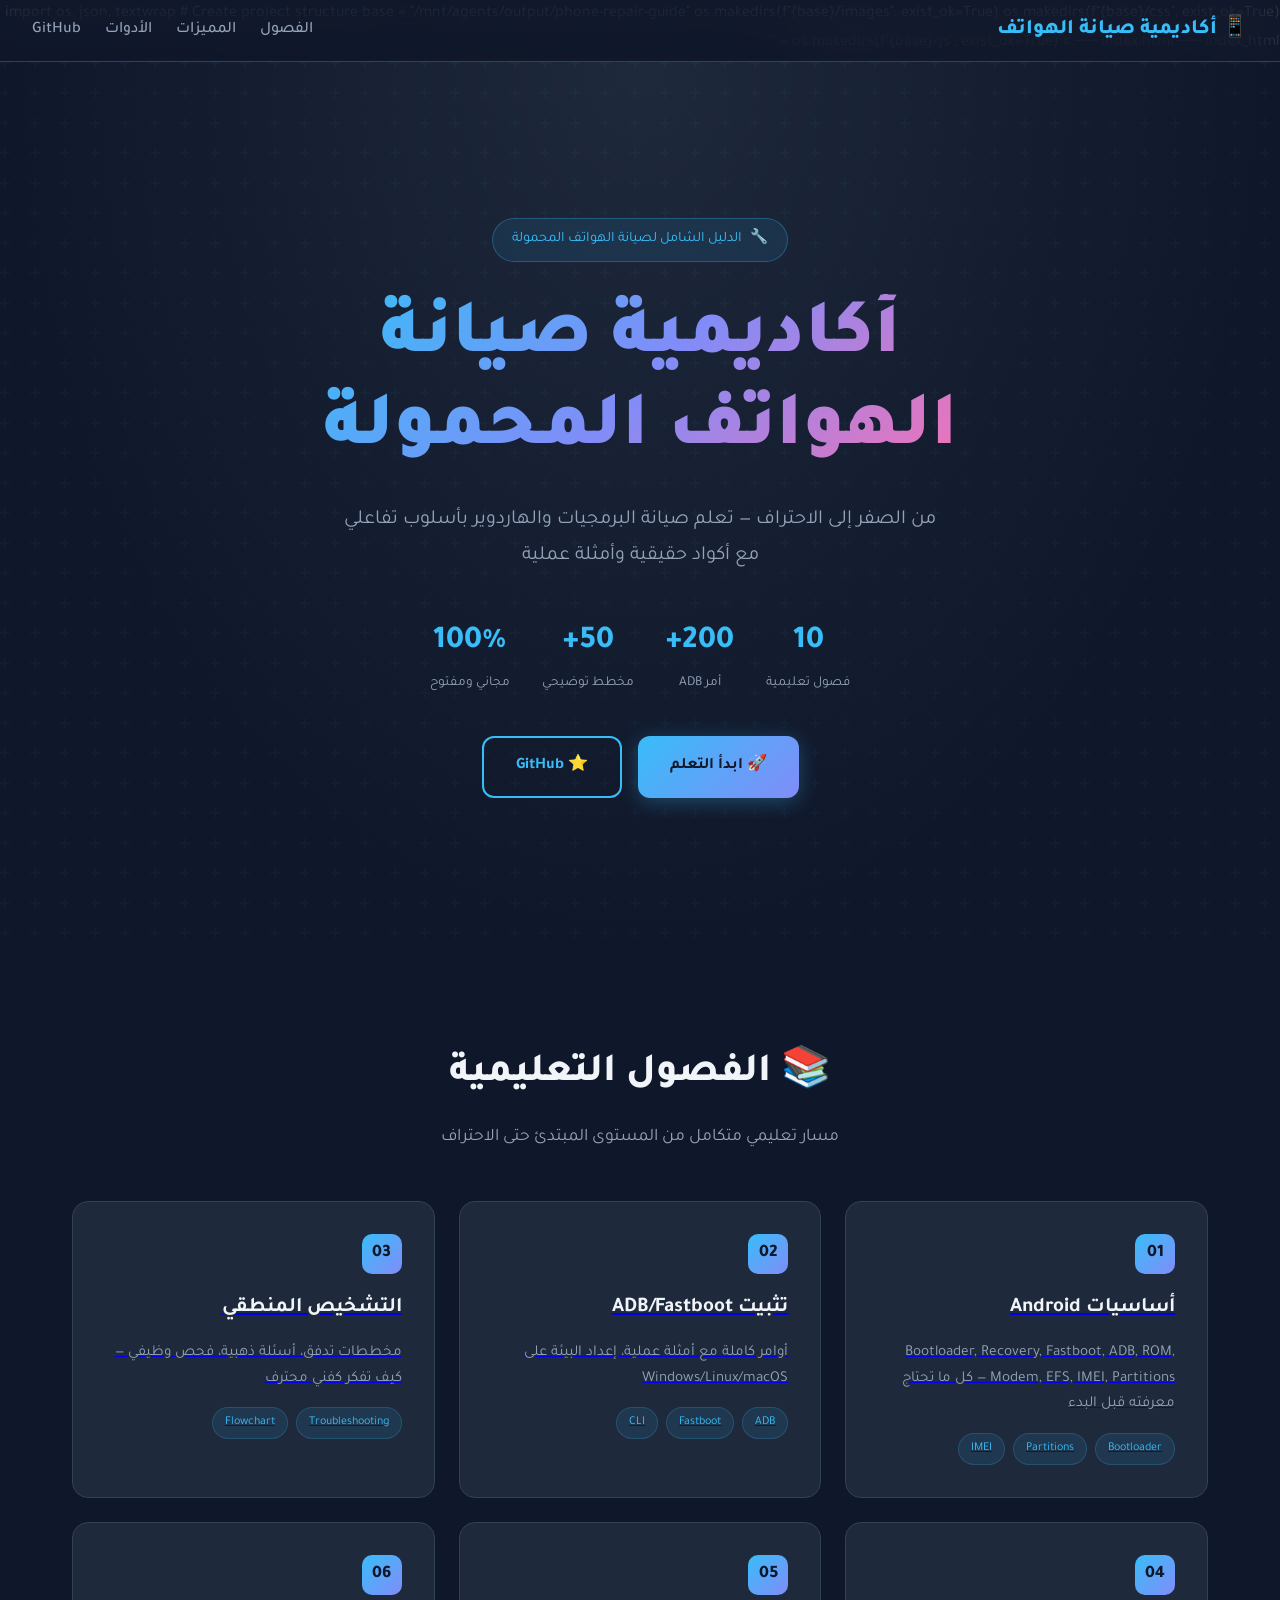
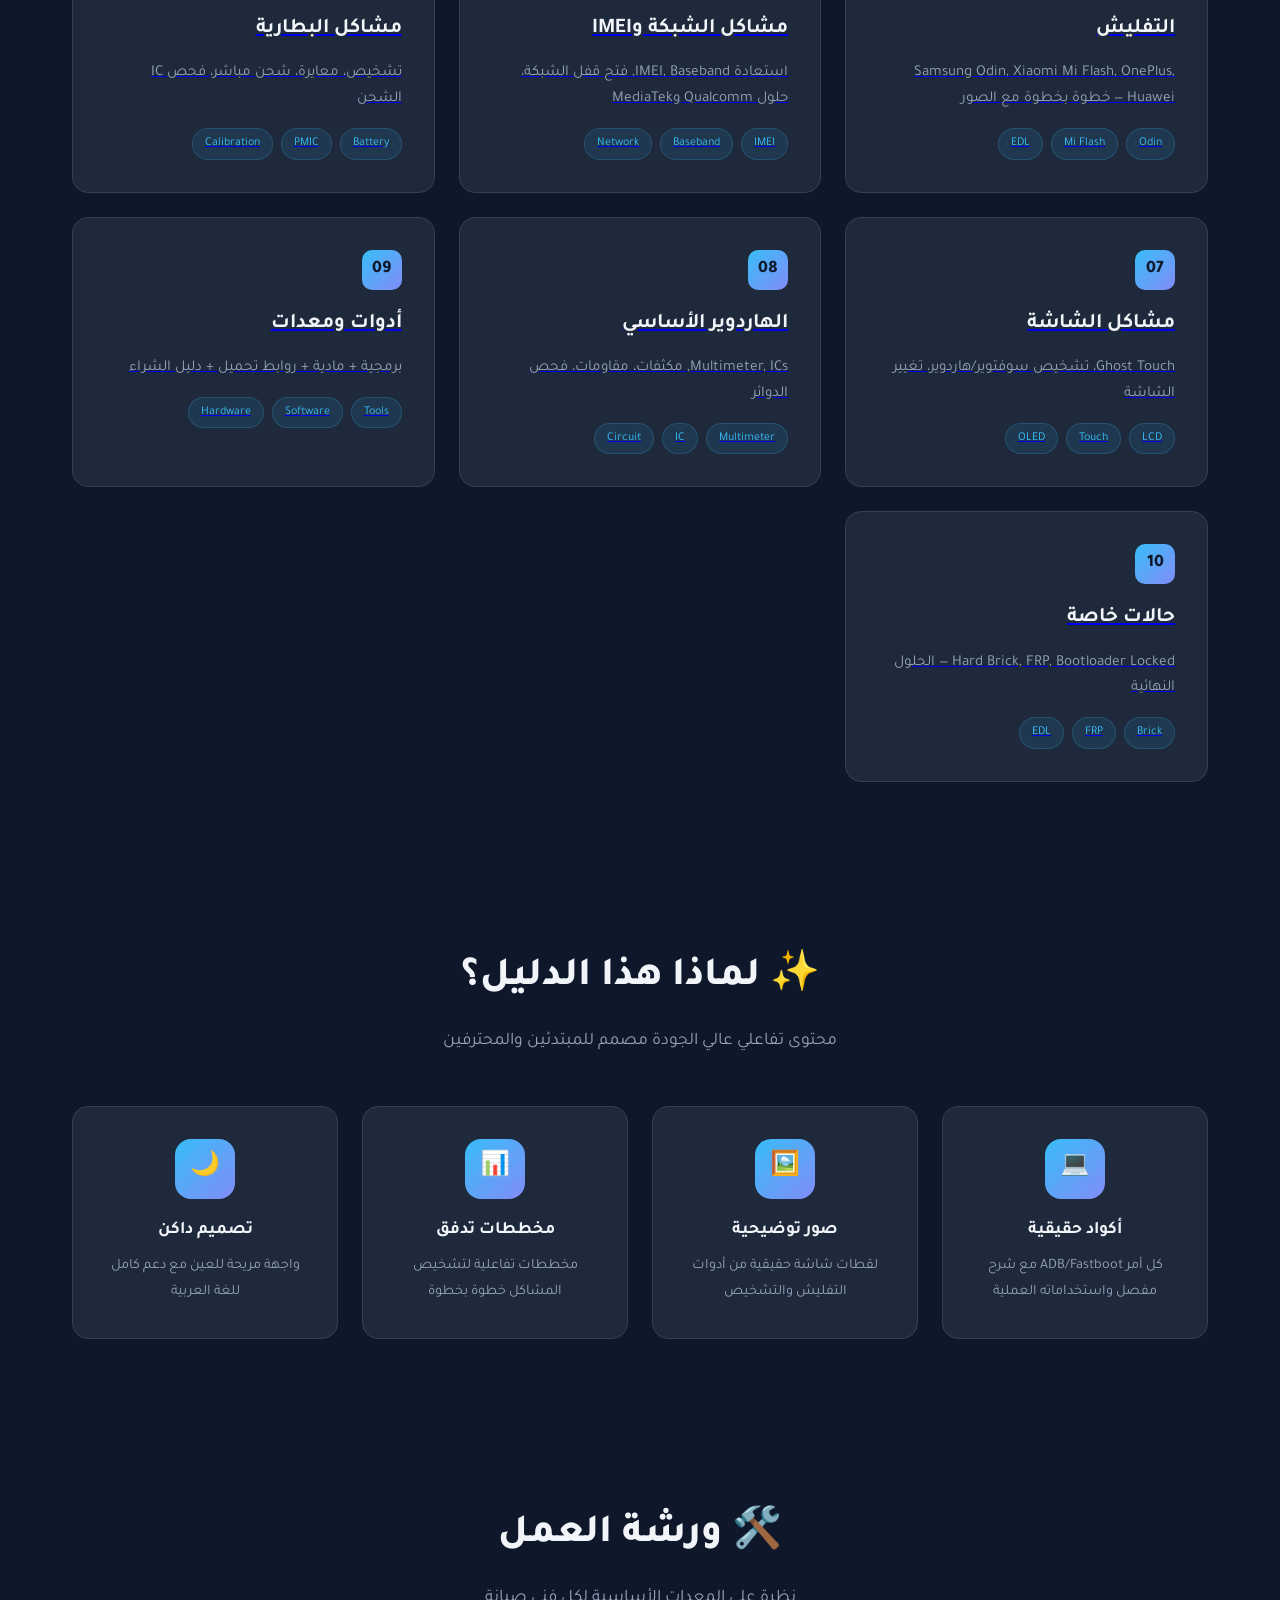
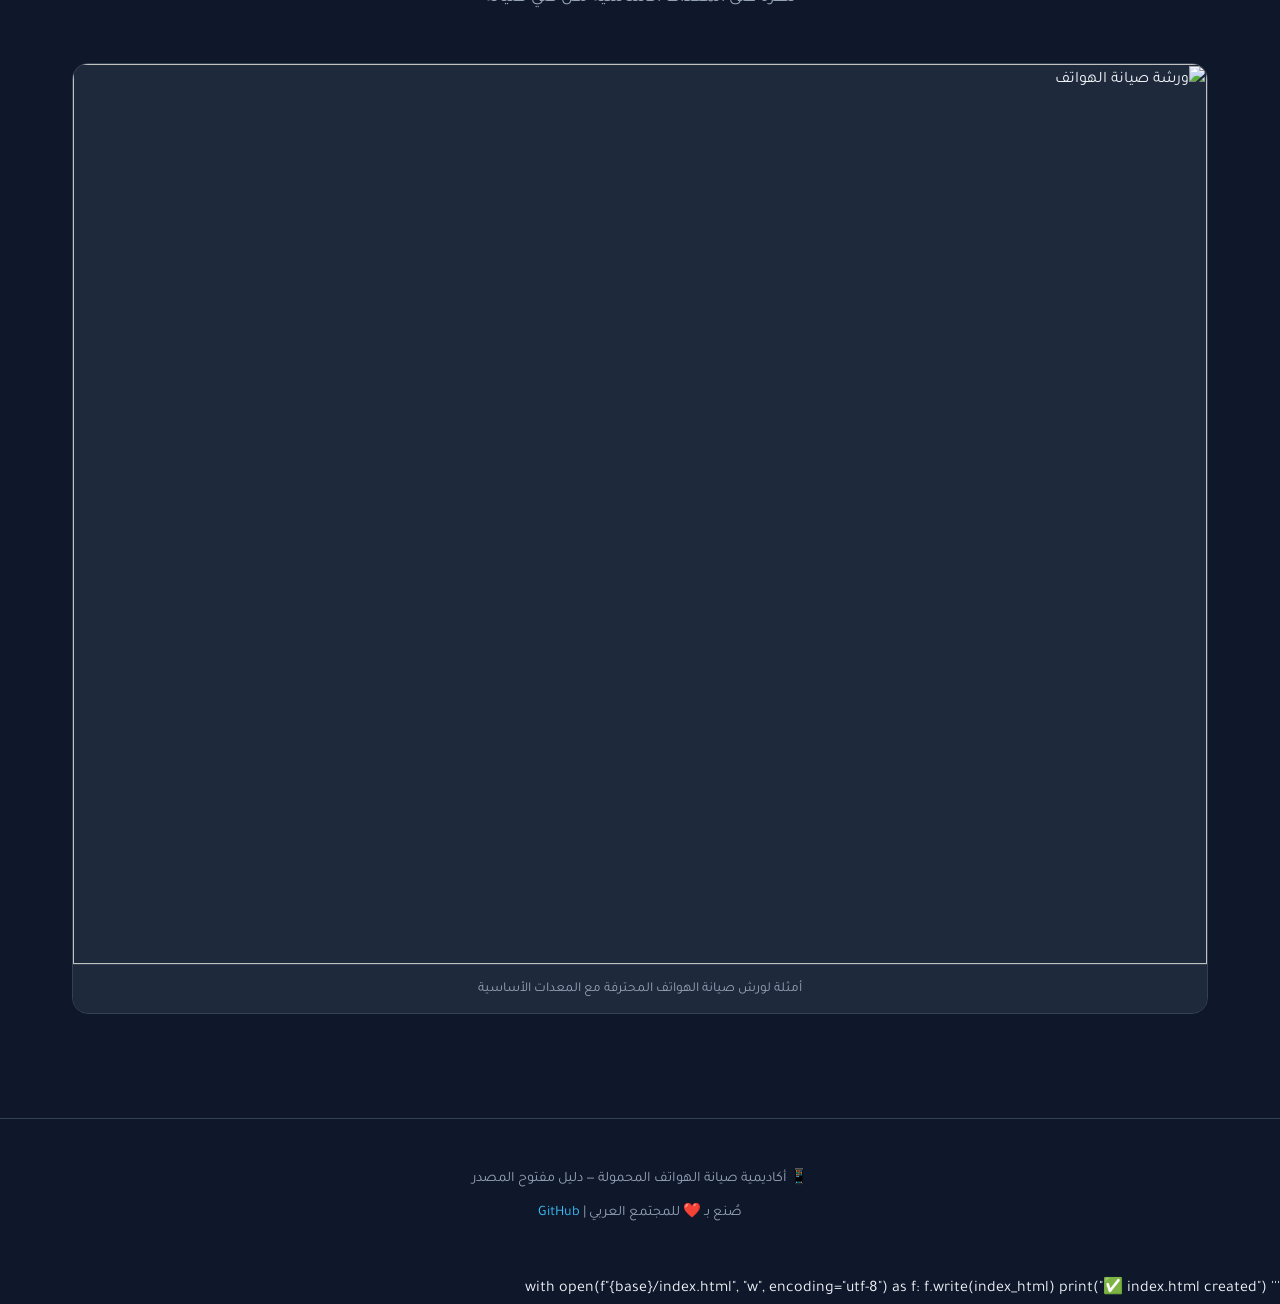
==== commit edb36a67: "Update index.html" ====
--- a/index.html
+++ b/index.html
@@ -1,1369 +1,676 @@
-<!DOCTYPE html>
+
+import os, json, textwrap
+
+# Create project structure
+base = "/mnt/agents/output/phone-repair-guide"
+os.makedirs(f"{base}/images", exist_ok=True)
+os.makedirs(f"{base}/css", exist_ok=True)
+os.makedirs(f"{base}/js", exist_ok=True)
+
+# ── index.html ──
+index_html = '''<!DOCTYPE html>
 <html lang="ar" dir="rtl">
 <head>
-    <meta charset="UTF-8">
-    <meta name="viewport" content="width=device-width, initial-scale=1.0">
-    <title>المنهج العملي الأسطوري لصيانة الهواتف - أندرويد</title>
-    <link rel="stylesheet" href="style.css">
-    <link rel="icon" href="data:image/svg+xml,<svg xmlns='http://www.w3.org/2000/svg' viewBox='0 0 100 100'><text y='.9em' font-size='90'>📱</text></svg>">
+<meta charset="UTF-8">
+<meta name="viewport" content="width=device-width, initial-scale=1.0">
+<title>أكاديمية صيانة الهواتف المحمولة</title>
+<link rel="preconnect" href="https://fonts.googleapis.com">
+<link href="https://fonts.googleapis.com/css2?family=Tajawal:wght@400;500;700;800;900&family=Fira+Code:wght@400;600&display=swap" rel="stylesheet">
+<style>
+:root {
+  --c-bg: #0f172a;
+  --c-surface: #1e293b;
+  --c-surface2: #334155;
+  --c-primary: #38bdf8;
+  --c-secondary: #818cf8;
+  --c-accent: #f472b6;
+  --c-success: #34d399;
+  --c-warning: #fbbf24;
+  --c-danger: #f87171;
+  --c-text: #f1f5f9;
+  --c-text2: #94a3b8;
+  --c-border: #334155;
+  --glow: 0 0 20px rgba(56,189,248,0.15);
+}
+* { box-sizing: border-box; margin: 0; padding: 0; }
+html { scroll-behavior: smooth; }
+body {
+  font-family: 'Tajawal', sans-serif;
+  background: var(--c-bg);
+  color: var(--c-text);
+  line-height: 1.8;
+  overflow-x: hidden;
+}
+
+/* ===== HERO ===== */
+.hero {
+  min-height: 100vh;
+  display: flex;
+  flex-direction: column;
+  align-items: center;
+  justify-content: center;
+  text-align: center;
+  padding: 2rem;
+  position: relative;
+  background: radial-gradient(ellipse at top, #1e293b 0%, #0f172a 70%);
+  overflow: hidden;
+}
+.hero::before {
+  content: '';
+  position: absolute;
+  inset: 0;
+  background: url("data:image/svg+xml,%3Csvg width='60' height='60' viewBox='0 0 60 60' xmlns='http://www.w3.org/2000/svg'%3E%3Cg fill='none' fill-rule='evenodd'%3E%3Cg fill='%2338bdf8' fill-opacity='0.03'%3E%3Cpath d='M36 34v-4h-2v4h-4v2h4v4h2v-4h4v-2h-4zm0-30V0h-2v4h-4v2h4v4h2V6h4V4h-4zM6 34v-4H4v4H0v2h4v4h2v-4h4v-2H6zM6 4V0H4v4H0v2h4v4h2V6h4V4H6z'/%3E%3C/g%3E%3C/g%3E%3C/svg%3E");
+  pointer-events: none;
+}
+.hero-badge {
+  display: inline-flex;
+  align-items: center;
+  gap: 0.5rem;
+  background: rgba(56,189,248,0.1);
+  border: 1px solid rgba(56,189,248,0.3);
+  padding: 0.5rem 1.2rem;
+  border-radius: 50px;
+  font-size: 0.9rem;
+  color: var(--c-primary);
+  margin-bottom: 2rem;
+  backdrop-filter: blur(10px);
+}
+.hero h1 {
+  font-size: clamp(2.5rem, 6vw, 5rem);
+  font-weight: 900;
+  line-height: 1.2;
+  margin-bottom: 1.5rem;
+  background: linear-gradient(135deg, #38bdf8, #818cf8, #f472b6);
+  -webkit-background-clip: text;
+  -webkit-text-fill-color: transparent;
+  background-clip: text;
+}
+.hero p {
+  font-size: 1.25rem;
+  color: var(--c-text2);
+  max-width: 600px;
+  margin-bottom: 2.5rem;
+}
+.hero-stats {
+  display: flex;
+  gap: 2rem;
+  margin-bottom: 2.5rem;
+  flex-wrap: wrap;
+  justify-content: center;
+}
+.hero-stat {
+  text-align: center;
+}
+.hero-stat .num {
+  font-size: 2rem;
+  font-weight: 800;
+  color: var(--c-primary);
+}
+.hero-stat .label {
+  font-size: 0.85rem;
+  color: var(--c-text2);
+}
+.hero-cta {
+  display: flex;
+  gap: 1rem;
+  flex-wrap: wrap;
+  justify-content: center;
+}
+.btn {
+  display: inline-flex;
+  align-items: center;
+  gap: 0.5rem;
+  padding: 0.9rem 2rem;
+  border-radius: 12px;
+  font-weight: 700;
+  font-size: 1rem;
+  text-decoration: none;
+  transition: all 0.3s ease;
+  cursor: pointer;
+  border: none;
+  font-family: inherit;
+}
+.btn-primary {
+  background: linear-gradient(135deg, var(--c-primary), var(--c-secondary));
+  color: #0f172a;
+  box-shadow: 0 4px 20px rgba(56,189,248,0.3);
+}
+.btn-primary:hover {
+  transform: translateY(-2px);
+  box-shadow: 0 8px 30px rgba(56,189,248,0.4);
+}
+.btn-outline {
+  background: transparent;
+  color: var(--c-primary);
+  border: 2px solid var(--c-primary);
+}
+.btn-outline:hover {
+  background: rgba(56,189,248,0.1);
+}
+
+/* ===== NAV ===== */
+nav {
+  position: fixed;
+  top: 0;
+  left: 0;
+  right: 0;
+  z-index: 1000;
+  background: rgba(15,23,42,0.8);
+  backdrop-filter: blur(20px);
+  border-bottom: 1px solid var(--c-border);
+  padding: 0.75rem 2rem;
+  display: flex;
+  align-items: center;
+  justify-content: space-between;
+  transition: all 0.3s;
+}
+nav.scrolled { padding: 0.5rem 2rem; background: rgba(15,23,42,0.95); }
+.nav-logo { font-weight: 800; font-size: 1.3rem; color: var(--c-primary); }
+.nav-links { display: flex; gap: 1.5rem; list-style: none; }
+.nav-links a { color: var(--c-text2); text-decoration: none; font-weight: 500; transition: color 0.2s; }
+.nav-links a:hover { color: var(--c-primary); }
+
+/* ===== SECTIONS ===== */
+section { padding: 5rem 2rem; max-width: 1200px; margin: 0 auto; }
+.section-header {
+  text-align: center;
+  margin-bottom: 3rem;
+}
+.section-header h2 {
+  font-size: 2.5rem;
+  font-weight: 800;
+  margin-bottom: 0.75rem;
+  color: var(--c-text);
+}
+.section-header p {
+  color: var(--c-text2);
+  font-size: 1.1rem;
+  max-width: 600px;
+  margin: 0 auto;
+}
+
+/* ===== CARDS ===== */
+.chapters-grid {
+  display: grid;
+  grid-template-columns: repeat(auto-fill, minmax(320px, 1fr));
+  gap: 1.5rem;
+}
+.chapter-card {
+  background: var(--c-surface);
+  border: 1px solid var(--c-border);
+  border-radius: 16px;
+  padding: 2rem;
+  transition: all 0.3s ease;
+  position: relative;
+  overflow: hidden;
+}
+.chapter-card::before {
+  content: '';
+  position: absolute;
+  top: 0;
+  left: 0;
+  right: 0;
+  height: 3px;
+  background: linear-gradient(90deg, var(--c-primary), var(--c-secondary), var(--c-accent));
+  opacity: 0;
+  transition: opacity 0.3s;
+}
+.chapter-card:hover {
+  transform: translateY(-5px);
+  box-shadow: var(--glow);
+  border-color: rgba(56,189,248,0.3);
+}
+.chapter-card:hover::before { opacity: 1; }
+.chapter-num {
+  display: inline-flex;
+  align-items: center;
+  justify-content: center;
+  width: 40px;
+  height: 40px;
+  background: linear-gradient(135deg, var(--c-primary), var(--c-secondary));
+  color: #0f172a;
+  font-weight: 800;
+  border-radius: 10px;
+  margin-bottom: 1rem;
+  font-size: 1.1rem;
+}
+.chapter-card h3 {
+  font-size: 1.3rem;
+  font-weight: 700;
+  margin-bottom: 0.75rem;
+  color: var(--c-text);
+}
+.chapter-card p {
+  color: var(--c-text2);
+  font-size: 0.95rem;
+  line-height: 1.7;
+}
+.chapter-tags {
+  display: flex;
+  gap: 0.5rem;
+  flex-wrap: wrap;
+  margin-top: 1rem;
+}
+.tag {
+  font-size: 0.75rem;
+  padding: 0.25rem 0.75rem;
+  border-radius: 50px;
+  background: rgba(56,189,248,0.1);
+  color: var(--c-primary);
+  border: 1px solid rgba(56,189,248,0.2);
+}
+
+/* ===== FEATURES ===== */
+.features-grid {
+  display: grid;
+  grid-template-columns: repeat(auto-fill, minmax(260px, 1fr));
+  gap: 1.5rem;
+}
+.feature-box {
+  background: var(--c-surface);
+  border: 1px solid var(--c-border);
+  border-radius: 16px;
+  padding: 2rem;
+  text-align: center;
+  transition: all 0.3s;
+}
+.feature-box:hover {
+  border-color: var(--c-primary);
+  transform: translateY(-3px);
+}
+.feature-icon {
+  width: 60px;
+  height: 60px;
+  margin: 0 auto 1rem;
+  background: linear-gradient(135deg, var(--c-primary), var(--c-secondary));
+  border-radius: 16px;
+  display: flex;
+  align-items: center;
+  justify-content: center;
+  font-size: 1.5rem;
+}
+.feature-box h4 { font-size: 1.1rem; margin-bottom: 0.5rem; }
+.feature-box p { color: var(--c-text2); font-size: 0.9rem; }
+
+/* ===== CODE BLOCK ===== */
+.code-block {
+  background: #0d1117;
+  border: 1px solid #30363d;
+  border-radius: 12px;
+  overflow: hidden;
+  margin: 1.5rem 0;
+}
+.code-header {
+  display: flex;
+  align-items: center;
+  justify-content: space-between;
+  padding: 0.6rem 1rem;
+  background: #161b22;
+  border-bottom: 1px solid #30363d;
+}
+.code-title {
+  font-family: 'Fira Code', monospace;
+  font-size: 0.8rem;
+  color: #8b949e;
+}
+.code-dots { display: flex; gap: 6px; }
+.code-dot { width: 10px; height: 10px; border-radius: 50%; }
+.code-dot.r { background: #ff5f56; }
+.code-dot.y { background: #ffbd2e; }
+.code-dot.g { background: #27c93f; }
+pre {
+  padding: 1.2rem;
+  overflow-x: auto;
+  font-family: 'Fira Code', monospace;
+  font-size: 0.85rem;
+  line-height: 1.7;
+  color: #e6edf3;
+}
+pre .comment { color: #8b949e; }
+pre .keyword { color: #ff7b72; }
+pre .string { color: #a5d6ff; }
+pre .func { color: #d2a8ff; }
+pre .num { color: #79c0ff; }
+pre .tag { color: #7ee787; }
+
+/* ===== TERMINAL ===== */
+.terminal {
+  background: #0d1117;
+  border: 1px solid #30363d;
+  border-radius: 12px;
+  overflow: hidden;
+  margin: 1.5rem 0;
+}
+.terminal-header {
+  display: flex;
+  align-items: center;
+  gap: 0.5rem;
+  padding: 0.6rem 1rem;
+  background: #161b22;
+  border-bottom: 1px solid #30363d;
+}
+.terminal-body {
+  padding: 1.2rem;
+  font-family: 'Fira Code', monospace;
+  font-size: 0.85rem;
+  line-height: 1.8;
+  color: #e6edf3;
+}
+.terminal-body .cmd { color: #7ee787; }
+.terminal-body .output { color: #8b949e; }
+.terminal-body .prompt { color: #ff7b72; }
+
+/* ===== TABLE ===== */
+.data-table {
+  width: 100%;
+  border-collapse: collapse;
+  margin: 1.5rem 0;
+  background: var(--c-surface);
+  border-radius: 12px;
+  overflow: hidden;
+  border: 1px solid var(--c-border);
+}
+.data-table th {
+  background: var(--c-surface2);
+  padding: 1rem;
+  text-align: right;
+  font-weight: 700;
+  color: var(--c-primary);
+  font-size: 0.9rem;
+}
+.data-table td {
+  padding: 0.9rem 1rem;
+  border-top: 1px solid var(--c-border);
+  color: var(--c-text2);
+  font-size: 0.9rem;
+}
+.data-table tr:hover td { background: rgba(56,189,248,0.05); }
+
+/* ===== ALERT ===== */
+.alert {
+  padding: 1rem 1.25rem;
+  border-radius: 12px;
+  margin: 1.5rem 0;
+  display: flex;
+  align-items: flex-start;
+  gap: 0.75rem;
+  border: 1px solid;
+}
+.alert-info { background: rgba(56,189,248,0.08); border-color: rgba(56,189,248,0.3); color: var(--c-primary); }
+.alert-warn { background: rgba(251,191,36,0.08); border-color: rgba(251,191,36,0.3); color: var(--c-warning); }
+.alert-danger { background: rgba(248,113,113,0.08); border-color: rgba(248,113,113,0.3); color: var(--c-danger); }
+.alert-success { background: rgba(52,211,153,0.08); border-color: rgba(52,211,153,0.3); color: var(--c-success); }
+.alert-icon { font-size: 1.2rem; flex-shrink: 0; }
+
+/* ===== IMAGE ===== */
+.img-wrap {
+  border-radius: 16px;
+  overflow: hidden;
+  margin: 1.5rem 0;
+  border: 1px solid var(--c-border);
+  background: var(--c-surface);
+}
+.img-wrap img {
+  width: 100%;
+  height: auto;
+  display: block;
+}
+.img-caption {
+  padding: 0.75rem 1rem;
+  text-align: center;
+  color: var(--c-text2);
+  font-size: 0.85rem;
+  background: var(--c-surface);
+  border-top: 1px solid var(--c-border);
+}
+
+/* ===== FOOTER ===== */
+footer {
+  text-align: center;
+  padding: 3rem 2rem;
+  border-top: 1px solid var(--c-border);
+  color: var(--c-text2);
+  font-size: 0.9rem;
+}
+footer a { color: var(--c-primary); text-decoration: none; }
+
+/* ===== SCROLLBAR ===== */
+::-webkit-scrollbar { width: 8px; }
+::-webkit-scrollbar-track { background: var(--c-bg); }
+::-webkit-scrollbar-thumb { background: var(--c-surface2); border-radius: 4px; }
+::-webkit-scrollbar-thumb:hover { background: var(--c-primary); }
+
+/* ===== PROGRESS BAR ===== */
+.progress-track {
+  height: 4px;
+  background: var(--c-surface2);
+  border-radius: 2px;
+  overflow: hidden;
+  margin: 0.5rem 0;
+}
+.progress-fill {
+  height: 100%;
+  background: linear-gradient(90deg, var(--c-primary), var(--c-secondary));
+  border-radius: 2px;
+  transition: width 0.5s ease;
+}
+
+/* ===== ANIMATIONS ===== */
+@keyframes fadeInUp {
+  from { opacity: 0; transform: translateY(30px); }
+  to { opacity: 1; transform: translateY(0); }
+}
+.animate { animation: fadeInUp 0.6s ease forwards; }
+
+/* ===== RESPONSIVE ===== */
+@media (max-width: 768px) {
+  .nav-links { display: none; }
+  .hero h1 { font-size: 2.2rem; }
+  section { padding: 3rem 1rem; }
+  .chapters-grid { grid-template-columns: 1fr; }
+}
+</style>
 </head>
 <body>
 
-    <!-- ========== زر القائمة للجوال ========== -->
-    <button id="menu-toggle" class="menu-toggle">☰ قائمة الفصول</button>
-
-    <!-- ========== القائمة الجانبية ========== -->
-    <nav id="sidebar" class="sidebar">
-        <div class="sidebar-header">
-            <h2>📱 المنهج الأسطوري</h2>
-            <p>صيانة هواتف أندرويد - عملي 100%</p>
-            <p style="font-size:0.7em;color:#ff9800;">إعداد: مالك 🌹</p>
-        </div>
-        <ul class="chapter-list">
-            <li class="active"><a href="#ch1">١- استقبال الهاتف من العميل</a></li>
-            <li><a href="#ch2">٢- الفحص البصري الخارجي</a></li>
-            <li><a href="#ch3">٣- اختبار التشغيل والبطارية</a></li>
-            <li><a href="#ch4">٤- اختبار الشاشة واللمس</a></li>
-            <li><a href="#ch5">٥- اختبار الأزرار والحساسات</a></li>
-            <li><a href="#ch6">٦- اختبار الصوتيات</a></li>
-            <li><a href="#ch7">٧- اختبار الكاميرات</a></li>
-            <li><a href="#ch8">٨- اختبار الشبكة والإتصال</a></li>
-            <li><a href="#ch9">٩- التشخيص عبر ADB</a></li>
-            <li><a href="#ch10">١٠- التشخيص عبر Fastboot</a></li>
-            <li><a href="#ch11">١١- فحص البوردة بالملتيميتر</a></li>
-            <li><a href="#ch12">١٢- مخططات الأعطال السريعة</a></li>
-        </ul>
-    </nav>
-
-    <!-- ========== المحتوى الرئيسي ========== -->
-    <main id="main-content" class="main-content">
-
-        <!-- ========== هيدر الصفحة ========== -->
-        <header class="page-header">
-            <h1>📱 المنهج العملي الأسطوري لصيانة الهواتف</h1>
-            <p class="subtitle">أندرويد - فحص، تشخيص، إصلاح - خطوة بخطوة مع شرح كل أمر</p>
-            <div class="header-badges">
-                <span class="badge">✅ Samsung</span>
-                <span class="badge">✅ Xiaomi</span>
-                <span class="badge">✅ OnePlus</span>
-                <span class="badge">✅ Huawei</span>
-                <span class="badge">✅ ADB</span>
-                <span class="badge">✅ Fastboot</span>
-                <span class="badge">✅ ملتيميتر</span>
-            </div>
-        </header>
-
-        <!-- ==================== الفصل الأول ==================== -->
-        <section id="ch1" class="chapter">
-            <h2 class="chapter-title">
-                <span class="chapter-number">١</span>
-                استقبال الهاتف من العميل – الأسئلة الذهبية
-            </h2>
-
-            <div class="note-box warning">
-                <strong>⚠️ قاعدة ذهبية:</strong> 50% من التشخيص يتم قبل أن تفتح الهاتف! الأسئلة الصحيحة توفر عليك ساعات من العمل الضائع.
-            </div>
-
-            <h3>🗣️ الأسئلة الذهبية العشرة (اسأل قبل أن تلمس)</h3>
-            <div class="table-responsive">
-                <table class="dict-table">
-                    <thead>
-                        <tr>
-                            <th>#</th>
-                            <th>السؤال</th>
-                            <th>لماذا أسأل؟ (الهدف التشخيصي)</th>
-                        </tr>
-                    </thead>
-                    <tbody>
-                        <tr>
-                            <td>١</td>
-                            <td><strong>ما المشكلة بالضبط؟</strong></td>
-                            <td>تحديد العطل الأساسي. لا تعتمد على "الهاتف خربان"، أصر على وصف دقيق.</td>
-                        </tr>
-                        <tr>
-                            <td>٢</td>
-                            <td><strong>متى بدأت المشكلة؟</strong></td>
-                            <td>مفاجئ = سقوط أو شورت. تدريجي = تآكل قطعة أو بطارية.</td>
-                        </tr>
-                        <tr>
-                            <td>٣</td>
-                            <td><strong>ماذا كنت تفعل عندما حدثت؟</strong></td>
-                            <td>تحديث؟ لعبة ثقيلة؟ شحن؟ تعرض للماء؟ كل سيناريو له تشخيصه.</td>
-                        </tr>
-                        <tr>
-                            <td>٤</td>
-                            <td><strong>هل تعرض لسقوط قوي؟</strong></td>
-                            <td>اشتباه Cold Solder (لحام بارد) تحت المعالج أو الآي سي.</td>
-                        </tr>
-                        <tr>
-                            <td>٥</td>
-                            <td><strong>هل تعرض لماء أو رطوبة؟</strong></td>
-                            <td>تآكل، شورت، صدأ. لا تشحنه أبداً قبل الفتح والتنظيف.</td>
-                        </tr>
-                        <tr>
-                            <td>٦</td>
-                            <td><strong>هل تم تغيير أي قطعة سابقاً؟</strong></td>
-                            <td>شاشة، بطارية، بورت. القطع التجارية قد تكون سبباً جديداً.</td>
-                        </tr>
-                        <tr>
-                            <td>٧</td>
-                            <td><strong>هل حاولت إصلاحه بنفسك أو عند فني آخر؟</strong></td>
-                            <td>اكتشاف عبث داخلي: براغي ناقصة، فيصلات مقطوعة، لحام رديء.</td>
-                        </tr>
-                        <tr>
-                            <td>٨</td>
-                            <td><strong>هل ظهرت رسائل خطأ معينة؟</strong></td>
-                            <td>مثلاً "الشبكة غير متوفرة" أو "ارتفاع حرارة الهاتف". رسالة محددة = تشخيص محدد.</td>
-                        </tr>
-                        <tr>
-                            <td>٩</td>
-                            <td><strong>هل تسخن منطقة معينة عند اللمس؟</strong></td>
-                            <td>تحديد الآي سي التالف. أعلى الكاميرا = شبكة. أسفل = شحن. الوسط = معالج.</td>
-                        </tr>
-                        <tr>
-                            <td>١٠</td>
-                            <td><strong>هل تمانع مسح البيانات بالكامل؟</strong></td>
-                            <td>خذ إذن قبل أي Wipe. وإلا أنت مسؤول عن البيانات المفقودة.</td>
-                        </tr>
-                    </tbody>
-                </table>
-            </div>
-
-            <h3>📋 نموذج استقبال جهاز (اطبعه وعلقه في محلك)</h3>
-            <div class="code-block">
-                <div class="code-header">
-                    <span>📋 نموذج استقبال جهاز للطباعة</span>
-                    <button class="copy-btn" onclick="copyCode(this)">📋 نسخ</button>
-                </div>
-<pre>
-============================================
-        نموذج استقبال جهاز - ورشة الصيانة
-============================================
-اسم العميل: __________________  رقم الجوال: __________________
-نوع الهاتف: __________________  الموديل: __________________
-IMEI 1: __________________  IMEI 2: __________________
-المشكلة بالتفصيل: __________________________________________
-____________________________________________________________
-متى بدأت؟ _________________________________________________
-هل تعرض لسقوط؟ نعم / لا     هل تعرض لماء؟ نعم / لا
-هل تم فتحه سابقاً؟ نعم / لا     هل به كسر ظاهر؟ نعم / لا
-كلمة سر الهاتف: __________________
-حساب جوجل (ايميل): __________________
-تم إعلام العميل أن البيانات قد تمسح: نعم / لا
-توقيع العميل: __________________  التاريخ: ____/____/____
-============================================
-</pre>
-            </div>
-        </section>
-
-        <!-- ==================== الفصل الثاني ==================== -->
-        <section id="ch2" class="chapter">
-            <h2 class="chapter-title">
-                <span class="chapter-number">٢</span>
-                الفحص البصري الخارجي – ماذا ترى قبل أن تفتح؟
-            </h2>
-
-            <div class="note-box tip">
-                <strong>💡 الأدوات المطلوبة:</strong> عينك، عدسة مكبرة، كشاف ضوء أبيض، فرشاة ناعمة، كحول أيزوبروبيل 99%.
-            </div>
-
-            <h3>🔍 قائمة الفحص البصري – 10 نقاط تفحصها</h3>
-            <div class="table-responsive">
-                <table class="dict-table">
-                    <thead>
-                        <tr>
-                            <th>#</th>
-                            <th>العنصر</th>
-                            <th>ماذا تفحص؟</th>
-                            <th>علامات الخطر (Red Flags)</th>
-                        </tr>
-                    </thead>
-                    <tbody>
-                        <tr>
-                            <td>١</td>
-                            <td><strong>الهيكل والإطار</strong></td>
-                            <td>انحناءات، فراغات بين الغطاء والجسم</td>
-                            <td>انحناء = سقوط قوي = Cold Solder تحت المعالج أو الرام</td>
-                        </tr>
-                        <tr>
-                            <td>٢</td>
-                            <td><strong>الشاشة</strong></td>
-                            <td>كسور، خدوش عميقة، بقع</td>
-                            <td>بقعة بنفسجية/سوداء = ضغط داخلي على LCD = تغيير شاشة</td>
-                        </tr>
-                        <tr>
-                            <td>٣</td>
-                            <td><strong>عدسة الكاميرا</strong></td>
-                            <td>مكسورة؟ غبار خلف العدسة؟</td>
-                            <td>غبار خلف العدسة = الهاتف فُتح سابقاً ولم يُغلق جيداً</td>
-                        </tr>
-                        <tr>
-                            <td>٤</td>
-                            <td><strong>بورت الشحن</strong></td>
-                            <td>أوساخ، دبابيس معوجة، صدأ</td>
-                            <td>الدبوس الأوسط مكسور = تغيير البورت بالكامل</td>
-                        </tr>
-                        <tr>
-                            <td>٥</td>
-                            <td><strong>فتحة المايك السفلية</strong></td>
-                            <td>مسدودة بغبار أو طين؟</td>
-                            <td>انسداد = صوت مايك ضعيف أو مقطوع</td>
-                        </tr>
-                        <tr>
-                            <td>٦</td>
-                            <td><strong>شبكة السماعة الأمامية</strong></td>
-                            <td>مسدودة؟</td>
-                            <td>انسداد = صوت سماعة الأذن منخفض جداً</td>
-                        </tr>
-                        <tr>
-                            <td>٧</td>
-                            <td><strong>حساس التقارب</strong></td>
-                            <td>غبار على الزجاج فوق الحساس؟</td>
-                            <td>غبار = الشاشة تطفى أثناء المكالمة ولا ترجع</td>
-                        </tr>
-                        <tr>
-                            <td>٨</td>
-                            <td><strong>مؤشر الرطوبة LDI</strong></td>
-                            <td>لونه؟ (أبيض أم أحمر)</td>
-                            <td>أحمر/وردي = دخول ماء! لا تشحن الهاتف. افتح ونظف فوراً.</td>
-                        </tr>
-                        <tr>
-                            <td>٩</td>
-                            <td><strong>مسامير الهيكل</strong></td>
-                            <td>موجودة؟ عليها خدوش؟</td>
-                            <td>مسامير مفقودة أو مخدوشة = الهاتف فُتح سابقاً</td>
-                        </tr>
-                        <tr>
-                            <td>١٠</td>
-                            <td><strong>درج الشريحة</strong></td>
-                            <td>موجود؟ مطابق للجهاز؟</td>
-                            <td>درج غير أصلي قد يسبب مشاكل في قراءة SIM</td>
-                        </tr>
-                    </tbody>
-                </table>
-            </div>
-
-            <h3>💧 فحص دخول الماء – 4 خطوات</h3>
-            <ol class="steps-list">
-                <li><strong>ابحث عن مؤشر الرطوبة (LDI):</strong>
-                    <ul>
-                        <li><strong>Samsung:</strong> داخل درج الشريحة (أبيض = سليم، أحمر/بنفسجي = ماء)</li>
-                        <li><strong>Xiaomi:</strong> غالباً على البراغي الداخلية أو البطارية</li>
-                        <li><strong>OnePlus:</strong> داخل درج الشريحة</li>
-                        <li><strong>Huawei:</strong> خلف الغطاء الخلفي</li>
-                    </ul>
-                </li>
-                <li><strong>إذا وجدت أثر ماء:</strong> لا تشحن الهاتف أبداً!</li>
-                <li><strong>افتح الهاتف فوراً</strong> وافصل فيصل البطارية</li>
-                <li><strong>نظف البوردة</strong> بفرشاة + كحول أيزوبروبيل 99% وجفف جيداً</li>
-            </ol>
-        </section>
-
-        <!-- ==================== الفصل الثالث ==================== -->
-        <section id="ch3" class="chapter">
-            <h2 class="chapter-title">
-                <span class="chapter-number">٣</span>
-                اختبار التشغيل والبطارية – هل يشتغل؟
-            </h2>
-
-            <div class="note-box warning">
-                <strong>⚠️ تذكر:</strong> أول شيء تفحصه في أي هاتف لا يشتغل هو البطارية والبورت، وليس البوردة مباشرة.
-            </div>
-
-            <h3>🪫 سلم فحص الهاتف الميت تماماً (7 خطوات)</h3>
-            <div class="flow-chart">
-                <div class="flow-step">
-                    <span class="flow-num">1</span>
-                    <strong>وصله بشاحن أصلي لمدة 30 دقيقة</strong>
-                    <span class="flow-result fail">لا توجد علامة حياة ← انتقل للخطوة 2</span>
-                    <span class="flow-result success">يشتغل ← المشكلة كانت بطارية فارغة تماماً</span>
-                </div>
-                <div class="flow-step">
-                    <span class="flow-num">2</span>
-                    <strong>جرب سلك وشاحن آخر معروفين</strong>
-                    <span class="flow-result fail">لا يستجيب ← انتقل للخطوة 3</span>
-                    <span class="flow-result success">يشتغل ← السلك أو الشاحن القديم تالف</span>
-                </div>
-                <div class="flow-step">
-                    <span class="flow-num">3</span>
-                    <strong>نظف بورت الشحن</strong> (فرشاة + كحول + هواء مضغوط)
-                    <span class="flow-result fail">لا يستجيب ← انتقل للخطوة 4</span>
-                    <span class="flow-result success">يشتغل ← البورت كان مسدوداً بالغبار</span>
-                </div>
-                <div class="flow-step">
-                    <span class="flow-num">4</span>
-                    <strong>جرب الشحن اللاسلكي</strong> (إذا كان الهاتف يدعمه)
-                    <span class="flow-result fail">لا يستجيب ← انتقل للخطوة 5</span>
-                    <span class="flow-result success">يشحن ← بورت الشحن تالف ويحتاج تغيير</span>
-                </div>
-                <div class="flow-step">
-                    <span class="flow-num">5</span>
-                    <strong>افتح الهاتف وافصل فيصل البطارية</strong>
-                    <span class="flow-result">قس البطارية بالملتيميتر مباشرة</span>
-                </div>
-                <div class="flow-step">
-                    <span class="flow-num">6</span>
-                    <strong>البطارية أقل من 3.3V:</strong> اشحنها بباور سبلاي خارجي على 4V و 0.5A
-                    <span class="flow-result fail">لا تشحن ← البطارية تالفة، استبدلها</span>
-                    <span class="flow-result success">تشحن ← أعد توصيلها وجرب التشغيل</span>
-                </div>
-                <div class="flow-step">
-                    <span class="flow-num">7</span>
-                    <strong>البطارية سليمة (3.7V-4.2V) والهاتف لا يشتغل:</strong>
-                    <span class="flow-result fail">المشكلة في البوردة: IC شحن، PMIC، أو شورت</span>
-                </div>
-            </div>
-
-            <!-- أمر ADB 1 -->
-            <h3>📱 الأمر الأسطوري #1: فحص صحة البطارية عبر ADB</h3>
-            <div class="code-block">
-                <div class="code-header">
-                    <span>🔋 الأمر: فحص البطارية تفصيلياً</span>
-                    <button class="copy-btn" onclick="copyCode(this)">📋 نسخ</button>
-                </div>
-<pre><code>adb shell dumpsys battery</code></pre>
-            </div>
-            <div class="explain-box">
-                <h4>🧠 شرح الأمر وماذا يصلح:</h4>
-                <ul>
-                    <li><strong>ماذا يفعل هذا الأمر؟</strong> يعرض لك تقريراً كاملاً عن حالة البطارية من داخل نظام أندرويد.</li>
-                    <li><strong>متى تستخدمه؟</strong> عندما يشتكي العميل من "البطارية تخلص بسرعة" أو "الهاتف يفصل فجأة" أو "لا يشحن".</li>
-                    <li><strong>كيف تقرأ النتيجة؟</strong> انظر إلى هذه القيم:
-                        <ul>
-                            <li><code>health: 2</code> = البطارية سليمة ✅</li>
-                            <li><code>health: 1</code> = حالة غير معروفة ⚠️</li>
-                            <li><code>health: 3</code> = حرارة زائدة 🔥 (افصل الشاحن)</li>
-                            <li><code>health: 4</code> = البطارية تالفة ❌ (استبدلها)</li>
-                            <li><code>health: 5</code> = جهد زائد ⚡ (خطر!)</li>
-                            <li><code>level:</code> نسبة الشحن الحالية</li>
-                            <li><code>temperature: 350</code> = 35 درجة مئوية (طبيعي)</li>
-                            <li><code>temperature: 450+</code> = خطر! حرارة زائدة</li>
-                        </ul>
-                    </li>
-                    <li><strong>ماذا تصلح بهذا الأمر؟</strong> توفر على نفسك فتح الهاتف. تعرف في 3 ثوانٍ إذا كانت البطارية هي المشكلة أم لا.</li>
-                </ul>
-            </div>
-
-            <!-- أمر ADB 2 -->
-            <h3>📱 الأمر الأسطوري #2: معرفة عدد دورات شحن البطارية</h3>
-            <div class="code-block">
-                <div class="code-header">
-                    <span>🔋 الأمر: عدد دورات الشحن</span>
-                    <button class="copy-btn" onclick="copyCode(this)">📋 نسخ</button>
-                </div>
-<pre><code>adb shell cat /sys/class/power_supply/battery/cycle_count</code></pre>
-            </div>
-            <div class="explain-box">
-                <h4>🧠 شرح الأمر وماذا يصلح:</h4>
-                <ul>
-                    <li><strong>ماذا يفعل؟</strong> يقرأ عداد دورات الشحن الكاملة التي مرت على البطارية.</li>
-                    <li><strong>كيف تقرأ؟</strong> الرقم الظاهر = عدد الدورات. فوق 500 دورة = البطارية قاربت نهاية عمرها الافتراضي وتحتاج استبدال.</li>
-                    <li><strong>متى تستخدمه؟</strong> عندما يقول العميل "بطاريتي ما تعمر". هذا الرقم دليل قاطع.</li>
-                </ul>
-            </div>
-
-            <!-- أمر ADB 3 -->
-            <h3>📱 الأمر الأسطوري #3: معرفة السعة الفعلية المتبقية</h3>
-            <div class="code-block">
-                <div class="code-header">
-                    <span>🔋 الأمر: السعة الفعلية مقابل السعة الأصلية</span>
-                    <button class="copy-btn" onclick="copyCode(this)">📋 نسخ</button>
-                </div>
-<pre><code>adb shell cat /sys/class/power_supply/battery/charge_full
-adb shell cat /sys/class/power_supply/battery/charge_full_design</code></pre>
-            </div>
-            <div class="explain-box">
-                <h4>🧠 شرح الأمر وماذا يصلح:</h4>
-                <ul>
-                    <li><strong>ماذا يفعل؟</strong>
-                        <ul>
-                            <li><code>charge_full_design</code> = السعة الأصلية التي صممت عليها البطارية (مثلاً 4500 مللي أمبير)</li>
-                            <li><code>charge_full</code> = السعة الفعلية الحالية التي تستوعبها (مثلاً 3200 مللي أمبير)</li>
-                        </ul>
-                    </li>
-                    <li><strong>كيف تحسب التآكل؟</strong> اقسم <code>charge_full</code> على <code>charge_full_design</code> واضرب في 100. مثلاً: 3200 ÷ 4500 = 71% (فقدت 29% من عمرها).</li>
-                    <li><strong>ماذا تصلح؟</strong> دليل لا يقبل الجدل أمام العميل أن بطاريته تحتاج تغيير.</li>
-                </ul>
-            </div>
-
-            <h3>⚡ قياس البطارية بالملتيميتر (3 خطوات)</h3>
-            <ol class="steps-list">
-                <li>اضبط الملتيميتر على <strong>DC 20V</strong></li>
-                <li>الطرف الأحمر على <strong>+</strong> والأسود على <strong>-</strong></li>
-                <li>القراءة:
-                    <ul>
-                        <li><strong>3.7V - 4.2V</strong> = سليمة</li>
-                        <li><strong>3.3V - 3.6V</strong> = تحتاج شحن خارجي</li>
-                        <li><strong>أقل من 3.3V</strong> = فارغة بالكامل أو تالفة</li>
-                        <li><strong>أكثر من 4.3V</strong> = خطر! منتفخة</li>
-                        <li><strong>0V</strong> = دائرة حماية البطارية مفصولة أو البطارية ميته</li>
-                    </ul>
-                </li>
-            </ol>
-
-            <h3>🔌 فحص بورت الشحن بالملتيميتر (شورت)</h3>
-            <ol class="steps-list">
-                <li>اضبط الملتيميتر على <strong>Continuity / Buzzer (الجرس)</strong></li>
-                <li>ضع الطرف الأسود على <strong>GND</strong> (الهيكل المعدني للهاتف)</li>
-                <li>ضع الطرف الأحمر على كل دبوس في بورت الشحن واحداً واحداً</li>
-                <li><strong>إذا سمعت صفارة مستمرة</strong> على دبوس VCC أو Data = <strong>شورت في البورت! يحتاج تغيير.</strong></li>
-            </ol>
-        </section>
-
-        <!-- ==================== الفصل الرابع ==================== -->
-        <section id="ch4" class="chapter">
-            <h2 class="chapter-title">
-                <span class="chapter-number">٤</span>
-                اختبار الشاشة واللمس – هل الصورة واللمس سليمان؟
-            </h2>
-
-            <h3>🖥️ قاموس أعطال الشاشة واللمس</h3>
-            <div class="table-responsive">
-                <table class="dict-table">
-                    <thead>
-                        <tr>
-                            <th>العرض الذي يراه العميل</th>
-                            <th>السبب المحتمل</th>
-                            <th>الحل</th>
-                        </tr>
-                    </thead>
-                    <tbody>
-                        <tr><td>شاشة سوداء والهاتف يشتغل (يسمع صوت)</td><td>شاشة تالفة أو فيصل الشاشة مفصول</td><td>أعد توصيل الفيصل. جرب شاشة معروفة.</td></tr>
-                        <tr><td>خطوط عمودية أو أفقية ثابتة</td><td>كسر في LCD أو الفيصل</td><td>تغيير الشاشة بالكامل</td></tr>
-                        <tr><td>بقعة سوداء أو بنفسجية</td><td>ضغط شديد على LCD</td><td>تغيير الشاشة بالكامل</td></tr>
-                        <tr><td>إضاءة ضعيفة جداً (ترى الصورة بصعوبة)</td><td>دائرة الإضاءة الخلفية (Backlight IC)</td><td>فحص IC الإضاءة أو تغيير الشاشة</td></tr>
-                        <tr><td>اللمس لا يستجيب في منطقة معينة</td><td>كسر في طبقة الديجتايزر</td><td>تغيير الشاشة</td></tr>
-                        <tr><td>Ghost Touch (لمس شبح - يضغط وحده)</td><td>شاشة تجارية رديئة أو فيصل تالف</td><td>تغيير الشاشة</td></tr>
-                        <tr><td>ألوان باهتة أو صورة محروقة (Burn-in)</td><td>شاشة AMOLED منتهية العمر</td><td>تغيير الشاشة</td></tr>
-                    </tbody>
-                </table>
-            </div>
-
-            <h3>📱 الأكواد السرية لاختبار الشاشة حسب الماركة</h3>
-            <div class="code-block">
-                <div class="code-header">
-                    <span>📱 أكواد اختبار الشاشة – كل الماركات</span>
-                    <button class="copy-btn" onclick="copyCode(this)">📋 نسخ</button>
-                </div>
-<pre><code># Samsung – القائمة الكاملة (شاشة، لمس، حساسات، كاميرات):
-*#0*#
-
-# Xiaomi – قائمة CIT (اختبار المصنع):
-*#*#6484#*#*
-
-# Huawei – قائمة Project Menu:
-*#*#2846579#*#*
-
-# عام (لبعض الأجهزة) – اختبار اللمس:
-*#*#2664#*#*
-
-# عام – اختبار البكسلات (RGB):
-*#*#0*#*#*</code></pre>
-            </div>
-
-            <div class="explain-box">
-                <h4>🧠 شرح الأكواد ومتى تستخدمها:</h4>
-                <ul>
-                    <li><strong>ماذا تفعل هذه الأكواد؟</strong> تفتح قائمة اختبار مصنعية تسمح لك بفحص كل بكسل في الشاشة وكل نقطة في اللمس.</li>
-                    <li><strong>متى تستخدمها؟</strong> عند الشك في وجود بكسلات ميته، أو اللمس لا يعمل في منطقة، أو ألوان الشاشة غير طبيعية.</li>
-                    <li><strong>كيف تختبر؟</strong> افتح الكود، ستظهر ألوان متتالية. انظر بعينك: أي نقطة لا تغير لونها = بكسل ميت. في اختبار اللمس، ارسم بإصبعك على كل الشاشة وتأكد أنه لا توجد منطقة فارغة.</li>
-                </ul>
-            </div>
-
-            <!-- أمر ADB 4 -->
-            <h3>📱 الأمر الأسطوري #4: إظهار نقاط اللمس على الشاشة</h3>
-            <div class="code-block">
-                <div class="code-header">
-                    <span>👆 الأمر: إظهار اللمس على الشاشة</span>
-                    <button class="copy-btn" onclick="copyCode(this)">📋 نسخ</button>
-                </div>
-<pre><code># تفعيل إظهار نقاط اللمس:
-adb shell settings put system show_touches 1
-
-# إيقاف إظهار نقاط اللمس:
-adb shell settings put system show_touches 0</code></pre>
-            </div>
-            <div class="explain-box">
-                <h4>🧠 شرح الأمر وماذا يصلح:</h4>
-                <ul>
-                    <li><strong>ماذا يفعل؟</strong> يُظهر دائرة بيضاء صغيرة على الشاشة في كل مكان تلمسه بإصبعك.</li>
-                    <li><strong>متى تستخدمه؟</strong> عندما تشك في Ghost Touch أو أن منطقة من الشاشة لا تستجيب. هذا الأمر يفضح الخلل فوراً.</li>
-                    <li><strong>ماذا تصلح؟</strong> تثبت للعميل أن اللمس يضغط وحده (Ghost Touch) أو أن هناك منطقة ميته في الشاشة.</li>
-                </ul>
-            </div>
-
-            <!-- أمر ADB 5 -->
-            <h3>📱 الأمر الأسطوري #5: معرفة دقة الشاشة وكثافتها</h3>
-            <div class="code-block">
-                <div class="code-header">
-                    <span>📐 الأمر: دقة وكثافة الشاشة</span>
-                    <button class="copy-btn" onclick="copyCode(this)">📋 نسخ</button>
-                </div>
-<pre><code>adb shell wm size
-adb shell wm density</code></pre>
-            </div>
-            <div class="explain-box">
-                <h4>🧠 شرح الأمر وماذا يصلح:</h4>
-                <ul>
-                    <li><strong>ماذا يفعل؟</strong> يعرض دقة الشاشة (مثلاً 1080x2400) وكثافتها (مثلاً 440 dpi).</li>
-                    <li><strong>متى تستخدمه؟</strong> بعد تغيير شاشة، للتأكد أن الدقة مضبوطة. بعض الشاشات التجارية تغير الدقة وتسبب مشاكل.</li>
-                    <li><strong>ماذا تصلح؟</strong> إذا الدقة مختلفة عن الأصلية، يمكنك إعادتها بالأمر: <code>adb shell wm size 1080x2400</code></li>
-                </ul>
-            </div>
-        </section>
-
-        <!-- ==================== الفصل الخامس ==================== -->
-        <section id="ch5" class="chapter">
-            <h2 class="chapter-title">
-                <span class="chapter-number">٥</span>
-                اختبار الأزرار والحساسات – هل الأزرار تشتغل؟
-            </h2>
-
-            <h3>🔘 قائمة فحص الأزرار والحساسات</h3>
-            <div class="table-responsive">
-                <table class="dict-table">
-                    <thead>
-                        <tr>
-                            <th>العنصر</th>
-                            <th>كيف تفحصه؟</th>
-                            <th>العطل المحتمل</th>
-                        </tr>
-                    </thead>
-                    <tbody>
-                        <tr>
-                            <td><strong>زر التشغيل</strong></td>
-                            <td>اضغط مرة (يقفل/يفتح). اضغط مطولاً (قائمة الإطفاء).</td>
-                            <td>لا يستجيب = الفيصل الداخلي تالف أو الزر مكسور</td>
-                        </tr>
-                        <tr>
-                            <td><strong>أزرار الصوت</strong></td>
-                            <td>ارفع وخفض الصوت. يظهر مؤشر على الشاشة.</td>
-                            <td>لا يستجيب = الفيصل مفصول أو الزر تالف</td>
-                        </tr>
-                        <tr>
-                            <td><strong>البصمة</strong></td>
-                            <td>سجل بصمة جديدة وجربها 3 مرات.</td>
-                            <td>لا تقرأ = السنسور تالف أو الفيصل مفصول</td>
-                        </tr>
-                        <tr>
-                            <td><strong>حساس التقارب</strong></td>
-                            <td>افتح تطبيق الهاتف. غطِّ أعلى الشاشة بيدك.</td>
-                            <td>لا تطفئ الشاشة = الحساس تالف أو عليه غبار</td>
-                        </tr>
-                        <tr>
-                            <td><strong>حساس الضوء</strong></td>
-                            <td>فعل السطوع التلقائي. وجّه كشافاً للحساس.</td>
-                            <td>لا يتغير = الحساس تالف</td>
-                        </tr>
-                        <tr>
-                            <td><strong>الجيروسكوب</strong></td>
-                            <td>افتح يوتيوب. قلب الهاتف أفقياً.</td>
-                            <td>لا يدور = Gyro تالف</td>
-                        </tr>
-                    </tbody>
-                </table>
-            </div>
-
-            <!-- أمر ADB 6 -->
-            <h3>📱 الأمر الأسطوري #6: فحص كل الحساسات دفعة واحدة</h3>
-            <div class="code-block">
-                <div class="code-header">
-                    <span>📡 الأمر: فحص كل حساسات الهاتف</span>
-                    <button class="copy-btn" onclick="copyCode(this)">📋 نسخ</button>
-                </div>
-<pre><code>adb shell dumpsys sensorservice</code></pre>
-            </div>
-            <div class="explain-box">
-                <h4>🧠 شرح الأمر وماذا يصلح:</h4>
-                <ul>
-                    <li><strong>ماذا يفعل؟</strong> يعرض قائمة بكل حساسات الهاتف (Accelerometer, Gyroscope, Proximity, Light, Fingerprint...)، وحالتها، وآخر قراءة.</li>
-                    <li><strong>متى تستخدمه؟</strong> عند الشك في أي حساس. يظهر لك إذا كان الحساس موجوداً ويقرأ بيانات.</li>
-                    <li><strong>ماذا تصلح؟</strong> تكتشف في ثوانٍ إذا كان الحساس مفصولاً أو تالفاً أو يعطي بيانات خاطئة.</li>
-                </ul>
-            </div>
-        </section>
-
-        <!-- ==================== الفصل السادس ==================== -->
-        <section id="ch6" class="chapter">
-            <h2 class="chapter-title">
-                <span class="chapter-number">٦</span>
-                اختبار الصوتيات – المايك والسماعات
-            </h2>
-
-            <h3>🎤 سلم فحص الصوتيات</h3>
-            <div class="table-responsive">
-                <table class="dict-table">
-                    <thead>
-                        <tr>
-                            <th>المكون</th>
-                            <th>كيف تفحص؟</th>
-                            <th>العطل الشائع</th>
-                        </tr>
-                    </thead>
-                    <tbody>
-                        <tr>
-                            <td><strong>سماعة الأذن</strong></td>
-                            <td>اتصل على رقم. استمع للطرف الآخر.</td>
-                            <td>صوت مشوش = السماعة تالفة أو فيها ماء</td>
-                        </tr>
-                        <tr>
-                            <td><strong>السماعة الخارجية</strong></td>
-                            <td>شغل موسيقى. فعل مكبر الصوت.</td>
-                            <td>لا صوت = السماعة تالفة أو IC Audio</td>
-                        </tr>
-                        <tr>
-                            <td><strong>المايك السفلي</strong></td>
-                            <td>سجل مذكرة صوتية. استمع للتسجيل.</td>
-                            <td>صوت منخفض = فتحة المايك مسدودة</td>
-                        </tr>
-                        <tr>
-                            <td><strong>مايك المكالمات</strong></td>
-                            <td>اتصل بشخص. اسأله: "هل تسمعني بوضوح؟"</td>
-                            <td>لا يسمعك = مايك المكالمات تالف</td>
-                        </tr>
-                    </tbody>
-                </table>
-            </div>
-
-            <div class="note-box tip">
-                <strong>💡 نصيحة المليون:</strong> 90% من شكاوى "المايك لا يعمل في المكالمات" سببها <strong>فتحة المايك السفلية مسدودة بالغبار!</strong> نظفها بإبرة رفيعة جداً قبل أن تفتح الهاتف.
-            </div>
-
-            <!-- أمر ADB 7 -->
-            <h3>📱 الأمر الأسطوري #7: فحص حالة الصوت في النظام</h3>
-            <div class="code-block">
-                <div class="code-header">
-                    <span>🔊 الأمر: فحص خدمات الصوت</span>
-                    <button class="copy-btn" onclick="copyCode(this)">📋 نسخ</button>
-                </div>
-<pre><code>adb shell dumpsys audio</code></pre>
-            </div>
-            <div class="explain-box">
-                <h4>🧠 شرح الأمر وماذا يصلح:</h4>
-                <ul>
-                    <li><strong>ماذا يفعل؟</strong> يعرض حالة كل شيء متعلق بالصوت: مستوى الصوت، المسار الصوتي النشط، الأجهزة الصوتية المتصلة، المايك المفتوح.</li>
-                    <li><strong>متى تستخدمه؟</strong> عندما يكون الصوت منخفضاً، أو لا يوجد صوت في تطبيق معين، أو المايك لا يشتغل.</li>
-                    <li><strong>ماذا تصلح؟</strong> تعرف إذا كانت المشكلة سوفتوير (إعدادات) أم هاردوير (قطعة تالفة).</li>
-                </ul>
-            </div>
-        </section>
-
-        <!-- ==================== الفصل السابع ==================== -->
-        <section id="ch7" class="chapter">
-            <h2 class="chapter-title">
-                <span class="chapter-number">٧</span>
-                اختبار الكاميرات – أمامية وخلفية وفلاش
-            </h2>
-
-            <h3>📸 سلم فحص الكاميرات</h3>
-            <ol class="steps-list">
-                <li>افتح تطبيق الكاميرا. الكاميرا الخلفية: هل الصورة واضحة؟</li>
-                <li>حول للكاميرا الأمامية: هل تشتغل؟</li>
-                <li>غطِّ العدسة: هل تظهر صورة سوداء تماماً؟ (إذا ظهرت خطوط = مشكلة)</li>
-                <li>جرب التصوير بفلاش. جرب الفيديو.</li>
-                <li>جرب التقريب (Zoom) إن وجد.</li>
-            </ol>
-
-            <div class="table-responsive">
-                <table class="dict-table">
-                    <thead>
-                        <tr><th>العرض</th><th>السبب المحتمل</th><th>الحل</th></tr>
-                    </thead>
-                    <tbody>
-                        <tr><td>شاشة سوداء عند فتح الكاميرا</td><td>الكاميرا مفصولة أو تالفة</td><td>أعد توصيل الفيصل. جرب كاميرا معروفة.</td></tr>
-                        <tr><td>صورة ضبابية</td><td>عدسة متسخة أو مخدوشة</td><td>نظف العدسة. إذا استمر = تغيير زجاج الكاميرا.</td></tr>
-                        <tr><td>الفلاش لا يشتعل</td><td>LED تالف أو فيصل</td><td>جرب كود الاختبار *#0*# (سامسونج)</td></tr>
-                        <tr><td>خطأ "Camera failed"</td><td>سوفتوير أو الكاميرا تالفة</td><td>امسح بيانات تطبيق الكاميرا. إذا استمر = تغيير كاميرا.</td></tr>
-                    </tbody>
-                </table>
-            </div>
-
-            <!-- أمر ADB 8 -->
-            <h3>📱 الأمر الأسطوري #8: معرفة مواصفات الكاميرات</h3>
-            <div class="code-block">
-                <div class="code-header">
-                    <span>📸 الأمر: مواصفات الكاميرات المثبتة</span>
-                    <button class="copy-btn" onclick="copyCode(this)">📋 نسخ</button>
-                </div>
-<pre><code>adb shell dumpsys media.camera</code></pre>
-            </div>
-            <div class="explain-box">
-                <h4>🧠 شرح الأمر وماذا يصلح:</h4>
-                <ul>
-                    <li><strong>ماذا يفعل؟</strong> يعرض مواصفات كل كاميرا في الهاتف: الدقة، الفتحة، المميزات المدعومة، حالة الاتصال.</li>
-                    <li><strong>متى تستخدمه؟</strong> عندما لا تشتغل إحدى الكاميرات. الأمر يخبرك إذا كان النظام يتعرف على الكاميرا أصلاً أم لا.</li>
-                    <li><strong>ماذا تصلح؟</strong> إذا لم تظهر الكاميرا في القائمة = فيصل مفصول أو الكاميرا تالفة هاردوير.</li>
-                </ul>
-            </div>
-        </section>
-
-        <!-- ==================== الفصل الثامن ==================== -->
-        <section id="ch8" class="chapter">
-            <h2 class="chapter-title">
-                <span class="chapter-number">٨</span>
-                اختبار الشبكة والإتصال – SIM, WiFi, Bluetooth
-            </h2>
-
-            <div class="note-box warning">
-                <strong>⚠️ تذكر:</strong> مشاكل الشبكة هي الأصعب. ابدأ دائماً من السوفتوير قبل أن تلمس الهاردوير.
-            </div>
-
-            <h3>📶 سلم تشخيص الشبكة الذهبي (6 خطوات)</h3>
-            <div class="flow-chart">
-                <div class="flow-step">
-                    <span class="flow-num">1</span>
-                    <strong>هل الشريحة مقروءة؟</strong> (تظهر أبراج أو اسم الشبكة؟)
-                    <span class="flow-result fail">لا ← نظف الشريحة، جرب شريحة أخرى، افحص درج SIM</span>
-                </div>
-                <div class="flow-step">
-                    <span class="flow-num">2</span>
-                    <strong>هل IMEI موجود؟</strong> (اطلب *#06#)
-                    <span class="flow-result fail">null / 0 ← EFS تالف. استعادة نسخة احتياطية أو فلاش روم.</span>
-                </div>
-                <div class="flow-step">
-                    <span class="flow-num">3</span>
-                    <strong>هل Baseband موجود؟</strong> (الإعدادات > حول الهاتف > إصدار القاعدة)
-                    <span class="flow-result fail">غير متوفر ← فلاش مودم أو روم رسمي كامل</span>
-                </div>
-                <div class="flow-step">
-                    <span class="flow-num">4</span>
-                    <strong>هل يبحث عن شبكات؟</strong> (الإعدادات > الشبكات > بحث يدوي)
-                    <span class="flow-result fail">لا يجد شيئاً ← مشكلة أنتين أو آي سي شبكة</span>
-                </div>
-                <div class="flow-step">
-                    <span class="flow-num">5</span>
-                    <strong>هل يسجل على الشبكة؟</strong> (يظهر اسم الشبكة لكن لا اتصال)
-                    <span class="flow-result fail">لا ← مشكلة EFS/شهادة أو آي سي شبكة تالف جزئياً</span>
-                </div>
-                <div class="flow-step">
-                    <span class="flow-num">6</span>
-                    <strong>الهاردوير</strong>
-                    <span class="flow-result">آخر حل: إعادة لحام أو تغيير IC الشبكة</span>
-                </div>
-            </div>
-
-            <!-- أمر ADB 9 -->
-            <h3>📱 الأمر الأسطوري #9: فحص IMEI مباشرة (أضمن طريقة)</h3>
-            <div class="code-block">
-                <div class="code-header">
-                    <span>📶 الأمر: عرض IMEI الحقيقي من النظام</span>
-                    <button class="copy-btn" onclick="copyCode(this)">📋 نسخ</button>
-                </div>
-<pre><code>adb shell service call iphonesubinfo 1 | awk -F "'" '{print $2}' | sed 's/\.//g'</code></pre>
-            </div>
-            <div class="explain-box">
-                <h4>🧠 شرح الأمر وماذا يصلح:</h4>
-                <ul>
-                    <li><strong>ماذا يفعل؟</strong> يقرأ IMEI مباشرة من مودم الهاتف، وليس من الإعدادات (التي قد تكون مزورة).</li>
-                    <li><strong>متى تستخدمه؟</strong> عندما تشك أن IMEI مزور أو عندما لا يظهر في *#06#.</li>
-                    <li><strong>النتيجة:</strong> إذا ظهر رقم حقيقي = EFS سليم. إذا ظهر 0000000 أو null = EFS تالف.</li>
-                </ul>
-            </div>
-
-            <!-- أمر ADB 10 -->
-            <h3>📱 الأمر الأسطوري #10: فحص Baseband (هل المودم حي؟)</h3>
-            <div class="code-block">
-                <div class="code-header">
-                    <span>📡 الأمر: فحص إصدار المودم</span>
-                    <button class="copy-btn" onclick="copyCode(this)">📋 نسخ</button>
-                </div>
-<pre><code>adb shell getprop gsm.version.baseband</code></pre>
-            </div>
-            <div class="explain-box">
-                <h4>🧠 شرح الأمر وماذا يصلح:</h4>
-                <ul>
-                    <li><strong>ماذا يفعل؟</strong> يعرض إصدار Baseband (برنامج المودم).</li>
-                    <li><strong>النتيجة:</strong> إذا ظهر رقم إصدار طويل = المودم شغال. إذا ظهر فارغ أو "unknown" = المودم ميت أو غير موجود.</li>
-                    <li><strong>ماذا تصلح؟</strong> Baseband ميت = لا شبكة. الحل: فلاش مودم أو روم رسمي. إذا استمر = آي سي شبكة تالف.</li>
-                </ul>
-            </div>
-
-            <!-- أمر ADB 11 -->
-            <h3>📱 الأمر الأسطوري #11: فحص قوة الإشارة بالديسيبل</h3>
-            <div class="code-block">
-                <div class="code-header">
-                    <span>📶 الأمر: قوة الإشارة الحقيقية</span>
-                    <button class="copy-btn" onclick="copyCode(this)">📋 نسخ</button>
-                </div>
-<pre><code>adb shell dumpsys telephony.registry | grep mSignalStrength</code></pre>
-            </div>
-            <div class="explain-box">
-                <h4>🧠 شرح الأمر وماذا يصلح:</h4>
-                <ul>
-                    <li><strong>ماذا يفعل؟</strong> يعرض قوة الإشارة بوحدة dBm (ديسيبل ميلي واط)، وهي أدق من الأبراج.</li>
-                    <li><strong>كيف تقرأ؟</strong>
-                        <ul>
-                            <li>-50 إلى -79 = ممتاز (أنت قريب من البرج)</li>
-                            <li>-80 إلى -99 = جيد (طبيعي)</li>
-                            <li>-100 إلى -109 = ضعيف (منطقة بعيدة)</li>
-                            <li>-110 فأعلى = سيء جداً (اشتباه عطل أنتين أو IC شبكة)</li>
-                        </ul>
-                    </li>
-                    <li><strong>ماذا تصلح؟</strong> إذا كانت الإشارة ضعيفة جداً (-110+) في منطقة إشارتها قوية، فالمشكلة في الهاتف (أنتين أو IC شبكة).</li>
-                </ul>
-            </div>
-        </section>
-
-        <!-- ==================== الفصل التاسع ==================== -->
-        <section id="ch9" class="chapter">
-            <h2 class="chapter-title">
-                <span class="chapter-number">٩</span>
-                التشخيص عبر الكمبيوتر – أوامر ADB الأسطورية الكاملة
-            </h2>
-
-            <h3>🔌 ما هو ADB ومتى تستخدمه؟</h3>
-            <p><strong>ADB (Android Debug Bridge):</strong> جسر أوامر بين الكمبيوتر والهاتف. يعمل عندما يكون الهاتف شغالاً وفي وضع Recovery. هو <strong>أهم أداة في جيبك</strong> لتشخيص أي مشكلة بدون فتح الهاتف.</p>
-
-            <h3>🛠️ تجهيز ADB على الكمبيوتر (مرة واحدة فقط)</h3>
-            <div class="code-block">
-                <div class="code-header">
-                    <span>💻 تثبيت ADB على ويندوز</span>
-                    <button class="copy-btn" onclick="copyCode(this)">📋 نسخ</button>
-                </div>
-<pre><code>1. حمل Platform Tools من موقع أندرويد الرسمي
-2. فك الضغط في C:\adb
-3. افتح CMD (موجه الأوامر) واكتب:
-   cd C:\adb
-4. وصل الهاتف بالكمبيوتر عبر USB
-5. تأكد من تفعيل "تصحيح أخطاء USB" في خيارات المطور
-6. اكتب: adb devices
-   - يجب أن يظهر رقم تسلسلي = تم التعرف على الهاتف ✅</code></pre>
-            </div>
-
-            <!-- أوامر ADB كاملة -->
-            <h3>📋 جميع أوامر ADB الأسطورية (23 أمراً)</h3>
-
-            <!-- 1 -->
-            <div class="code-block">
-                <div class="code-header">
-                    <span>#1: عرض الأجهزة المتصلة</span>
-                    <button class="copy-btn" onclick="copyCode(this)">📋 نسخ</button>
-                </div>
-<pre><code>adb devices</code></pre>
-            </div>
-            <div class="explain-box">
-                <p><strong>يصلح:</strong> أول أمر تستخدمه دائماً. إذا لم يظهر جهازك = مشكلة في الكيبل أو التعريفات أو USB Debugging غير مفعل.</p>
-            </div>
-
-            <!-- 2 -->
-            <div class="code-block">
-                <div class="code-header">
-                    <span>#2: الدخول إلى شيل الهاتف</span>
-                    <button class="copy-btn" onclick="copyCode(this)">📋 نسخ</button>
-                </div>
-<pre><code>adb shell</code></pre>
-            </div>
-            <div class="explain-box">
-                <p><strong>يصلح:</strong> يفتح نافذة أوامر داخل الهاتف. من هنا تقدر تكتب أي أمر Linux وتستكشف الملفات.</p>
-            </div>
-
-            <!-- 3 -->
-            <div class="code-block">
-                <div class="code-header">
-                    <span>#3: إعادة تشغيل الهاتف</span>
-                    <button class="copy-btn" onclick="copyCode(this)">📋 نسخ</button>
-                </div>
-<pre><code>adb reboot</code></pre>
-            </div>
-            <div class="explain-box">
-                <p><strong>يصلح:</strong> تجميد الهاتف، بطء، مشاكل مؤقتة. أسرع من نزع البطارية.</p>
-            </div>
-
-            <!-- 4 -->
-            <div class="code-block">
-                <div class="code-header">
-                    <span>#4: دخول الريكفري</span>
-                    <button class="copy-btn" onclick="copyCode(this)">📋 نسخ</button>
-                </div>
-<pre><code>adb reboot recovery</code></pre>
-            </div>
-            <div class="explain-box">
-                <p><strong>يصلح:</strong> للوصول لقائمة Wipe/Factory Reset بدون أزرار الهاتف (مفيد إذا الأزرار لا تعمل).</p>
-            </div>
-
-            <!-- 5 -->
-            <div class="code-block">
-                <div class="code-header">
-                    <span>#5: دخول Fastboot</span>
-                    <button class="copy-btn" onclick="copyCode(this)">📋 نسخ</button>
-                </div>
-<pre><code>adb reboot bootloader</code></pre>
-            </div>
-            <div class="explain-box">
-                <p><strong>يصلح:</strong> للدخول لوضع Fastboot للتفليش دون ضغط أزرار.</p>
-            </div>
-
-            <!-- 6 -->
-            <div class="code-block">
-                <div class="code-header">
-                    <span>#6: تثبيت تطبيق عن بعد</span>
-                    <button class="copy-btn" onclick="copyCode(this)">📋 نسخ</button>
-                </div>
-<pre><code>adb install app.apk</code></pre>
-            </div>
-            <div class="explain-box">
-                <p><strong>يصلح:</strong> تثبيت تطبيق تشخيص أو إصلاح بدون فتح متجر بلاي.</p>
-            </div>
-
-            <!-- 7 -->
-            <div class="code-block">
-                <div class="code-header">
-                    <span>#7: سحب ملف من الهاتف</span>
-                    <button class="copy-btn" onclick="copyCode(this)">📋 نسخ</button>
-                </div>
-<pre><code>adb pull /sdcard/file.txt</code></pre>
-            </div>
-            <div class="explain-box">
-                <p><strong>يصلح:</strong> استخراج صور العميل أو ملفات مهمة قبل المسح.</p>
-            </div>
-
-            <!-- 8 -->
-            <div class="code-block">
-                <div class="code-header">
-                    <span>#8: إرسال ملف للهاتف</span>
-                    <button class="copy-btn" onclick="copyCode(this)">📋 نسخ</button>
-                </div>
-<pre><code>adb push file.apk /sdcard/</code></pre>
-            </div>
-            <div class="explain-box">
-                <p><strong>يصلح:</strong> إرسال روم أو ملف إصلاح للهاتف.</p>
-            </div>
-
-            <!-- 9 -->
-            <div class="code-block">
-                <div class="code-header">
-                    <span>#9: سحب سجل الأخطاء كامل</span>
-                    <button class="copy-btn" onclick="copyCode(this)">📋 نسخ</button>
-                </div>
-<pre><code>adb logcat -d > errors.txt</code></pre>
-            </div>
-            <div class="explain-box">
-                <p><strong>يصلح:</strong> يسحب كل الأخطاء. افتح الملف وابحث عن "FATAL" أو "ERROR" لتعرف سبب أي مشكلة.</p>
-            </div>
-
-            <!-- 10 -->
-            <div class="code-block">
-                <div class="code-header">
-                    <span>#10: تقرير تشخيصي كامل</span>
-                    <button class="copy-btn" onclick="copyCode(this)">📋 نسخ</button>
-                </div>
-<pre><code>adb bugreport</code></pre>
-            </div>
-            <div class="explain-box">
-                <p><strong>يصلح:</strong> ينشئ ملف ZIP فيه تقرير عن كل شيء. استخدمه لتشخيص مشاكل معقدة.</p>
-            </div>
-
-            <!-- 11 -->
-            <div class="code-block">
-                <div class="code-header">
-                    <span>#11: قائمة التطبيقات المثبتة</span>
-                    <button class="copy-btn" onclick="copyCode(this)">📋 نسخ</button>
-                </div>
-<pre><code>adb shell pm list packages -3</code></pre>
-            </div>
-            <div class="explain-box">
-                <p><strong>يصلح:</strong> البحث عن تطبيقات خبيثة أو ضارة. -3 يعني تطبيقات المستخدم فقط.</p>
-            </div>
-
-            <!-- 12 -->
-            <div class="code-block">
-                <div class="code-header">
-                    <span>#12: إزالة تطبيق عن بعد</span>
-                    <button class="copy-btn" onclick="copyCode(this)">📋 نسخ</button>
-                </div>
-<pre><code>adb shell pm uninstall -k --user 0 com.package.name</code></pre>
-            </div>
-            <div class="explain-box">
-                <p><strong>يصلح:</strong> إزالة تطبيق خبيث يسبب Bootloop أو إعلانات، بدون فتح الهاتف.</p>
-            </div>
-
-            <!-- 13 -->
-            <div class="code-block">
-                <div class="code-header">
-                    <span>#13: مسح كاش تطبيق معين</span>
-                    <button class="copy-btn" onclick="copyCode(this)">📋 نسخ</button>
-                </div>
-<pre><code>adb shell pm clear com.example.app</code></pre>
-            </div>
-            <div class="explain-box">
-                <p><strong>يصلح:</strong> إذا تطبيق معين يعلق أو يستهلك بطارية. يمسح الكاش فقط، وليس البيانات.</p>
-            </div>
-
-            <!-- 14 -->
-            <div class="code-block">
-                <div class="code-header">
-                    <span>#14: إعادة تشغيل واجهة النظام</span>
-                    <button class="copy-btn" onclick="copyCode(this)">📋 نسخ</button>
-                </div>
-<pre><code>adb shell am start -a android.intent.action.MAIN -c android.intent.category.HOME</code></pre>
-            </div>
-            <div class="explain-box">
-                <p><strong>يصلح:</strong> عندما تتجمد الشاشة على تطبيق ولا تستجيب. يعيد تشغيل الواجهة بدون إعادة تشغيل الهاتف.</p>
-            </div>
-
-            <!-- 15 -->
-            <div class="code-block">
-                <div class="code-header">
-                    <span>#15: فحص إذا البوت لودر مفتوح</span>
-                    <button class="copy-btn" onclick="copyCode(this)">📋 نسخ</button>
-                </div>
-<pre><code>adb shell getprop ro.boot.flash.locked</code></pre>
-            </div>
-            <div class="explain-box">
-                <p><strong>يصلح:</strong> 1 = مغلق، 0 = مفتوح. تعرف إذا الهاتف تم العبث به سابقاً.</p>
-            </div>
-
-            <!-- 16 -->
-            <div class="code-block">
-                <div class="code-header">
-                    <span>#16: فحص صلاحيات الروت</span>
-                    <button class="copy-btn" onclick="copyCode(this)">📋 نسخ</button>
-                </div>
-<pre><code>adb shell su -c "id"</code></pre>
-            </div>
-            <div class="explain-box">
-                <p><strong>يصلح:</strong> إذا ظهر uid=0(root) = الهاتف عليه روت. مهم للتشخيص.</p>
-            </div>
-
-            <!-- 17 -->
-            <div class="code-block">
-                <div class="code-header">
-                    <span>#17: فحص مساحة التخزين</span>
-                    <button class="copy-btn" onclick="copyCode(this)">📋 نسخ</button>
-                </div>
-<pre><code>adb shell df -h</code></pre>
-            </div>
-            <div class="explain-box">
-                <p><strong>يصلح:</strong> إذا الهاتف بطيء أو التطبيقات لا تثبت. قد تكون المساحة ممتلئة.</p>
-            </div>
-
-            <!-- 18 -->
-            <div class="code-block">
-                <div class="code-header">
-                    <span>#18: فحص الرام</span>
-                    <button class="copy-btn" onclick="copyCode(this)">📋 نسخ</button>
-                </div>
-<pre><code>adb shell cat /proc/meminfo</code></pre>
-            </div>
-            <div class="explain-box">
-                <p><strong>يصلح:</strong> معرفة حجم الرام المتاح. إذا كان قليلاً جداً = تطبيقات تستهلك أو تسريب ذاكرة.</p>
-            </div>
-
-            <!-- 19 -->
-            <div class="code-block">
-                <div class="code-header">
-                    <span>#19: فحص المعالج</span>
-                    <button class="copy-btn" onclick="copyCode(this)">📋 نسخ</button>
-                </div>
-<pre><code>adb shell cat /proc/cpuinfo</code></pre>
-            </div>
-            <div class="explain-box">
-                <p><strong>يصلح:</strong> معرفة نوع المعالج وسرعته وعدد الأنوية. للتأكد من مطابقته للمواصفات.</p>
-            </div>
-
-            <!-- 20 -->
-            <div class="code-block">
-                <div class="code-header">
-                    <span>#20: فحص درجة حرارة المعالج</span>
-                    <button class="copy-btn" onclick="copyCode(this)">📋 نسخ</button>
-                </div>
-<pre><code>adb shell cat /sys/class/thermal/thermal_zone*/temp</code></pre>
-            </div>
-            <div class="explain-box">
-                <p><strong>يصلح:</strong> الرقم بالملي درجة. 45000 = 45°C. إذا فوق 70°C = مشكلة تبريد أو IC تالف يسخن.</p>
-            </div>
-
-            <!-- 21 -->
-            <div class="code-block">
-                <div class="code-header">
-                    <span>#21: سكرين شوت ونقله للكمبيوتر</span>
-                    <button class="copy-btn" onclick="copyCode(this)">📋 نسخ</button>
-                </div>
-<pre><code>adb shell screencap -p /sdcard/screen.png
-adb pull /sdcard/screen.png</code></pre>
-            </div>
-            <div class="explain-box">
-                <p><strong>يصلح:</strong> توثيق حالة الهاتف للعميل أو للرجوع إليها.</p>
-            </div>
-
-            <!-- 22 -->
-            <div class="code-block">
-                <div class="code-header">
-                    <span>#22: فحص كل خصائص الهاتف</span>
-                    <button class="copy-btn" onclick="copyCode(this)">📋 نسخ</button>
-                </div>
-<pre><code>adb shell getprop</code></pre>
-            </div>
-            <div class="explain-box">
-                <p><strong>يصلح:</strong> يعرض مئات المعلومات عن الهاتف. ابحث بداخلها عن أي شيء.</p>
-            </div>
-
-            <!-- 23 -->
-            <div class="code-block">
-                <div class="code-header">
-                    <span>#23: معرفة إصدار الأندرويد</span>
-                    <button class="copy-btn" onclick="copyCode(this)">📋 نسخ</button>
-                </div>
-<pre><code>adb shell getprop ro.build.version.release</code></pre>
-            </div>
-            <div class="explain-box">
-                <p><strong>يصلح:</strong> معرفة إصدار أندرويد بسرعة (مثلاً 13، 14).</p>
-            </div>
-        </section>
-
-        <!-- ==================== الفصل العاشر ==================== -->
-        <section id="ch10" class="chapter">
-            <h2 class="chapter-title">
-                <span class="chapter-number">١٠</span>
-                التشخيص عبر Fastboot – أوامر ما قبل النظام
-            </h2>
-
-            <h3>⚡ ما هو Fastboot ومتى تستخدمه؟</h3>
-            <p><strong>Fastboot:</strong> بروتوكول يشتغل قبل نظام أندرويد. تستخدمه لتفليش ملفات النظام، فتح البوت لودر، وإصلاح الهاتف الميت برمجياً.</p>
-
-            <div class="note-box warning">
-                <strong>⚠️ مهم:</strong> سامسونج لا تستخدم Fastboot. تستخدم Download Mode مع برنامج Odin.
-            </div>
-
-            <h3>📥 الدخول إلى Fastboot حسب الماركة</h3>
-            <div class="table-responsive">
-                <table class="dict-table">
-                    <thead><tr><th>الماركة</th><th>طريقة الدخول (الهاتف مطفأ)</th></tr></thead>
-                    <tbody>
-                        <tr><td><strong>Samsung</strong></td><td>زر خفض الصوت + زر التشغيل = Download Mode (يستخدم Odin)</td></tr>
-                        <tr><td><strong>Xiaomi</strong></td><td>زر خفض الصوت + زر التشغيل</td></tr>
-                        <tr><td><strong>OnePlus</strong></td><td>زر رفع الصوت + زر التشغيل</td></tr>
-                        <tr><td><strong>Huawei</strong></td><td>زر خفض الصوت + توصيل USB (من البداية)</td></tr>
-                    </tbody>
-                </table>
-            </div>
-
-            <h3>📋 جميع أوامر Fastboot الأسطورية</h3>
-
-            <!-- Fastboot 1 -->
-            <div class="code-block">
-                <div class="code-header">
-                    <span>#1: التحقق من اتصال الهاتف</span>
-                    <button class="copy-btn" onclick="copyCode(this)">📋 نسخ</button>
-                </div>
-<pre><code>fastboot devices</code></pre>
-            </div>
-            <div class="explain-box">
-                <p><strong>يصلح:</strong> إذا ظهر ? = مشكلة في تعريف USB. إذا لم يظهر شيء = الهاتف ليس في وضع Fastboot.</p>
-            </div>
-
-            <!-- Fastboot 2 -->
-            <div class="code-block">
-                <div class="code-header">
-                    <span>#2: عرض كل معلومات الجهاز</span>
-                    <button class="copy-btn" onclick="copyCode(this)">📋 نسخ</button>
-                </div>
-<pre><code>fastboot getvar all</code></pre>
-            </div>
-            <div class="explain-box">
-                <p><strong>يصلح:</strong> كنز من المعلومات: unlocked، version، product، serialno. تعرف حالة البوت لودر وطراز الهاتف.</p>
-            </div>
-
-            <!-- Fastboot 3 -->
-            <div class="code-block">
-                <div class="code-header">
-                    <span>#3: فتح البوت لودر (يحذف كل شيء!)</span>
-                    <button class="copy-btn" onclick="copyCode(this)">📋 نسخ</button>
-                </div>
-<pre><code>fastboot oem unlock</code></pre>
-            </div>
-            <div class="explain-box">
-                <p><strong>يصلح:</strong> لفتح البوت لودر لتفليش رومات مخصصة. ⚠️ يمسح الهاتف بالكامل!</p>
-            </div>
-
-            <!-- Fastboot 4 -->
-            <div class="code-block">
-                <div class="code-header">
-                    <span>#4: تفليش ريكفري مخصص (TWRP)</span>
-                    <button class="copy-btn" onclick="copyCode(this)">📋 نسخ</button>
-                </div>
-<pre><code>fastboot flash recovery twrp.img</code></pre>
-            </div>
-            <div class="explain-box">
-                <p><strong>يصلح:</strong> تركيب ريكفري مخصص لأخذ نسخة احتياطية كاملة أو تفليش روم.</p>
-            </div>
-
-            <!-- Fastboot 5 -->
-            <div class="code-block">
-                <div class="code-header">
-                    <span>#5: تشغيل ريكفري مؤقت (بدون تفليش)</span>
-                    <button class="copy-btn" onclick="copyCode(this)">📋 نسخ</button>
-                </div>
-<pre><code>fastboot boot twrp.img</code></pre>
-            </div>
-            <div class="explain-box">
-                <p><strong>يصلح:</strong> يجرب الريكفري بدون ما يمسح الأصلي. ممتاز للتجربة الآمنة.</p>
-            </div>
-
-            <!-- Fastboot 6 -->
-            <div class="code-block">
-                <div class="code-header">
-                    <span>#6: تفليش boot</span>
-                    <button class="copy-btn" onclick="copyCode(this)">📋 نسخ</button>
-                </div>
-<pre><code>fastboot flash boot boot.img</code></pre>
-            </div>
-            <div class="explain-box">
-                <p><strong>يصلح:</strong> إصلاح Bootloop أو مشاكل الإقلاع. يفلش النواة فقط.</p>
-            </div>
-
-            <!-- Fastboot 7 -->
-            <div class="code-block">
-                <div class="code-header">
-                    <span>#7: تفليش system</span>
-                    <button class="copy-btn" onclick="copyCode(this)">📋 نسخ</button>
-                </div>
-<pre><code>fastboot flash system system.img</code></pre>
-            </div>
-            <div class="explain-box">
-                <p><strong>يصلح:</strong> إعادة تركيب نظام أندرويد عند تلفه.</p>
-            </div>
-
-            <!-- Fastboot 8 -->
-            <div class="code-block">
-                <div class="code-header">
-                    <span>#8: مسح userdata</span>
-                    <button class="copy-btn" onclick="copyCode(this)">📋 نسخ</button>
-                </div>
-<pre><code>fastboot erase userdata</code></pre>
-            </div>
-            <div class="explain-box">
-                <p><strong>يصلح:</strong> مسح كل بيانات المستخدم لحل مشاكل الإقلاع المستعصية.</p>
-            </div>
-
-            <!-- Fastboot 9 -->
-            <div class="code-block">
-                <div class="code-header">
-                    <span>#9: إعادة التشغيل</span>
-                    <button class="copy-btn" onclick="copyCode(this)">📋 نسخ</button>
-                </div>
-<pre><code>fastboot reboot</code></pre>
-            </div>
-            <div class="explain-box">
-                <p><strong>يصلح:</strong> الخروج من Fastboot والعودة للنظام.</p>
-            </div>
-
-            <!-- Fastboot 10 -->
-            <div class="code-block">
-                <div class="code-header">
-                    <span>#10: إعادة قفل البوت لودر</span>
-                    <button class="copy-btn" onclick="copyCode(this)">📋 نسخ</button>
-                </div>
-<pre><code>fastboot oem lock</code></pre>
-            </div>
-            <div class="explain-box">
-                <p><strong>يصلح:</strong> إعادة قفل البوت لودر بعد الإصلاح. ⚠️ يمسح البيانات أيضاً!</p>
-            </div>
-        </section>
-
-        <!-- ==================== الفصل الحادي عشر ==================== -->
-        <section id="ch11" class="chapter">
-            <h2 class="chapter-title">
-                <span class="chapter-number">١١</span>
-                فحص البوردة بالملتيميتر – اكتشاف الشورت
-            </h2>
-
-            <h3>⚡ أدواتك: الملتيميتر (الأفوميتر)</h3>
-            <div class="table-responsive">
-                <table class="dict-table">
-                    <thead>
-                        <tr><th>الوضع</th><th>الاستخدام</th></tr>
-                    </thead>
-                    <tbody>
-                        <tr><td><strong>DC 20V</strong></td><td>قياس فولت البطارية ونقاط البوردة</td></tr>
-                        <tr><td><strong>Continuity / Buzzer</strong></td><td>اكتشاف القفلة (شورت). صفارة = الشورت!</td></tr>
-                        <tr><td><strong>Resistance (Ω)</strong></td><td>قياس المقاومات والتأكد من سلامتها</td></tr>
-                    </tbody>
-                </table>
-            </div>
-
-            <h3>🩺 فحص البوردة – 4 خطوات أساسية</h3>
-            <ol class="steps-list">
-                <li><strong>افصل البطارية أولاً!</strong> قبل أي شيء.</li>
-                <li>ضع الملتيميتر على <strong>الجرس (Buzzer/Continuity)</strong></li>
-                <li>ضع الطرف الأسود على <strong>GND</strong> (أي جزء معدني كبير في البوردة)</li>
-                <li>ضع الطرف الأحمر على النقاط المشتبهة: بورت الشحن، حول IC، المكثفات</li>
-            </ol>
-            <div class="note-box warning">
-                <strong>⚠️ القاعدة:</strong> إذا سمعت صفارة = القطعة شورت. إذا كان OL أو رقم كبير = سليم (دائرة مفتوحة).
-            </div>
-
-            <h3>🎯 أشهر نقاط القياس في البوردة</h3>
-            <div class="table-responsive">
-                <table class="dict-table">
-                    <thead>
-                        <tr><th>النقطة</th><th>ماذا تقيس؟</th><th>الطبيعي</th><th>الخطر</th></tr>
-                    </thead>
-                    <tbody>
-                        <tr><td>دبابيس بورت الشحن</td><td>شورت في VCC أو Data</td><td>OL (مفتوح)</td><td>صفارة = شورت = تغيير بورت</td></tr>
-                        <tr><td>المكثفات حول PMIC</td><td>شورت في آي سي الطاقة</td><td>OL أو مقاومة عالية</td><td>صفارة = شورت = PMIC تالف</td></tr>
-                        <tr><td>المكثفات حول IC الشبكة</td><td>شورت في دائرة الشبكة</td><td>OL</td><td>صفارة = IC شبكة تالف</td></tr>
-                        <tr><td>المكثفات حول IC الشحن</td><td>شورت في دائرة الشحن</td><td>OL</td><td>صفارة = IC شحن تالف</td></tr>
-                        <tr><td>فيصل البطارية</td><td>وجود فولت</td><td>3.7-4.2V</td><td>0V = لا يصل كهرباء</td></tr>
-                    </tbody>
-                </table>
-            </div>
-        </section>
-
-        <!-- ==================== الفصل الثاني عشر ==================== -->
-        <section id="ch12" class="chapter">
-            <h2 class="chapter-title">
-                <span class="chapter-number">١٢</span>
-                مخططات الأعطال السريعة – خريطة الإصلاح
-            </h2>
-
-            <h3>🗺️ المخطط الأول: الهاتف لا يشتعل أبداً</h3>
-            <div class="code-block">
-<pre>
-الهاتف لا يشتعل ← جرب شاحن/سلك آخر ← لا ← نظف البورت ← لا
-← افتح الهاتف ← قس البطارية ←
-  ├── أقل من 3.3V: اشحن خارجي
-  ├── 0V: بطارية تالفة ← استبدلها
-  └── 3.7-4.2V: المشكلة في البوردة ←
-      افحص IC الشحن و PMIC بالملتيميتر (باحثاً عن شورت)
-</pre>
-            </div>
-
-            <h3>🗺️ المخطط الثاني: لا توجد شبكة</h3>
-            <div class="code-block">
-<pre>
-لا شبكة ← *#06# ←
-  ├── IMEI موجود ← Baseband موجود؟ ←
-  │   ├── نعم ← ابحث يدوي عن شبكات ← لا يجد ← IC شبكة
-  │   └── لا ← فلاش مودم/روم
-  └── IMEI null/0 ← EFS تالف ← استعادة نسخة EFS/QCN
-</pre>
-            </div>
-
-            <h3>🗺️ المخطط الثالث: شاشة سوداء والهاتف يشتغل</h3>
-            <div class="code-block">
-<pre>
-شاشة سوداء + الهاتف يرن ←
-  ├── أعد توصيل فيصل الشاشة ← لا ←
-  ├── جرب شاشة معروفة ← لا ←
-  └── افحص IC الإضاءة الخلفية أو دائرة الشاشة
-</pre>
-            </div>
-
-            <div class="note-box tip">
-                <strong>💎 الخلاصة:</strong> السوفتوير أولاً (مجاني وآمن)، التشخيص قبل التفكيك، صور كل خطوة، واحتفظ بنسخ EFS لكل هاتف.
-            </div>
-        </section>
-
-        <footer class="page-footer">
-            <p>❤️ المنهج العملي الأسطوري لصيانة الهواتف – أندرويد</p>
-            <p>إعداد: مالك 🌹 | أسأل الله أن يفتح عليك أبواب العلم والرزق</p>
-        </footer>
-
-    </main>
-
-    <button id="scroll-top" class="scroll-top">⬆️</button>
-
-    <script src="script.js"></script>
+<nav id="navbar">
+  <div class="nav-logo">📱 أكاديمية صيانة الهواتف</div>
+  <ul class="nav-links">
+    <li><a href="#chapters">الفصول</a></li>
+    <li><a href="#features">المميزات</a></li>
+    <li><a href="#tools">الأدوات</a></li>
+    <li><a href="#github">GitHub</a></li>
+  </ul>
+</nav>
+
+<header class="hero">
+  <div class="hero-badge">
+    <span>🔧</span> الدليل الشامل لصيانة الهواتف المحمولة
+  </div>
+  <h1>أكاديمية صيانة<br>الهواتف المحمولة</h1>
+  <p>من الصفر إلى الاحتراف — تعلم صيانة البرمجيات والهاردوير بأسلوب تفاعلي مع أكواد حقيقية وأمثلة عملية</p>
+  <div class="hero-stats">
+    <div class="hero-stat"><div class="num">10</div><div class="label">فصول تعليمية</div></div>
+    <div class="hero-stat"><div class="num">200+</div><div class="label">أمر ADB</div></div>
+    <div class="hero-stat"><div class="num">50+</div><div class="label">مخطط توضيحي</div></div>
+    <div class="hero-stat"><div class="num">100%</div><div class="label">مجاني ومفتوح</div></div>
+  </div>
+  <div class="hero-cta">
+    <a href="#chapters" class="btn btn-primary">🚀 ابدأ التعلم</a>
+    <a href="https://github.com" target="_blank" class="btn btn-outline">⭐ GitHub</a>
+  </div>
+</header>
+
+<section id="chapters">
+  <div class="section-header">
+    <h2>📚 الفصول التعليمية</h2>
+    <p>مسار تعليمي متكامل من المستوى المبتدئ حتى الاحتراف</p>
+  </div>
+  <div class="chapters-grid">
+    <a href="chapter1.html" class="chapter-card">
+      <div class="chapter-num">01</div>
+      <h3>أساسيات Android</h3>
+      <p>Bootloader, Recovery, Fastboot, ADB, ROM, Modem, EFS, IMEI, Partitions — كل ما تحتاج معرفته قبل البدء</p>
+      <div class="chapter-tags">
+        <span class="tag">Bootloader</span>
+        <span class="tag">Partitions</span>
+        <span class="tag">IMEI</span>
+      </div>
+    </a>
+    <a href="chapter2.html" class="chapter-card">
+      <div class="chapter-num">02</div>
+      <h3>تثبيت ADB/Fastboot</h3>
+      <p>أوامر كاملة مع أمثلة عملية، إعداد البيئة على Windows/Linux/macOS</p>
+      <div class="chapter-tags">
+        <span class="tag">ADB</span>
+        <span class="tag">Fastboot</span>
+        <span class="tag">CLI</span>
+      </div>
+    </a>
+    <a href="chapter3.html" class="chapter-card">
+      <div class="chapter-num">03</div>
+      <h3>التشخيص المنطقي</h3>
+      <p>مخططات تدفق، أسئلة ذهبية، فحص وظيفي — كيف تفكر كفني محترف</p>
+      <div class="chapter-tags">
+        <span class="tag">Troubleshooting</span>
+        <span class="tag">Flowchart</span>
+      </div>
+    </a>
+    <a href="chapter4.html" class="chapter-card">
+      <div class="chapter-num">04</div>
+      <h3>التفليش</h3>
+      <p>Samsung Odin, Xiaomi Mi Flash, OnePlus, Huawei — خطوة بخطوة مع الصور</p>
+      <div class="chapter-tags">
+        <span class="tag">Odin</span>
+        <span class="tag">Mi Flash</span>
+        <span class="tag">EDL</span>
+      </div>
+    </a>
+    <a href="chapter5.html" class="chapter-card">
+      <div class="chapter-num">05</div>
+      <h3>مشاكل الشبكة وIMEI</h3>
+      <p>استعادة IMEI, Baseband, فتح قفل الشبكة، حلول Qualcomm وMediaTek</p>
+      <div class="chapter-tags">
+        <span class="tag">IMEI</span>
+        <span class="tag">Baseband</span>
+        <span class="tag">Network</span>
+      </div>
+    </a>
+    <a href="chapter6.html" class="chapter-card">
+      <div class="chapter-num">06</div>
+      <h3>مشاكل البطارية</h3>
+      <p>تشخيص، معايرة، شحن مباشر، فحص IC الشحن</p>
+      <div class="chapter-tags">
+        <span class="tag">Battery</span>
+        <span class="tag">PMIC</span>
+        <span class="tag">Calibration</span>
+      </div>
+    </a>
+    <a href="chapter7.html" class="chapter-card">
+      <div class="chapter-num">07</div>
+      <h3>مشاكل الشاشة</h3>
+      <p>Ghost Touch، تشخيص سوفتوير/هاردوير، تغيير الشاشة</p>
+      <div class="chapter-tags">
+        <span class="tag">LCD</span>
+        <span class="tag">Touch</span>
+        <span class="tag">OLED</span>
+      </div>
+    </a>
+    <a href="chapter8.html" class="chapter-card">
+      <div class="chapter-num">08</div>
+      <h3>الهاردوير الأساسي</h3>
+      <p>Multimeter, ICs, مكثفات، مقاومات، فحص الدوائر</p>
+      <div class="chapter-tags">
+        <span class="tag">Multimeter</span>
+        <span class="tag">IC</span>
+        <span class="tag">Circuit</span>
+      </div>
+    </a>
+    <a href="chapter9.html" class="chapter-card">
+      <div class="chapter-num">09</div>
+      <h3>أدوات ومعدات</h3>
+      <p>برمجية + مادية + روابط تحميل + دليل الشراء</p>
+      <div class="chapter-tags">
+        <span class="tag">Tools</span>
+        <span class="tag">Software</span>
+        <span class="tag">Hardware</span>
+      </div>
+    </a>
+    <a href="chapter10.html" class="chapter-card">
+      <div class="chapter-num">10</div>
+      <h3>حالات خاصة</h3>
+      <p>Hard Brick, FRP, Bootloader Locked — الحلول النهائية</p>
+      <div class="chapter-tags">
+        <span class="tag">Brick</span>
+        <span class="tag">FRP</span>
+        <span class="tag">EDL</span>
+      </div>
+    </a>
+  </div>
+</section>
+
+<section id="features">
+  <div class="section-header">
+    <h2>✨ لماذا هذا الدليل؟</h2>
+    <p>محتوى تفاعلي عالي الجودة مصمم للمبتدئين والمحترفين</p>
+  </div>
+  <div class="features-grid">
+    <div class="feature-box">
+      <div class="feature-icon">💻</div>
+      <h4>أكواد حقيقية</h4>
+      <p>كل أمر ADB/Fastboot مع شرح مفصل واستخداماته العملية</p>
+    </div>
+    <div class="feature-box">
+      <div class="feature-icon">🖼️</div>
+      <h4>صور توضيحية</h4>
+      <p>لقطات شاشة حقيقية من أدوات التفليش والتشخيص</p>
+    </div>
+    <div class="feature-box">
+      <div class="feature-icon">📊</div>
+      <h4>مخططات تدفق</h4>
+      <p>مخططات تفاعلية لتشخيص المشاكل خطوة بخطوة</p>
+    </div>
+    <div class="feature-box">
+      <div class="feature-icon">🌙</div>
+      <h4>تصميم داكن</h4>
+      <p>واجهة مريحة للعين مع دعم كامل للغة العربية</p>
+    </div>
+  </div>
+</section>
+
+<section id="tools">
+  <div class="section-header">
+    <h2>🛠️ ورشة العمل</h2>
+    <p>نظرة على المعدات الأساسية لكل فني صيانة</p>
+  </div>
+  <div class="img-wrap">
+    <img src="images/1_Cell_Phone_Repair_Technician_s_Workstation.png" alt="ورشة صيانة الهواتف">
+    <div class="img-caption">أمثلة لورش صيانة الهواتف المحترفة مع المعدات الأساسية</div>
+  </div>
+</section>
+
+<footer id="github">
+  <p>📱 أكاديمية صيانة الهواتف المحمولة — دليل مفتوح المصدر</p>
+  <p style="margin-top:0.5rem;">صُنع بـ ❤️ للمجتمع العربي | <a href="https://github.com" target="_blank">GitHub</a></p>
+</footer>
+
+<script>
+// Navbar scroll effect
+window.addEventListener('scroll', () => {
+  document.getElementById('navbar').classList.toggle('scrolled', window.scrollY > 50);
+});
+// Smooth scroll for nav links
+document.querySelectorAll('a[href^="#"]').forEach(anchor => {
+  anchor.addEventListener('click', function(e) {
+    e.preventDefault();
+    document.querySelector(this.getAttribute('href')).scrollIntoView({ behavior: 'smooth' });
+  });
+});
+</script>
 </body>
-                        </html>
+</html>'''
+
+with open(f"{base}/index.html", "w", encoding="utf-8") as f:
+    f.write(index_html)
+
+print("✅ index.html created")
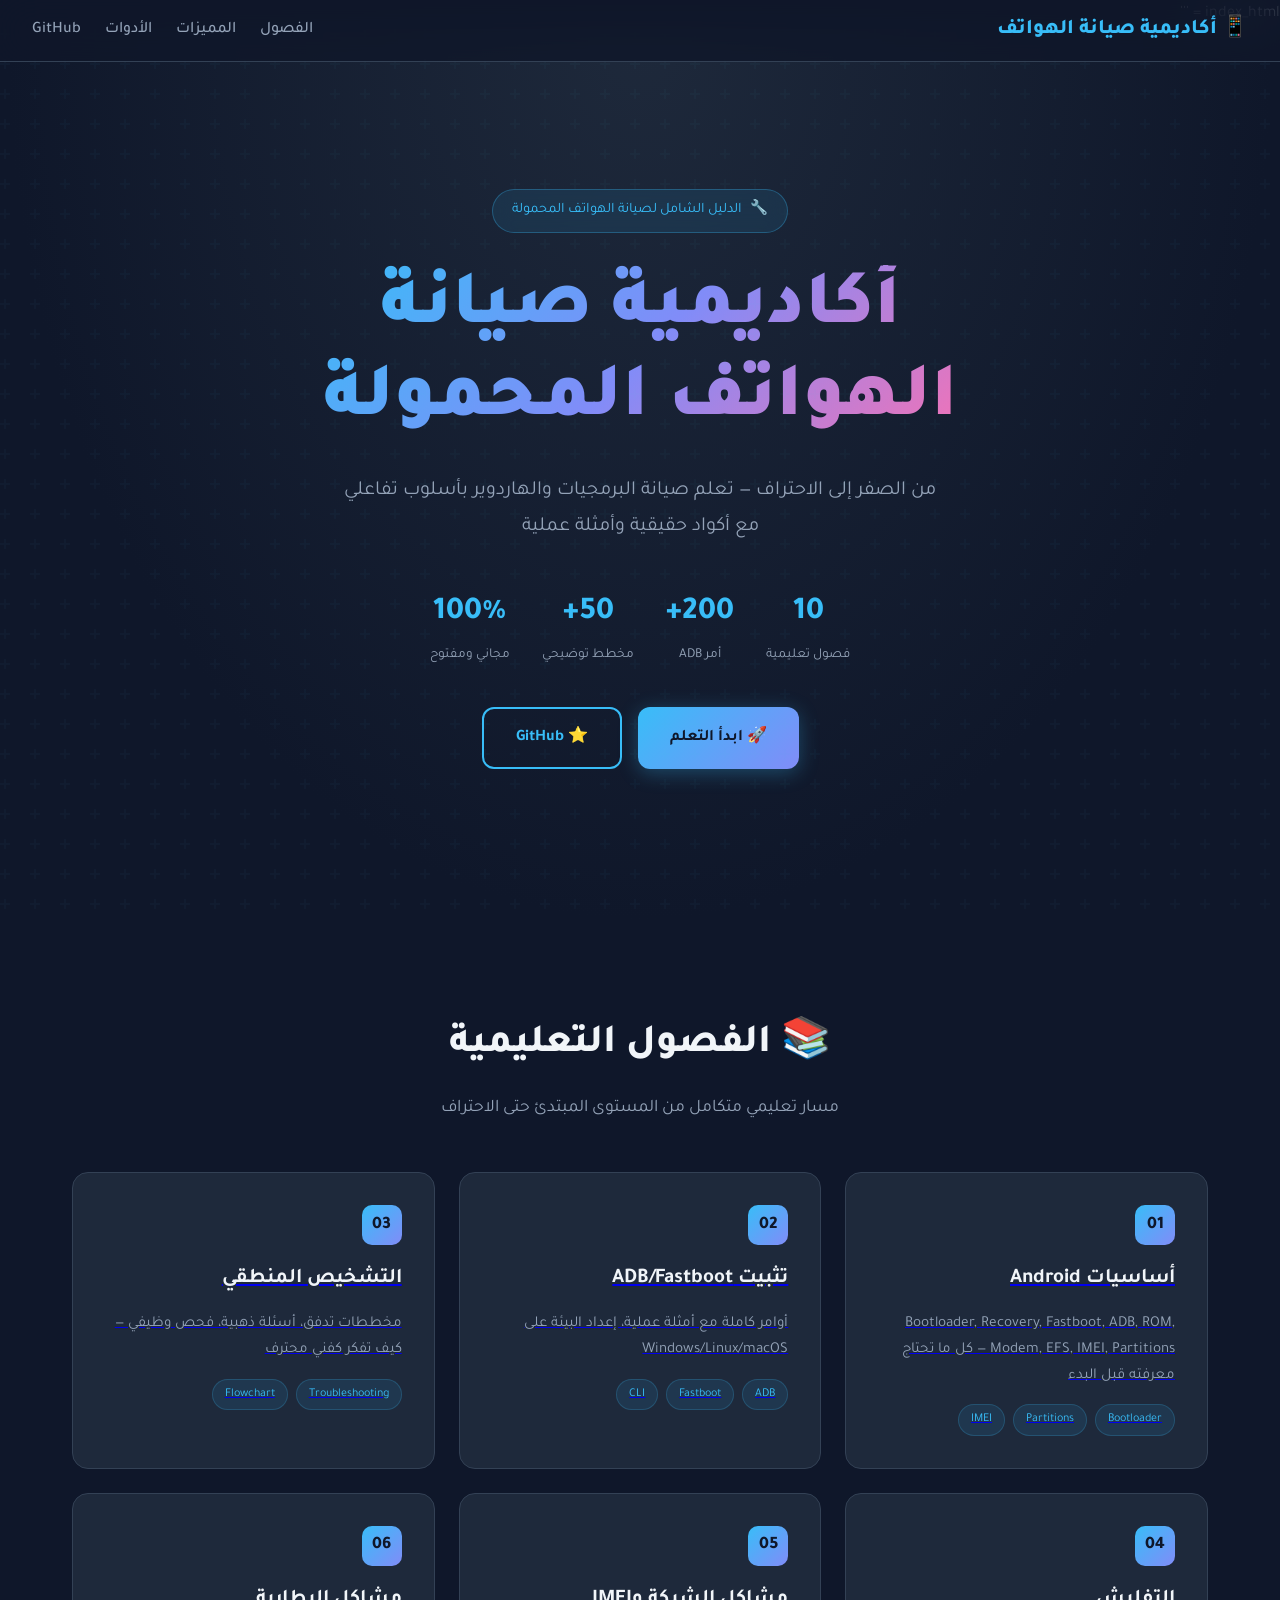
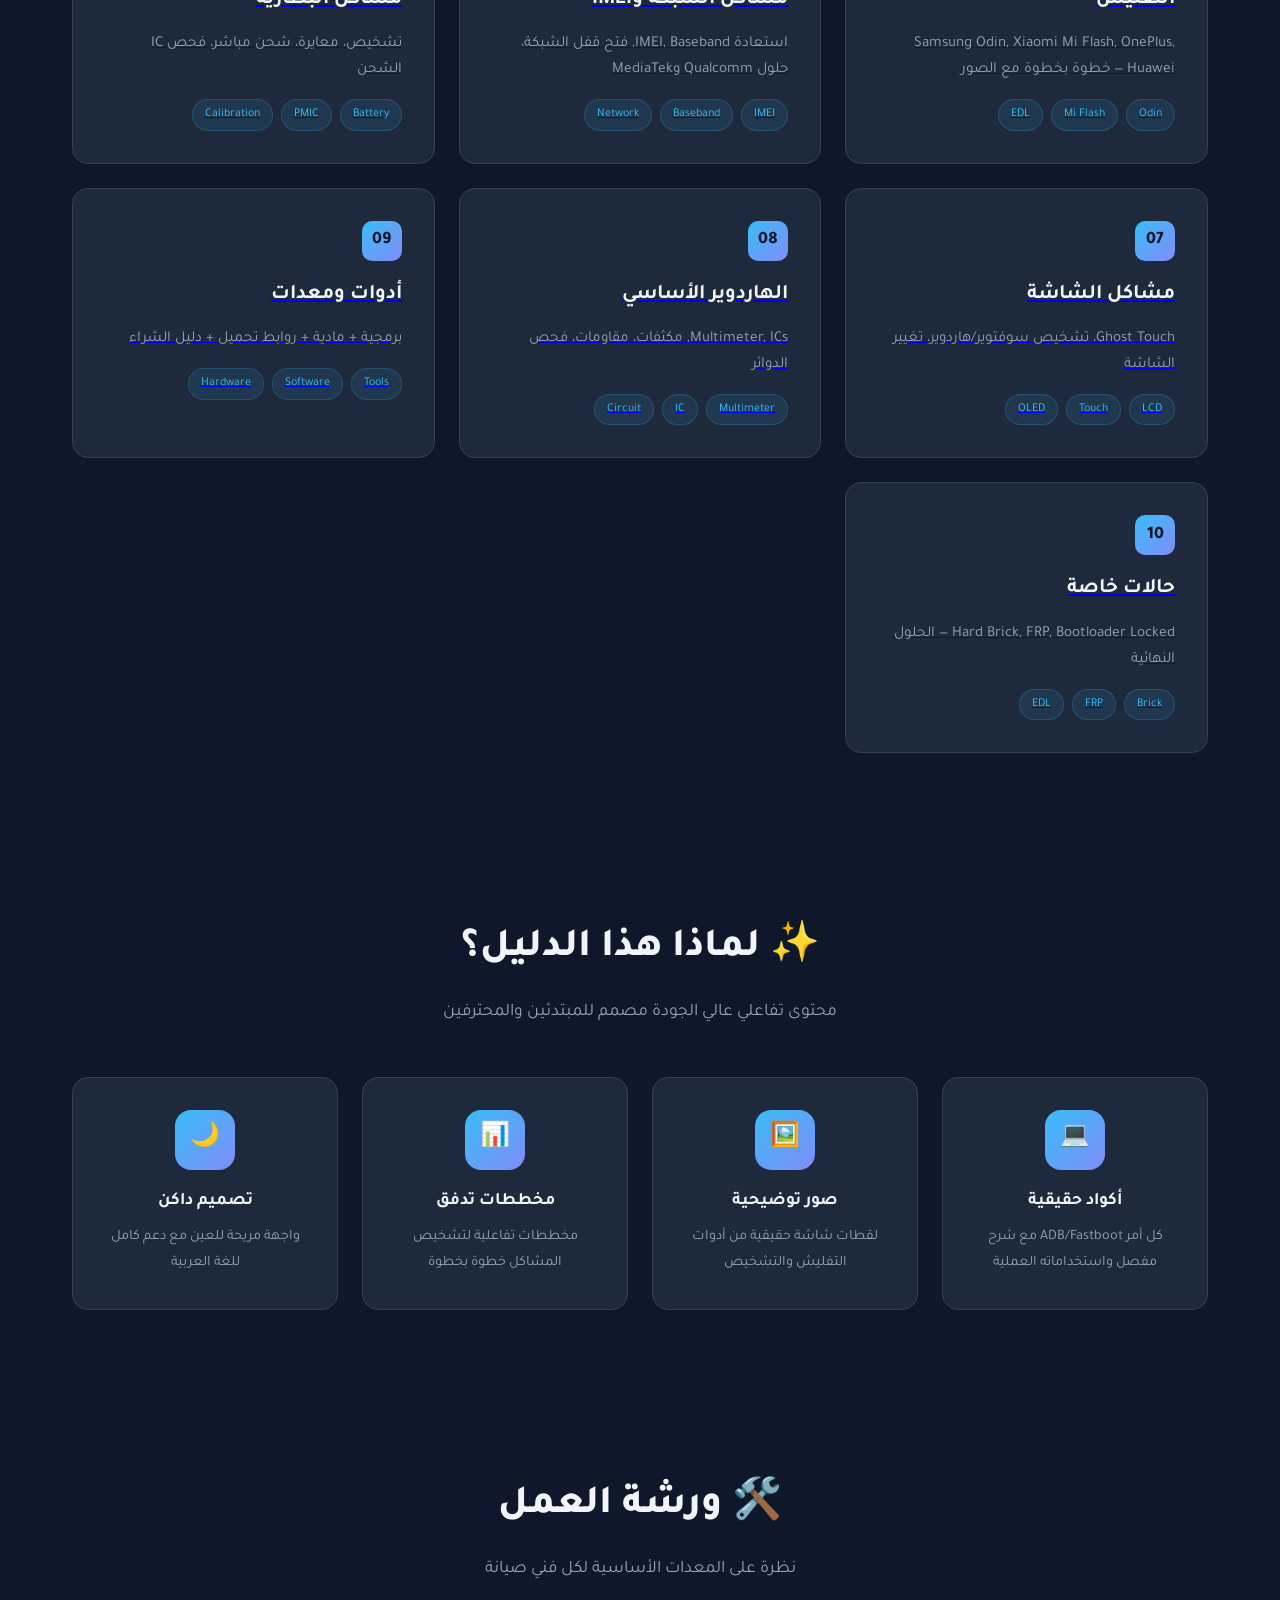
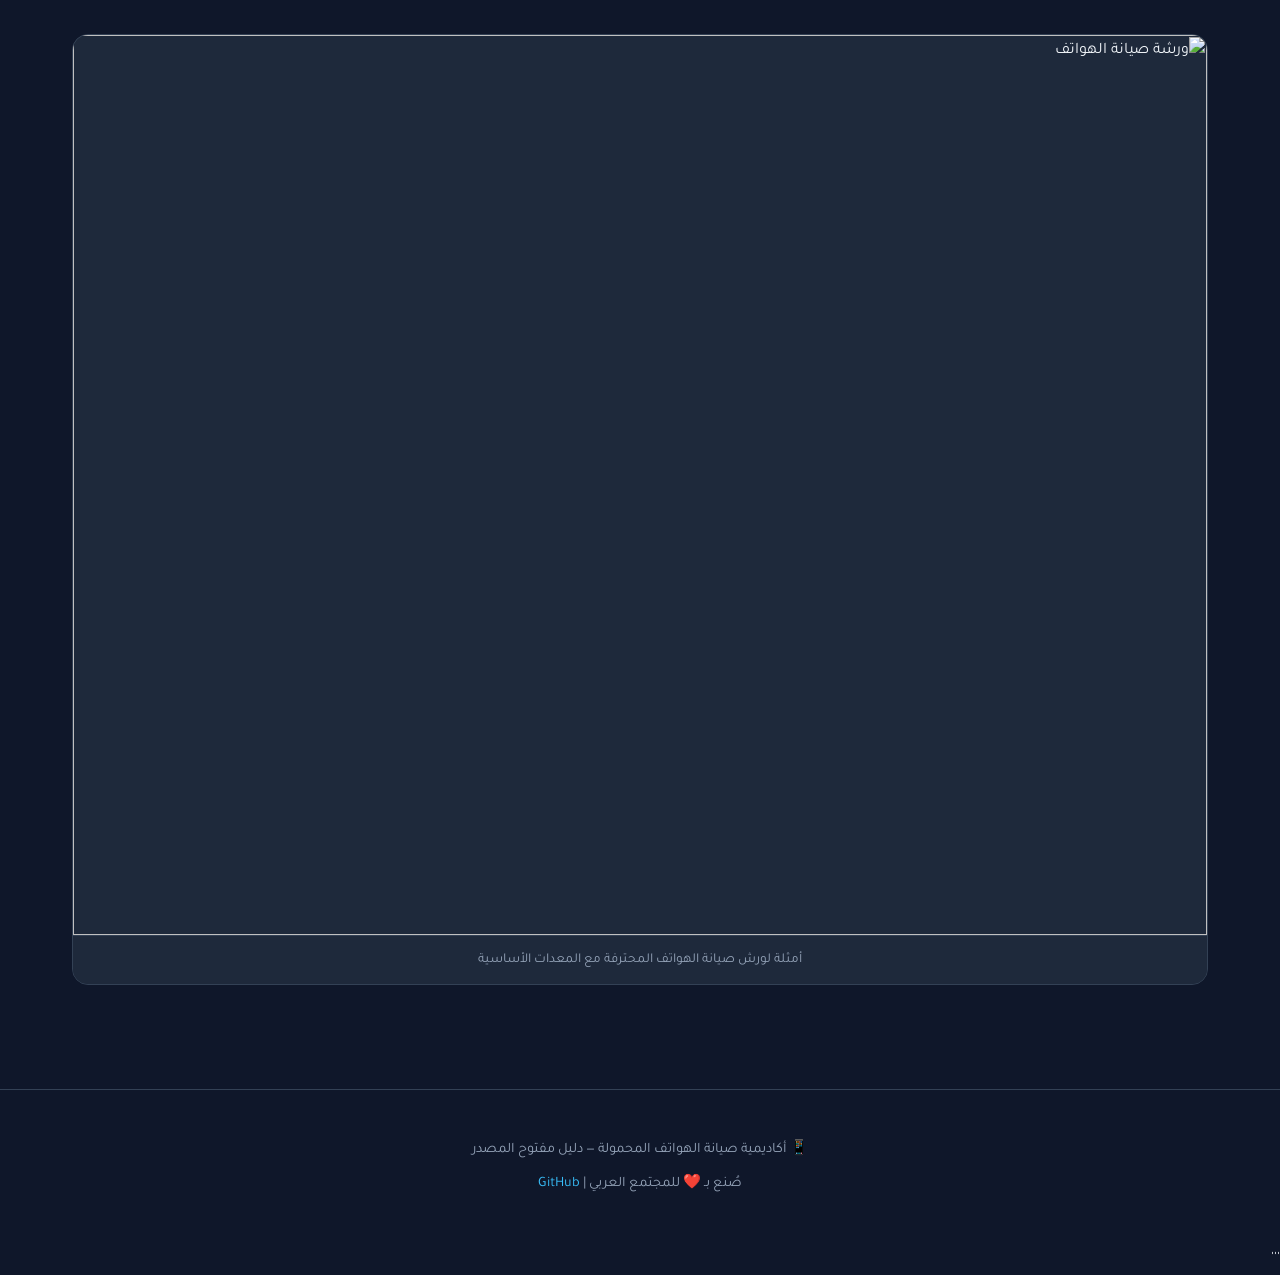
==== commit 7cf69b2d: "Update index.html" ====
--- a/index.html
+++ b/index.html
@@ -1,13 +1,4 @@
 
-import os, json, textwrap
-
-# Create project structure
-base = "/mnt/agents/output/phone-repair-guide"
-os.makedirs(f"{base}/images", exist_ok=True)
-os.makedirs(f"{base}/css", exist_ok=True)
-os.makedirs(f"{base}/js", exist_ok=True)
-
-# ── index.html ──
 index_html = '''<!DOCTYPE html>
 <html lang="ar" dir="rtl">
 <head>
@@ -669,8 +660,3 @@
 </script>
 </body>
 </html>'''
-
-with open(f"{base}/index.html", "w", encoding="utf-8") as f:
-    f.write(index_html)
-
-print("✅ index.html created")
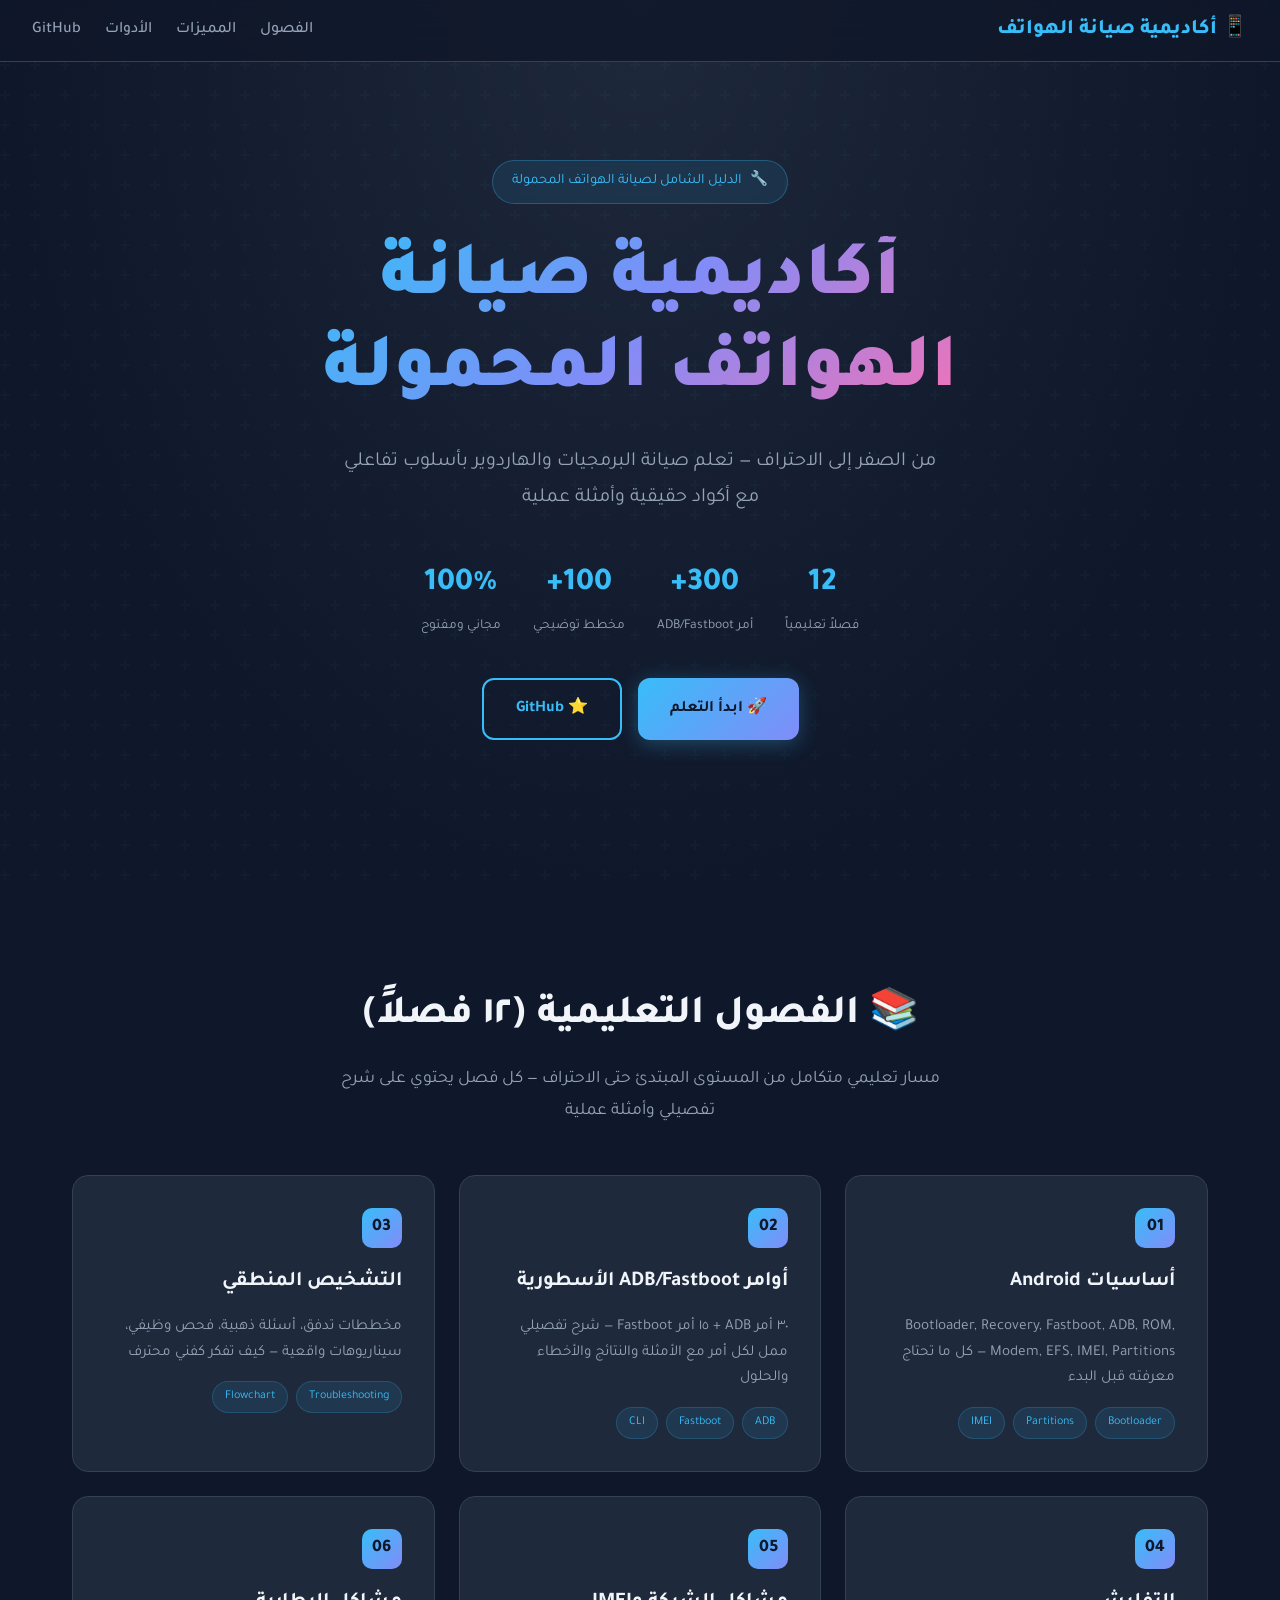
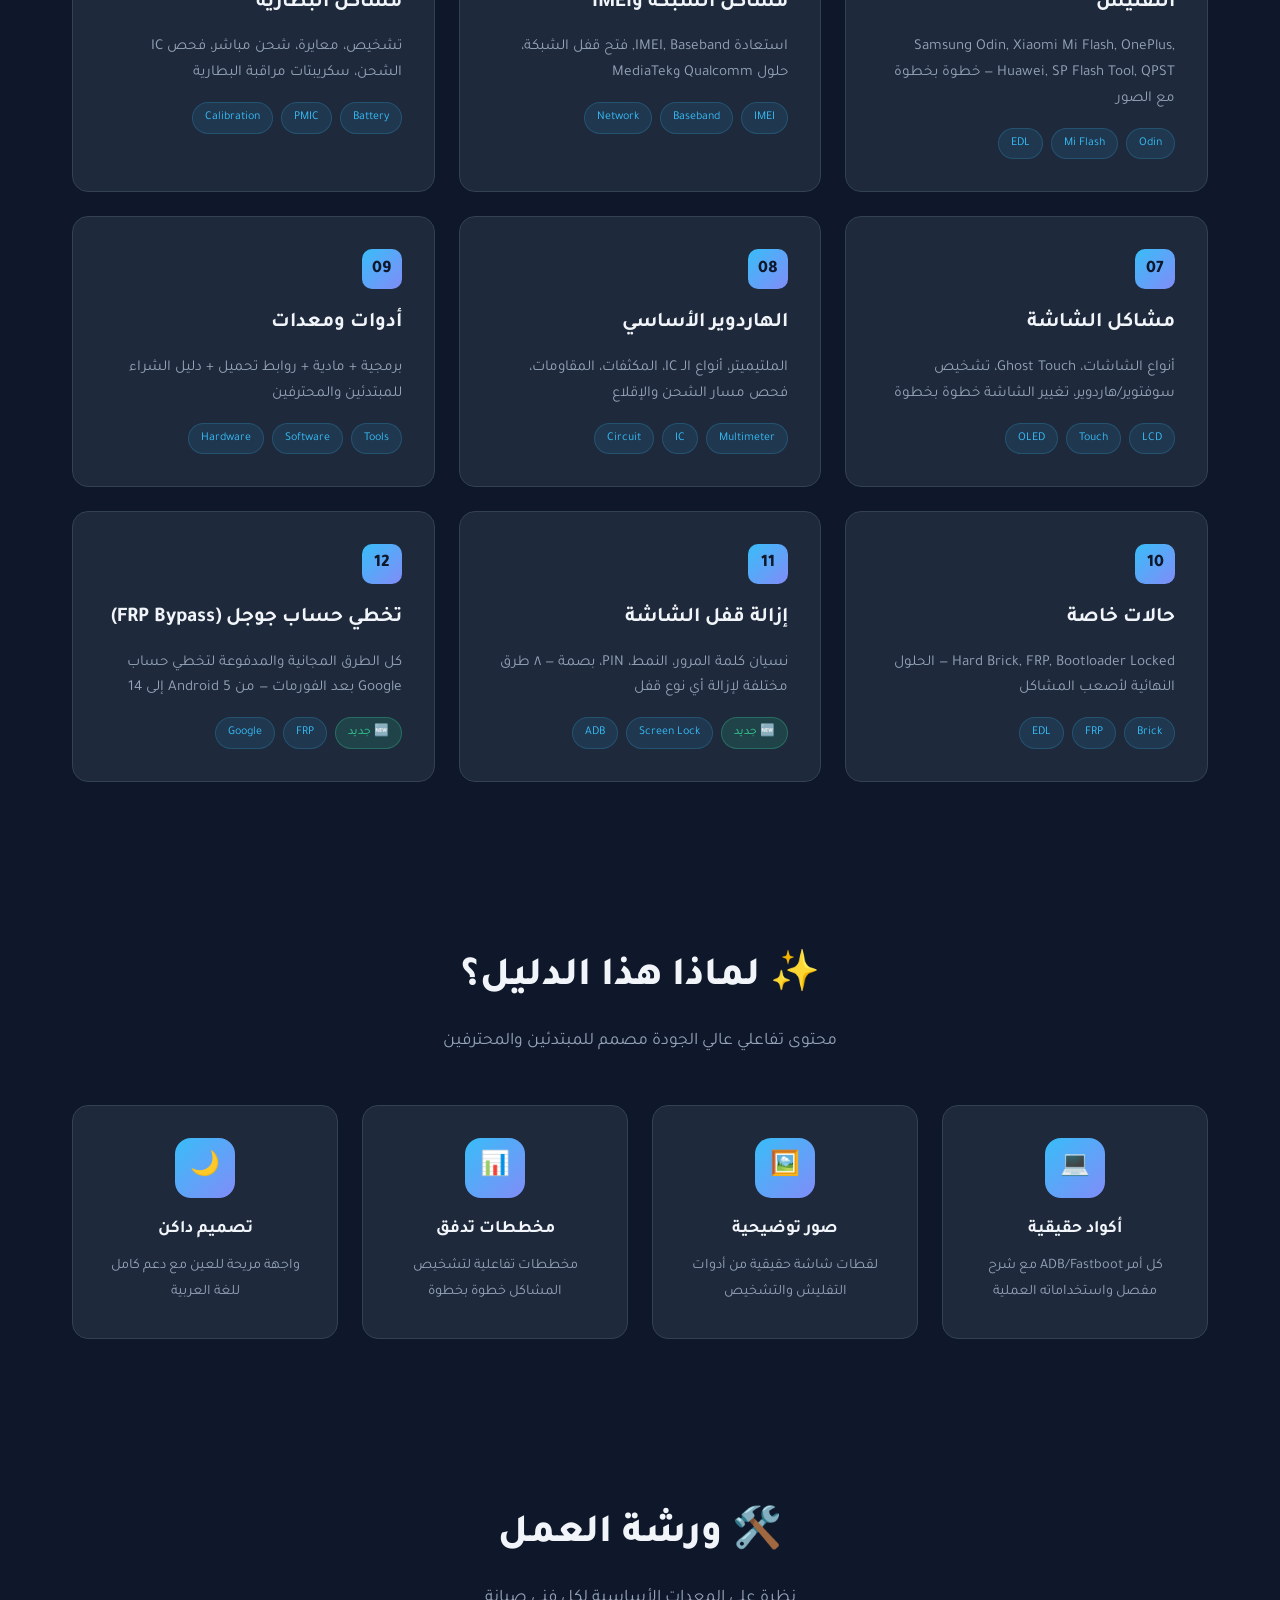
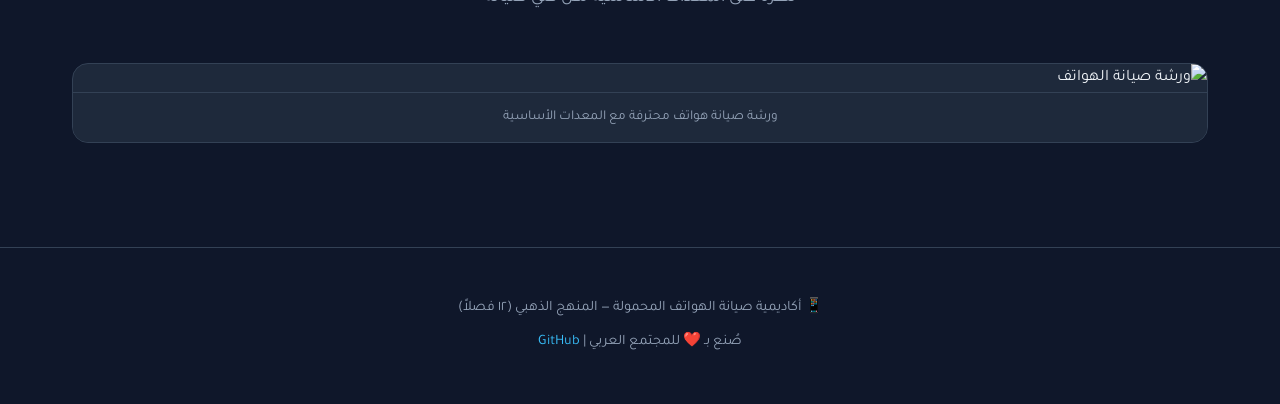
==== commit cb24a052: "Update index.html" ====
--- a/index.html
+++ b/index.html
@@ -1,10 +1,9 @@
-
-index_html = '''<!DOCTYPE html>
+<!DOCTYPE html>
 <html lang="ar" dir="rtl">
 <head>
 <meta charset="UTF-8">
 <meta name="viewport" content="width=device-width, initial-scale=1.0">
-<title>أكاديمية صيانة الهواتف المحمولة</title>
+<title>أكاديمية صيانة الهواتف المحمولة | المنهج الذهبي</title>
 <link rel="preconnect" href="https://fonts.googleapis.com">
 <link href="https://fonts.googleapis.com/css2?family=Tajawal:wght@400;500;700;800;900&family=Fira+Code:wght@400;600&display=swap" rel="stylesheet">
 <style>
@@ -194,6 +193,8 @@
   transition: all 0.3s ease;
   position: relative;
   overflow: hidden;
+  text-decoration: none;
+  display: block;
 }
 .chapter-card::before {
   content: '';
@@ -250,6 +251,16 @@
   color: var(--c-primary);
   border: 1px solid rgba(56,189,248,0.2);
 }
+.tag.new {
+  background: rgba(52,211,153,0.15);
+  color: var(--c-success);
+  border-color: rgba(52,211,153,0.3);
+  animation: pulse 2s infinite;
+}
+@keyframes pulse {
+  0%, 100% { opacity: 1; }
+  50% { opacity: 0.6; }
+}
 
 /* ===== FEATURES ===== */
 .features-grid {
@@ -283,116 +294,6 @@
 .feature-box h4 { font-size: 1.1rem; margin-bottom: 0.5rem; }
 .feature-box p { color: var(--c-text2); font-size: 0.9rem; }
 
-/* ===== CODE BLOCK ===== */
-.code-block {
-  background: #0d1117;
-  border: 1px solid #30363d;
-  border-radius: 12px;
-  overflow: hidden;
-  margin: 1.5rem 0;
-}
-.code-header {
-  display: flex;
-  align-items: center;
-  justify-content: space-between;
-  padding: 0.6rem 1rem;
-  background: #161b22;
-  border-bottom: 1px solid #30363d;
-}
-.code-title {
-  font-family: 'Fira Code', monospace;
-  font-size: 0.8rem;
-  color: #8b949e;
-}
-.code-dots { display: flex; gap: 6px; }
-.code-dot { width: 10px; height: 10px; border-radius: 50%; }
-.code-dot.r { background: #ff5f56; }
-.code-dot.y { background: #ffbd2e; }
-.code-dot.g { background: #27c93f; }
-pre {
-  padding: 1.2rem;
-  overflow-x: auto;
-  font-family: 'Fira Code', monospace;
-  font-size: 0.85rem;
-  line-height: 1.7;
-  color: #e6edf3;
-}
-pre .comment { color: #8b949e; }
-pre .keyword { color: #ff7b72; }
-pre .string { color: #a5d6ff; }
-pre .func { color: #d2a8ff; }
-pre .num { color: #79c0ff; }
-pre .tag { color: #7ee787; }
-
-/* ===== TERMINAL ===== */
-.terminal {
-  background: #0d1117;
-  border: 1px solid #30363d;
-  border-radius: 12px;
-  overflow: hidden;
-  margin: 1.5rem 0;
-}
-.terminal-header {
-  display: flex;
-  align-items: center;
-  gap: 0.5rem;
-  padding: 0.6rem 1rem;
-  background: #161b22;
-  border-bottom: 1px solid #30363d;
-}
-.terminal-body {
-  padding: 1.2rem;
-  font-family: 'Fira Code', monospace;
-  font-size: 0.85rem;
-  line-height: 1.8;
-  color: #e6edf3;
-}
-.terminal-body .cmd { color: #7ee787; }
-.terminal-body .output { color: #8b949e; }
-.terminal-body .prompt { color: #ff7b72; }
-
-/* ===== TABLE ===== */
-.data-table {
-  width: 100%;
-  border-collapse: collapse;
-  margin: 1.5rem 0;
-  background: var(--c-surface);
-  border-radius: 12px;
-  overflow: hidden;
-  border: 1px solid var(--c-border);
-}
-.data-table th {
-  background: var(--c-surface2);
-  padding: 1rem;
-  text-align: right;
-  font-weight: 700;
-  color: var(--c-primary);
-  font-size: 0.9rem;
-}
-.data-table td {
-  padding: 0.9rem 1rem;
-  border-top: 1px solid var(--c-border);
-  color: var(--c-text2);
-  font-size: 0.9rem;
-}
-.data-table tr:hover td { background: rgba(56,189,248,0.05); }
-
-/* ===== ALERT ===== */
-.alert {
-  padding: 1rem 1.25rem;
-  border-radius: 12px;
-  margin: 1.5rem 0;
-  display: flex;
-  align-items: flex-start;
-  gap: 0.75rem;
-  border: 1px solid;
-}
-.alert-info { background: rgba(56,189,248,0.08); border-color: rgba(56,189,248,0.3); color: var(--c-primary); }
-.alert-warn { background: rgba(251,191,36,0.08); border-color: rgba(251,191,36,0.3); color: var(--c-warning); }
-.alert-danger { background: rgba(248,113,113,0.08); border-color: rgba(248,113,113,0.3); color: var(--c-danger); }
-.alert-success { background: rgba(52,211,153,0.08); border-color: rgba(52,211,153,0.3); color: var(--c-success); }
-.alert-icon { font-size: 1.2rem; flex-shrink: 0; }
-
 /* ===== IMAGE ===== */
 .img-wrap {
   border-radius: 16px;
@@ -401,11 +302,7 @@
   border: 1px solid var(--c-border);
   background: var(--c-surface);
 }
-.img-wrap img {
-  width: 100%;
-  height: auto;
-  display: block;
-}
+.img-wrap img { width: 100%; height: auto; display: block; }
 .img-caption {
   padding: 0.75rem 1rem;
   text-align: center;
@@ -431,29 +328,6 @@
 ::-webkit-scrollbar-thumb { background: var(--c-surface2); border-radius: 4px; }
 ::-webkit-scrollbar-thumb:hover { background: var(--c-primary); }
 
-/* ===== PROGRESS BAR ===== */
-.progress-track {
-  height: 4px;
-  background: var(--c-surface2);
-  border-radius: 2px;
-  overflow: hidden;
-  margin: 0.5rem 0;
-}
-.progress-fill {
-  height: 100%;
-  background: linear-gradient(90deg, var(--c-primary), var(--c-secondary));
-  border-radius: 2px;
-  transition: width 0.5s ease;
-}
-
-/* ===== ANIMATIONS ===== */
-@keyframes fadeInUp {
-  from { opacity: 0; transform: translateY(30px); }
-  to { opacity: 1; transform: translateY(0); }
-}
-.animate { animation: fadeInUp 0.6s ease forwards; }
-
-/* ===== RESPONSIVE ===== */
 @media (max-width: 768px) {
   .nav-links { display: none; }
   .hero h1 { font-size: 2.2rem; }
@@ -481,121 +355,96 @@
   <h1>أكاديمية صيانة<br>الهواتف المحمولة</h1>
   <p>من الصفر إلى الاحتراف — تعلم صيانة البرمجيات والهاردوير بأسلوب تفاعلي مع أكواد حقيقية وأمثلة عملية</p>
   <div class="hero-stats">
-    <div class="hero-stat"><div class="num">10</div><div class="label">فصول تعليمية</div></div>
-    <div class="hero-stat"><div class="num">200+</div><div class="label">أمر ADB</div></div>
-    <div class="hero-stat"><div class="num">50+</div><div class="label">مخطط توضيحي</div></div>
+    <div class="hero-stat"><div class="num">12</div><div class="label">فصلاً تعليمياً</div></div>
+    <div class="hero-stat"><div class="num">300+</div><div class="label">أمر ADB/Fastboot</div></div>
+    <div class="hero-stat"><div class="num">100+</div><div class="label">مخطط توضيحي</div></div>
     <div class="hero-stat"><div class="num">100%</div><div class="label">مجاني ومفتوح</div></div>
   </div>
   <div class="hero-cta">
     <a href="#chapters" class="btn btn-primary">🚀 ابدأ التعلم</a>
-    <a href="https://github.com" target="_blank" class="btn btn-outline">⭐ GitHub</a>
+    <a href="https://alshwqazf465-cmyk.github.io/Malek/" target="_blank" class="btn btn-outline">⭐ GitHub</a>
   </div>
 </header>
 
 <section id="chapters">
   <div class="section-header">
-    <h2>📚 الفصول التعليمية</h2>
-    <p>مسار تعليمي متكامل من المستوى المبتدئ حتى الاحتراف</p>
+    <h2>📚 الفصول التعليمية (١٢ فصلاً)</h2>
+    <p>مسار تعليمي متكامل من المستوى المبتدئ حتى الاحتراف — كل فصل يحتوي على شرح تفصيلي وأمثلة عملية</p>
   </div>
   <div class="chapters-grid">
+    <!-- الفصول ١-١٠ (الموجودة) -->
     <a href="chapter1.html" class="chapter-card">
       <div class="chapter-num">01</div>
       <h3>أساسيات Android</h3>
       <p>Bootloader, Recovery, Fastboot, ADB, ROM, Modem, EFS, IMEI, Partitions — كل ما تحتاج معرفته قبل البدء</p>
-      <div class="chapter-tags">
-        <span class="tag">Bootloader</span>
-        <span class="tag">Partitions</span>
-        <span class="tag">IMEI</span>
-      </div>
+      <div class="chapter-tags"><span class="tag">Bootloader</span><span class="tag">Partitions</span><span class="tag">IMEI</span></div>
     </a>
     <a href="chapter2.html" class="chapter-card">
       <div class="chapter-num">02</div>
-      <h3>تثبيت ADB/Fastboot</h3>
-      <p>أوامر كاملة مع أمثلة عملية، إعداد البيئة على Windows/Linux/macOS</p>
-      <div class="chapter-tags">
-        <span class="tag">ADB</span>
-        <span class="tag">Fastboot</span>
-        <span class="tag">CLI</span>
-      </div>
+      <h3>أوامر ADB/Fastboot الأسطورية</h3>
+      <p>٣٠ أمر ADB + ١٥ أمر Fastboot — شرح تفصيلي ممل لكل أمر مع الأمثلة والنتائج والأخطاء والحلول</p>
+      <div class="chapter-tags"><span class="tag">ADB</span><span class="tag">Fastboot</span><span class="tag">CLI</span></div>
     </a>
     <a href="chapter3.html" class="chapter-card">
       <div class="chapter-num">03</div>
       <h3>التشخيص المنطقي</h3>
-      <p>مخططات تدفق، أسئلة ذهبية، فحص وظيفي — كيف تفكر كفني محترف</p>
-      <div class="chapter-tags">
-        <span class="tag">Troubleshooting</span>
-        <span class="tag">Flowchart</span>
-      </div>
+      <p>مخططات تدفق، أسئلة ذهبية، فحص وظيفي، سيناريوهات واقعية — كيف تفكر كفني محترف</p>
+      <div class="chapter-tags"><span class="tag">Troubleshooting</span><span class="tag">Flowchart</span></div>
     </a>
     <a href="chapter4.html" class="chapter-card">
       <div class="chapter-num">04</div>
       <h3>التفليش</h3>
-      <p>Samsung Odin, Xiaomi Mi Flash, OnePlus, Huawei — خطوة بخطوة مع الصور</p>
-      <div class="chapter-tags">
-        <span class="tag">Odin</span>
-        <span class="tag">Mi Flash</span>
-        <span class="tag">EDL</span>
-      </div>
+      <p>Samsung Odin, Xiaomi Mi Flash, OnePlus, Huawei, SP Flash Tool, QPST — خطوة بخطوة مع الصور</p>
+      <div class="chapter-tags"><span class="tag">Odin</span><span class="tag">Mi Flash</span><span class="tag">EDL</span></div>
     </a>
     <a href="chapter5.html" class="chapter-card">
       <div class="chapter-num">05</div>
       <h3>مشاكل الشبكة وIMEI</h3>
       <p>استعادة IMEI, Baseband, فتح قفل الشبكة، حلول Qualcomm وMediaTek</p>
-      <div class="chapter-tags">
-        <span class="tag">IMEI</span>
-        <span class="tag">Baseband</span>
-        <span class="tag">Network</span>
-      </div>
+      <div class="chapter-tags"><span class="tag">IMEI</span><span class="tag">Baseband</span><span class="tag">Network</span></div>
     </a>
     <a href="chapter6.html" class="chapter-card">
       <div class="chapter-num">06</div>
       <h3>مشاكل البطارية</h3>
-      <p>تشخيص، معايرة، شحن مباشر، فحص IC الشحن</p>
-      <div class="chapter-tags">
-        <span class="tag">Battery</span>
-        <span class="tag">PMIC</span>
-        <span class="tag">Calibration</span>
-      </div>
+      <p>تشخيص، معايرة، شحن مباشر، فحص IC الشحن، سكريبتات مراقبة البطارية</p>
+      <div class="chapter-tags"><span class="tag">Battery</span><span class="tag">PMIC</span><span class="tag">Calibration</span></div>
     </a>
     <a href="chapter7.html" class="chapter-card">
       <div class="chapter-num">07</div>
       <h3>مشاكل الشاشة</h3>
-      <p>Ghost Touch، تشخيص سوفتوير/هاردوير، تغيير الشاشة</p>
-      <div class="chapter-tags">
-        <span class="tag">LCD</span>
-        <span class="tag">Touch</span>
-        <span class="tag">OLED</span>
-      </div>
+      <p>أنواع الشاشات، Ghost Touch، تشخيص سوفتوير/هاردوير، تغيير الشاشة خطوة بخطوة</p>
+      <div class="chapter-tags"><span class="tag">LCD</span><span class="tag">Touch</span><span class="tag">OLED</span></div>
     </a>
     <a href="chapter8.html" class="chapter-card">
       <div class="chapter-num">08</div>
       <h3>الهاردوير الأساسي</h3>
-      <p>Multimeter, ICs, مكثفات، مقاومات، فحص الدوائر</p>
-      <div class="chapter-tags">
-        <span class="tag">Multimeter</span>
-        <span class="tag">IC</span>
-        <span class="tag">Circuit</span>
-      </div>
+      <p>الملتيميتر، أنواع الـ IC، المكثفات، المقاومات، فحص مسار الشحن والإقلاع</p>
+      <div class="chapter-tags"><span class="tag">Multimeter</span><span class="tag">IC</span><span class="tag">Circuit</span></div>
     </a>
     <a href="chapter9.html" class="chapter-card">
       <div class="chapter-num">09</div>
       <h3>أدوات ومعدات</h3>
-      <p>برمجية + مادية + روابط تحميل + دليل الشراء</p>
-      <div class="chapter-tags">
-        <span class="tag">Tools</span>
-        <span class="tag">Software</span>
-        <span class="tag">Hardware</span>
-      </div>
+      <p>برمجية + مادية + روابط تحميل + دليل الشراء للمبتدئين والمحترفين</p>
+      <div class="chapter-tags"><span class="tag">Tools</span><span class="tag">Software</span><span class="tag">Hardware</span></div>
     </a>
     <a href="chapter10.html" class="chapter-card">
       <div class="chapter-num">10</div>
       <h3>حالات خاصة</h3>
-      <p>Hard Brick, FRP, Bootloader Locked — الحلول النهائية</p>
-      <div class="chapter-tags">
-        <span class="tag">Brick</span>
-        <span class="tag">FRP</span>
-        <span class="tag">EDL</span>
-      </div>
+      <p>Hard Brick, FRP, Bootloader Locked — الحلول النهائية لأصعب المشاكل</p>
+      <div class="chapter-tags"><span class="tag">Brick</span><span class="tag">FRP</span><span class="tag">EDL</span></div>
+    </a>
+    <!-- الفصلين الجديدين -->
+    <a href="chapter11.html" class="chapter-card">
+      <div class="chapter-num">11</div>
+      <h3>إزالة قفل الشاشة</h3>
+      <p>نسيان كلمة المرور، النمط، PIN، بصمة — ٨ طرق مختلفة لإزالة أي نوع قفل</p>
+      <div class="chapter-tags"><span class="tag new">🆕 جديد</span><span class="tag">Screen Lock</span><span class="tag">ADB</span></div>
+    </a>
+    <a href="chapter12.html" class="chapter-card">
+      <div class="chapter-num">12</div>
+      <h3>تخطي حساب جوجل (FRP Bypass)</h3>
+      <p>كل الطرق المجانية والمدفوعة لتخطي حساب Google بعد الفورمات — من Android 5 إلى 14</p>
+      <div class="chapter-tags"><span class="tag new">🆕 جديد</span><span class="tag">FRP</span><span class="tag">Google</span></div>
     </a>
   </div>
 </section>
@@ -636,13 +485,13 @@
   </div>
   <div class="img-wrap">
     <img src="images/1_Cell_Phone_Repair_Technician_s_Workstation.png" alt="ورشة صيانة الهواتف">
-    <div class="img-caption">أمثلة لورش صيانة الهواتف المحترفة مع المعدات الأساسية</div>
+    <div class="img-caption">ورشة صيانة هواتف محترفة مع المعدات الأساسية</div>
   </div>
 </section>
 
 <footer id="github">
-  <p>📱 أكاديمية صيانة الهواتف المحمولة — دليل مفتوح المصدر</p>
-  <p style="margin-top:0.5rem;">صُنع بـ ❤️ للمجتمع العربي | <a href="https://github.com" target="_blank">GitHub</a></p>
+  <p>📱 أكاديمية صيانة الهواتف المحمولة — المنهج الذهبي (١٢ فصلاً)</p>
+  <p style="margin-top:0.5rem;">صُنع بـ ❤️ للمجتمع العربي | <a href="https://alshwqazf465-cmyk.github.io/Malek/" target="_blank">GitHub</a></p>
 </footer>
 
 <script>
@@ -659,4 +508,4 @@
 });
 </script>
 </body>
-</html>'''
+      </html>
